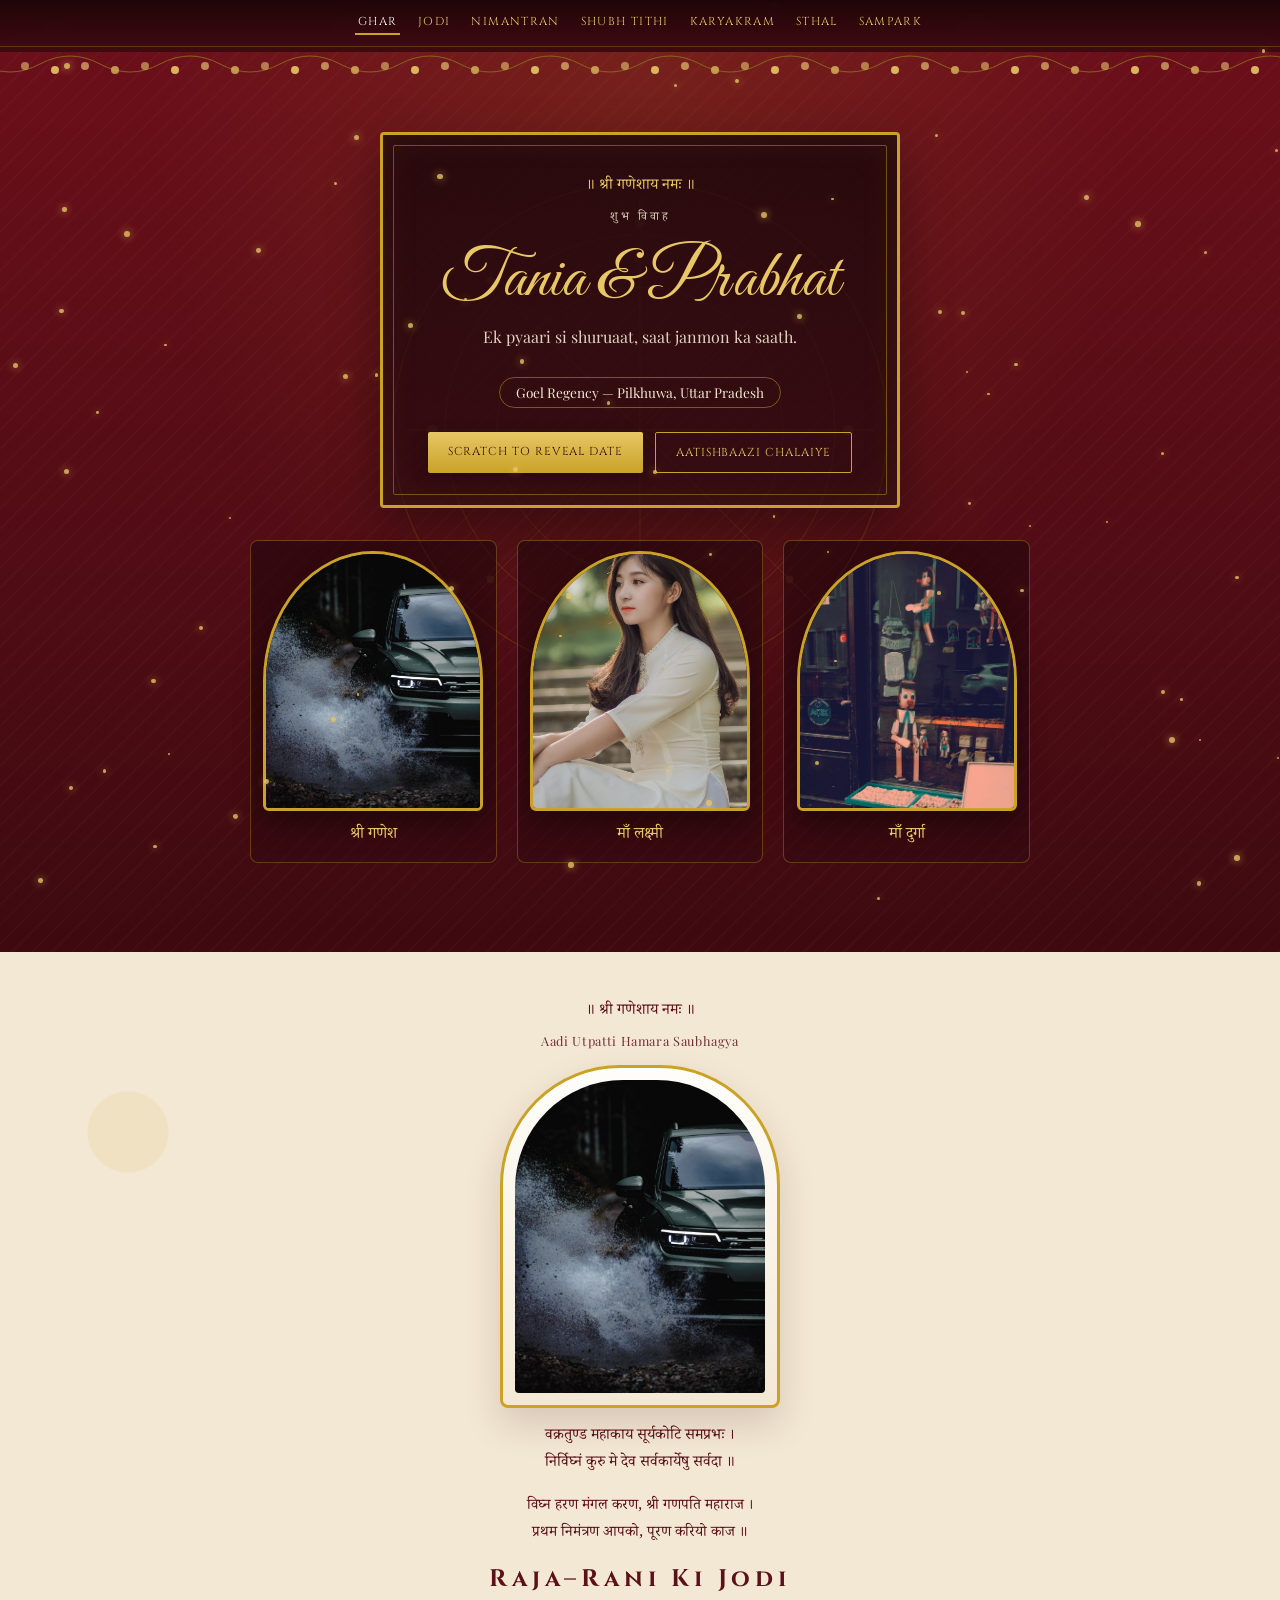
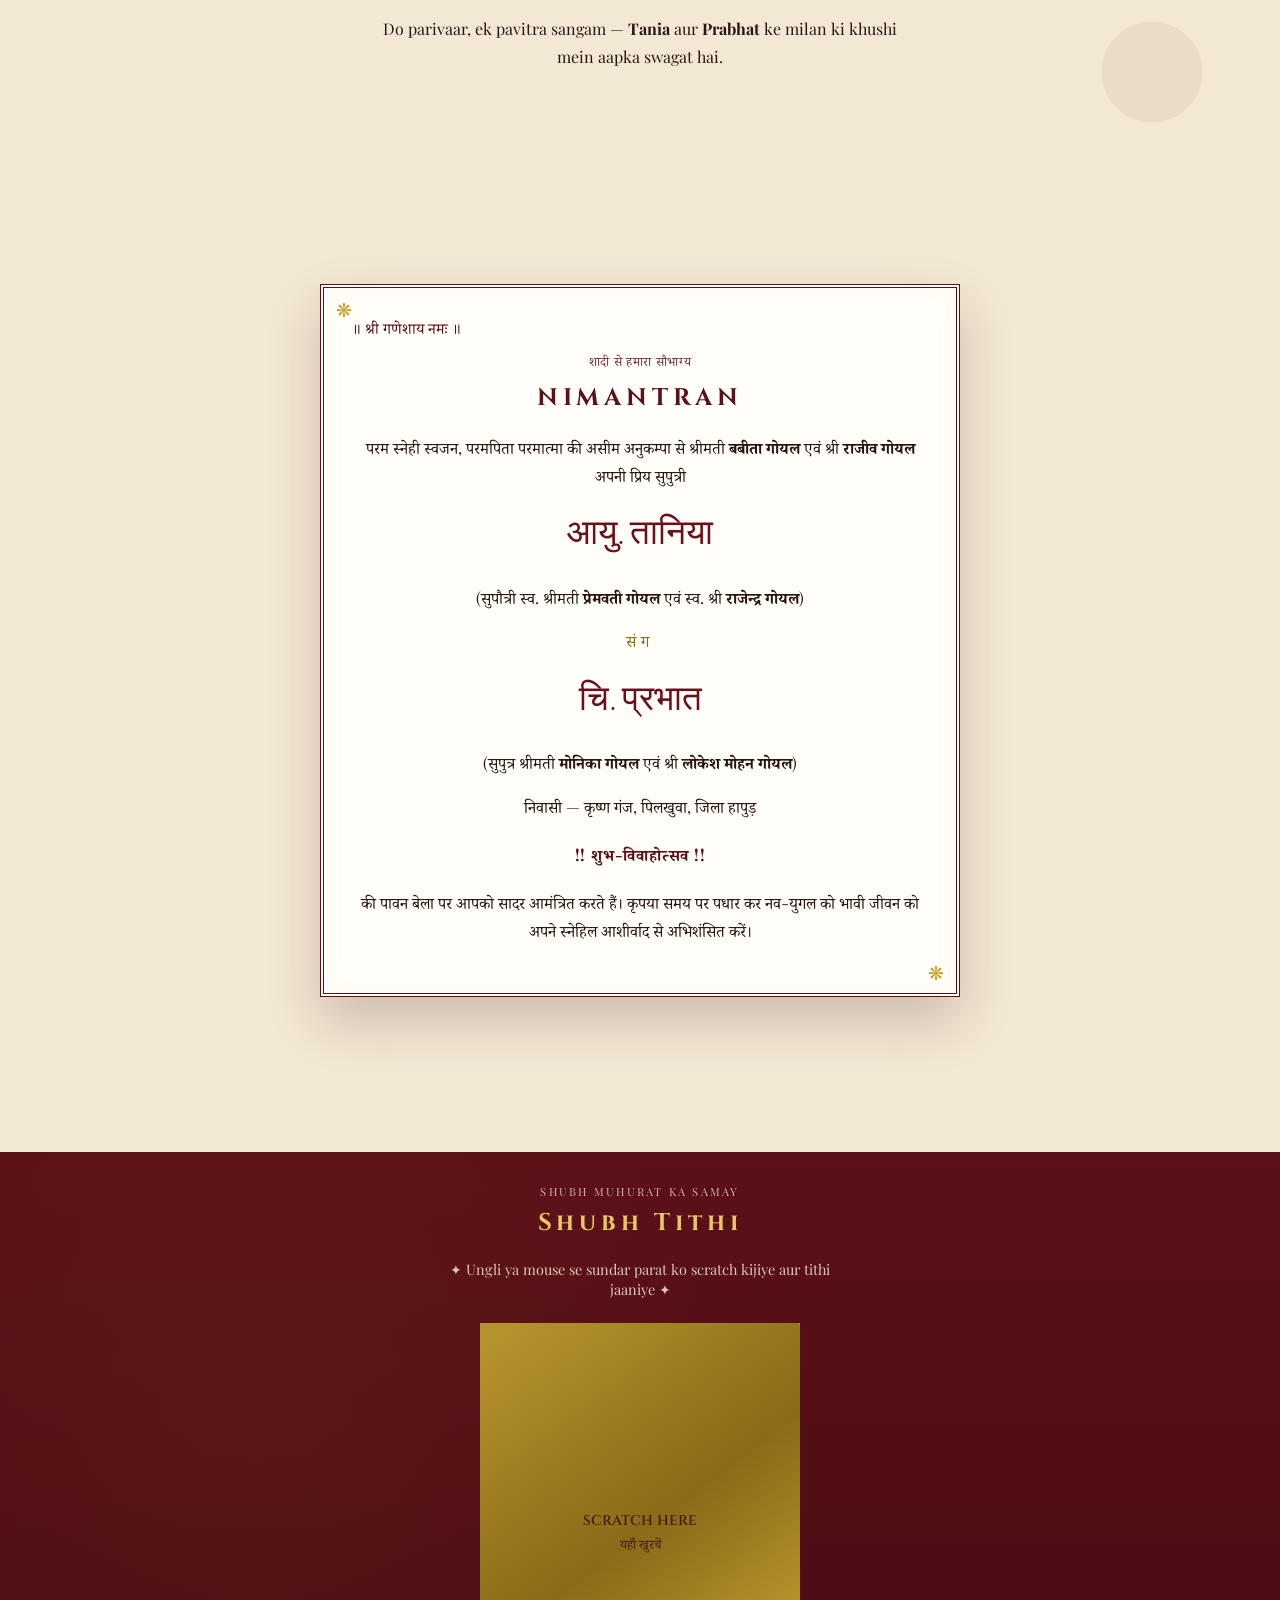
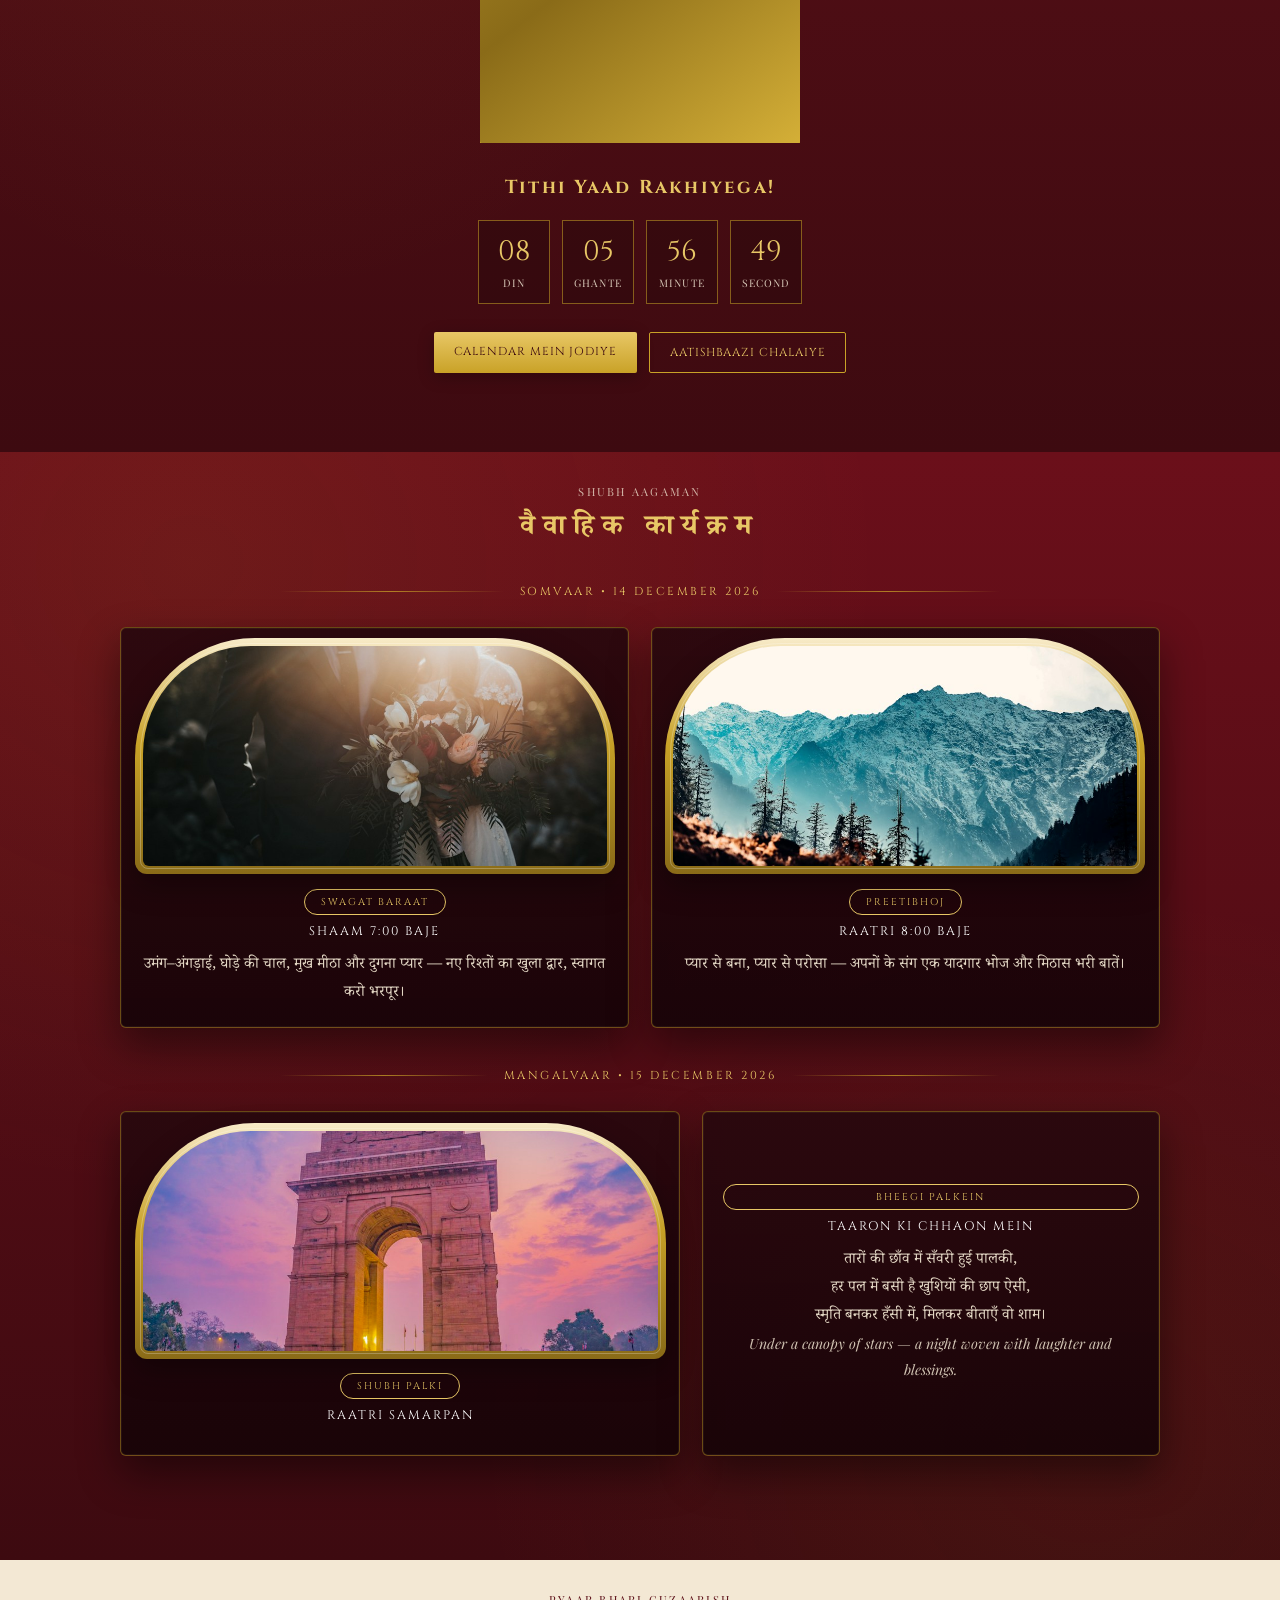
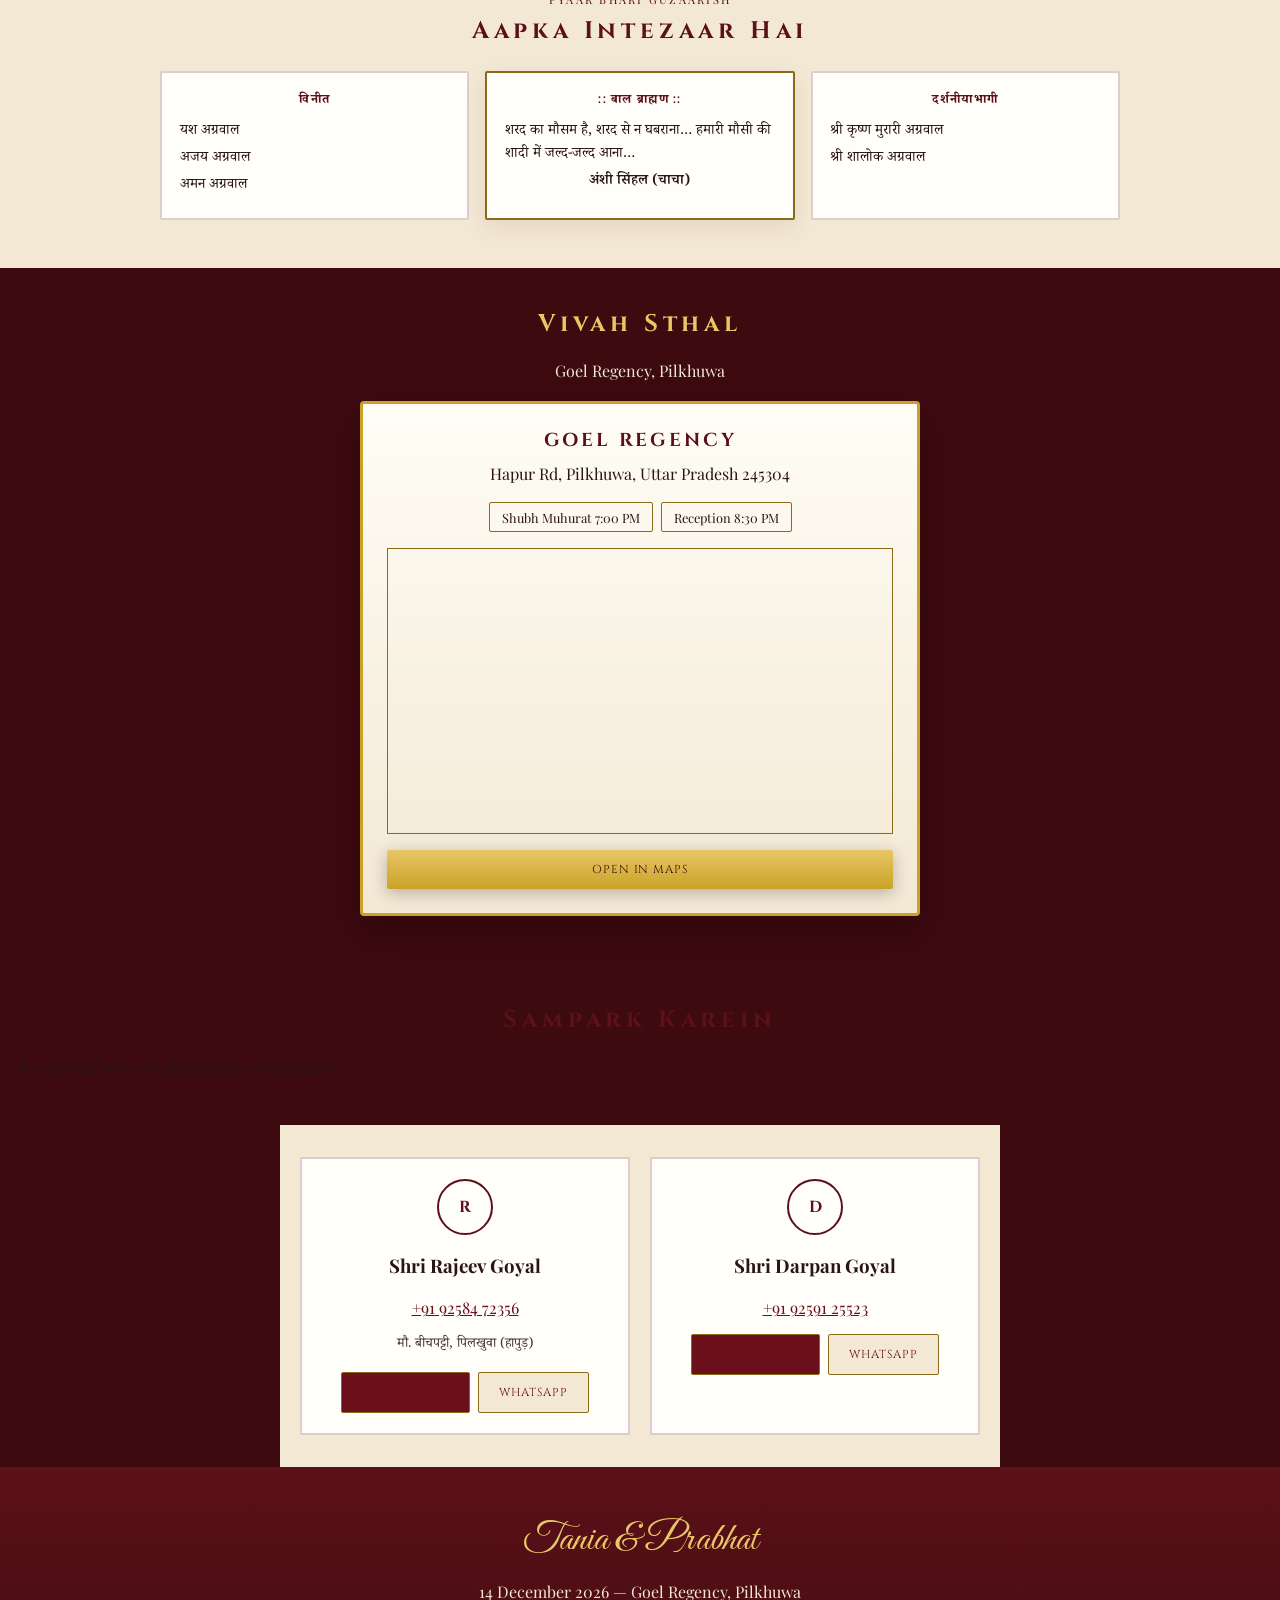
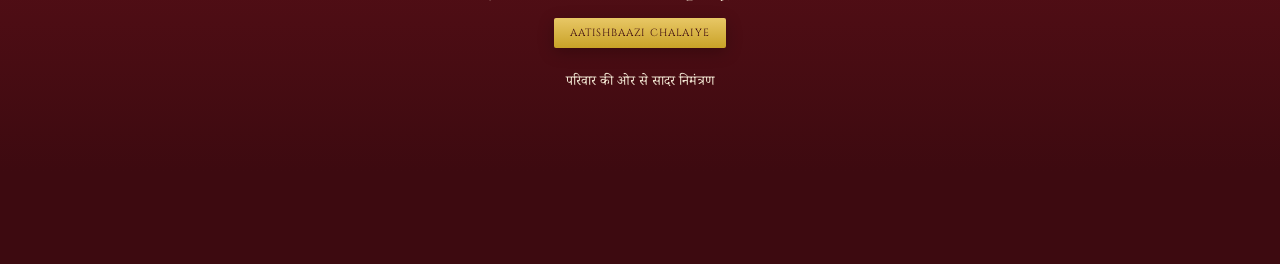
==== index.html @ 2490f237 "Premium karyakram UI, arch cards, and real deity photos Co-authored-by: darpan15025 <darpan15025@use" ====
<!DOCTYPE html>
<html lang="hi">
  <head>
    <meta charset="UTF-8" />
    <meta name="viewport" content="width=device-width, initial-scale=1.0" />
    <meta
      name="description"
      content="शुभ विवाह — Tania &amp; Prabhat | 14 December 2026 | Goel Regency, Pilkhuwa"
    />
    <title>शुभ विवाह | Tania &amp; Prabhat</title>
    <link rel="preconnect" href="https://fonts.googleapis.com" />
    <link rel="preconnect" href="https://fonts.gstatic.com" crossorigin />
    <link
      href="https://fonts.googleapis.com/css2?family=Cinzel:wght@400;600;700&family=Great+Vibes&family=Noto+Serif+Devanagari:wght@400;600;700&family=Playfair+Display:ital,wght@0,400;0,600;1,400&display=swap"
      rel="stylesheet"
    />
    <link rel="stylesheet" href="css/main.css" />
    <link rel="stylesheet" href="css/animations.css" />
    <link rel="stylesheet" href="css/premium.css" />
  </head>
  <body>
    <div id="page-transition-overlay" aria-hidden="true"></div>
    <div id="sparkle-layer" aria-hidden="true"></div>
    <canvas id="fireworks-canvas" aria-hidden="true"></canvas>

    <header class="site-header" id="site-header">
      <div class="header-progress" id="header-progress" aria-hidden="true"></div>
      <nav class="nav-bar" aria-label="मुख्य मेनू">
        <a href="#ghar" data-route="ghar">Ghar</a>
        <a href="#jodi" data-route="jodi">Jodi</a>
        <a href="#nimantran" data-route="nimantran">Nimantran</a>
        <a href="#shubh-tithi" data-route="shubh-tithi">Shubh Tithi</a>
        <a href="#karyakram" data-route="karyakram">Karyakram</a>
        <a href="#sthal" data-route="sthal">Sthal</a>
        <a href="#sampark" data-route="sampark">Sampark</a>
      </nav>
    </header>

    <main id="app">
      <!-- GHAR -->
      <section id="ghar" class="view view--hero pattern-drift" data-view="ghar">
        <div class="mandala-ring mandala-glow" aria-hidden="true"></div>
        <div class="fairy-lights" aria-hidden="true"></div>
        <div class="mandala-frame reveal is-visible">
          <p class="invocation">॥ श्री गणेशाय नमः ॥</p>
          <p class="subtitle-dev">शुभ विवाह</p>
          <h1 class="couple-script">Tania &amp; Prabhat</h1>
          <p class="tagline reveal reveal-delay-2">
            Ek pyaari si shuruaat, saat janmon ka saath.
          </p>
          <p class="venue-chip reveal reveal-delay-3">
            Goel Regency — Pilkhuwa, Uttar Pradesh
          </p>
          <div class="hero-actions reveal reveal-delay-4">
            <a class="btn btn-gold" href="#shubh-tithi">Scratch to Reveal Date</a>
            <button type="button" class="btn btn-outline-gold" id="btn-aatish-hero">
              Aatishbaazi Chalaiye
            </button>
          </div>
        </div>
        <div class="goddess-row reveal is-visible">
          <figure class="goddess-card">
            <img src="assets/gods/ganesha.jpg" alt="श्री गणेश" width="220" height="280" loading="lazy" />
            <figcaption>श्री गणेश</figcaption>
          </figure>
          <figure class="goddess-card">
            <img src="assets/gods/lakshmi.jpg" alt="माँ लक्ष्मी" width="220" height="280" loading="lazy" />
            <figcaption>माँ लक्ष्मी</figcaption>
          </figure>
          <figure class="goddess-card">
            <img src="assets/gods/durga.jpg" alt="माँ दुर्गा" width="220" height="280" loading="lazy" />
            <figcaption>माँ दुर्गा</figcaption>
          </figure>
        </div>
      </section>

      <!-- JODI -->
      <section id="jodi" class="view view--cream" data-view="jodi">
        <div class="floating-petals" aria-hidden="true"></div>
        <div class="ganesha-hero reveal">
          <p class="invocation invocation--dark">॥ श्री गणेशाय नमः ॥</p>
          <p class="nim-small nim-small--dark">Aadi Utpatti Hamara Saubhagya</p>
          <div class="ganesha-arch">
            <img src="assets/gods/ganesha.jpg" alt="श्री गणेश — विघ्नहर्ता" width="280" height="320" loading="lazy" />
          </div>
          <p class="shloka">
            वक्रतुण्ड महाकाय सूर्यकोटि समप्रभः ।<br />
            निर्विघ्नं कुरु मे देव सर्वकार्येषु सर्वदा ॥
          </p>
          <p class="ganesh-verse">
            विघ्न हरण मंगल करण, श्री गणपति महाराज ।<br />
            प्रथम निमंत्रण आपको, पूरण करियो काज ॥
          </p>
          <h2 class="section-title section-title--dark">Raja–Rani Ki Jodi</h2>
          <p class="nim-body nim-body--intro">
            Do parivaar, ek pavitra sangam — <strong>Tania</strong> aur
            <strong>Prabhat</strong> ke milan ki khushi mein aapka swagat hai.
          </p>
        </div>
      </section>

      <!-- NIMANTRAN -->
      <section id="nimantran" class="view view--cream view--nimantaran" data-view="nimantran">
        <article class="nimantaran-card reveal">
          <p class="invocation invocation--dark">॥ श्री गणेशाय नमः ॥</p>
          <p class="nim-small nim-small--dark">शादी से हमारा सौभाग्य</p>
          <h2 class="section-title section-title--dark">NIMANTRAN</h2>
          <div class="nim-body nim-body--dark">
            <p>
              परम स्नेही स्वजन, परमपिता परमात्मा की असीम अनुकम्पा से श्रीमती
              <strong>बबीता गोयल</strong> एवं श्री <strong>राजीव गोयल</strong>
              अपनी प्रिय सुपुत्री
            </p>
            <p class="name-line name-bride">आयु. <em>तानिया</em></p>
            <p class="name-parents">
              (सुपौत्री स्व. श्रीमती <strong>प्रेमवती गोयल</strong> एवं स्व.
              श्री <strong>राजेन्द्र गोयल</strong>)
            </p>
            <p class="sang">संग</p>
            <p class="name-line name-groom">चि. <em>प्रभात</em></p>
            <p class="name-parents">
              (सुपुत्र श्रीमती <strong>मोनिका गोयल</strong> एवं श्री
              <strong>लोकेश मोहन गोयल</strong>)
            </p>
            <p>निवासी — कृष्ण गंज, पिलखुवा, जिला हापुड़</p>
            <p class="shubh-vivah">!! शुभ-विवाहोत्सव !!</p>
            <p>
              की पावन बेला पर आपको सादर आमंत्रित करते हैं। कृपया समय पर पधार कर
              नव-युगल को भावी जीवन को अपने स्नेहिल आशीर्वाद से अभिशंसित करें।
            </p>
          </div>
        </article>
      </section>

      <!-- SHUBH TITHI -->
      <section id="shubh-tithi" class="view view--maroon" data-view="shubh-tithi">
        <p class="eyebrow reveal">Shubh Muhurat Ka Samay</p>
        <h2 class="section-title section-title--gold reveal">Shubh Tithi</h2>
        <p class="scratch-hint reveal">
          ✦ Ungli ya mouse se sundar parat ko scratch kijiye aur tithi jaaniye ✦
        </p>

        <div class="scratch-wrap reveal" id="scratch-wrap">
          <div class="reveal-card" id="date-reveal">
            <span class="day-name">SOMVAAR</span>
            <span class="date-num">14</span>
            <span class="date-month">DECEMBER • 2026</span>
            <span class="date-venue">Goel Regency • Shaam 7:00 baje</span>
          </div>
          <canvas
            id="scratch-canvas"
            width="320"
            height="420"
            aria-label="Scratch card — date reveal"
          ></canvas>
        </div>

        <h3 class="remember-title reveal">Tithi Yaad Rakhiyega!</h3>
        <div class="countdown reveal" id="countdown">
          <div><span id="cd-days">00</span><small>Din</small></div>
          <div><span id="cd-hours">00</span><small>Ghante</small></div>
          <div><span id="cd-mins">00</span><small>Minute</small></div>
          <div><span id="cd-secs">00</span><small>Second</small></div>
        </div>
        <div class="hero-actions reveal">
          <a
            class="btn btn-gold"
            href="https://calendar.google.com/calendar/render?action=TEMPLATE&amp;text=Shubh+Vivah+-+Tania+%26+Prabhat&amp;dates=20261214T133000Z/20261214T163000Z&amp;details=Goel+Regency%2C+Pilkhuwa&amp;location=Goel+Regency%2C+Hapur+Rd%2C+Pilkhuwa%2C+UP+245304"
            target="_blank"
            rel="noopener noreferrer"
            >Calendar Mein Jodiye</a
          >
          <button type="button" class="btn btn-outline-gold" id="btn-aatish-tithi">
            Aatishbaazi Chalaiye
          </button>
        </div>
      </section>

      <!-- KARYAKRAM -->
      <section
        id="karyakram"
        class="view view--maroon view--events view--karyakram-premium"
        data-view="karyakram"
      >
        <p class="eyebrow reveal">Shubh Aagaman</p>
        <h2 class="section-title section-title--gold reveal">वैवाहिक कार्यक्रम</h2>

        <div class="k-date-divider reveal">
          <span>SOMVAAR • 14 DECEMBER 2026</span>
        </div>
        <div class="k-premium-grid">
          <article class="k-arch-card reveal">
            <div class="k-arch-frame">
              <img src="assets/events/baraat.jpg" alt="स्वागत बारात चित्र" width="400" height="220" />
            </div>
            <span class="k-pill">SWAGAT BARAAT</span>
            <p class="k-time">SHAAM 7:00 BAJE</p>
            <p class="k-shayari">
              उमंग–अंगड़ाई, घोड़े की चाल, मुख मीठा और दुगना प्यार — नए रिश्तों का
              खुला द्वार, स्वागत करो भरपूर।
            </p>
          </article>
          <article class="k-arch-card reveal reveal-delay-2">
            <div class="k-arch-frame">
              <img src="assets/events/bhoj.jpg" alt="प्रीतिभोज — दीप ज्योति" width="400" height="220" />
            </div>
            <span class="k-pill">PREETIBHOJ</span>
            <p class="k-time">RAATRI 8:00 BAJE</p>
            <p class="k-shayari">
              प्यार से बना, प्यार से परोसा — अपनों के संग एक यादगार भोज और मिठास
              भरी बातें।
            </p>
          </article>
        </div>

        <div class="k-date-divider reveal">
          <span>MANGALVAAR • 15 DECEMBER 2026</span>
        </div>
        <div class="k-premium-grid k-premium-grid--pair">
          <article class="k-arch-card reveal">
            <div class="k-arch-frame">
              <img src="assets/events/palaki.jpg" alt="शीघ्री पालकी" width="400" height="220" />
            </div>
            <span class="k-pill">SHUBH PALKI</span>
            <p class="k-time">RAATRI SAMARPAN</p>
          </article>
          <article class="k-arch-card k-arch-card--verse reveal reveal-delay-2">
            <span class="k-pill">BHEEGI PALKEIN</span>
            <p class="k-time">TAARON KI CHHAON MEIN</p>
            <p class="k-shayari">
              तारों की छाँव में सँवरी हुई पालकी,<br />
              हर पल में बसी है खुशियों की छाप ऐसी,<br />
              स्मृति बनकर हँसी में, मिलकर बीताएँ वो शाम।
            </p>
            <p class="k-shayari k-shayari--en">
              Under a canopy of stars — a night woven with laughter and blessings.
            </p>
          </article>
        </div>
      </section>

      <!-- STHAL -->
      <section id="sthal" class="view view--split" data-view="sthal">
        <div class="split-top">
          <p class="eyebrow eyebrow--dark reveal">Pyaar bhari guzaarish</p>
          <h2 class="section-title section-title--dark reveal">Aapka Intezaar Hai</h2>
          <div class="family-triple reveal">
            <article class="family-card">
              <h3>विनीत</h3>
              <p>यश अग्रवाल</p>
              <p>अजय अग्रवाल</p>
              <p>अमन अग्रवाल</p>
            </article>
            <article class="family-card family-card--center">
              <h3>:: बाल ब्राह्मण ::</h3>
              <p>
                शरद का मौसम है, शरद से न घबराना… हमारी मौसी की शादी में जल्द-जल्द
                आना…
              </p>
              <p class="family-sign">अंशी सिंहल (चाचा)</p>
            </article>
            <article class="family-card">
              <h3>दर्शनीयाभागी</h3>
              <p>श्री कृष्ण मुरारी अग्रवाल</p>
              <p>श्री शालोक अग्रवाल</p>
            </article>
          </div>
        </div>
        <div class="split-bottom">
          <h2 class="section-title section-title--gold reveal">Vivah Sthal</h2>
          <p class="venue-sub reveal">Goel Regency, Pilkhuwa</p>
          <article class="venue-card reveal">
            <h3>GOEL REGENCY</h3>
            <p class="address">Hapur Rd, Pilkhuwa, Uttar Pradesh 245304</p>
            <div class="venue-times">
              <span>Shubh Muhurat 7:00 PM</span>
              <span>Reception 8:30 PM</span>
            </div>
            <div class="map-wrap">
              <iframe
                title="Goel Regency on Google Maps"
                loading="lazy"
                referrerpolicy="no-referrer-when-downgrade"
                src="https://maps.google.com/maps?q=Goel+Regency,+Hapur+Rd,+Pilkhuwa,+Uttar+Pradesh+245304&amp;hl=hi&amp;z=16&amp;output=embed"
              ></iframe>
            </div>
            <a
              class="btn btn-gold btn-block"
              href="https://www.google.com/maps/search/?api=1&amp;query=Goel+Regency+Hapur+Rd+Pilkhuwa+245304"
              target="_blank"
              rel="noopener noreferrer"
              >Open in Maps</a
            >
          </article>
        </div>
      </section>

      <!-- SAMPARK -->
      <section id="sampark" class="view view--contact" data-view="sampark">
        <div class="split-top split-top--compact">
          <h2 class="section-title section-title--dark reveal">Sampark Karein</h2>
          <p class="tagline tagline--dark reveal">
            Koi sawaal ho to seedha phone ya WhatsApp
          </p>
        </div>
        <div class="contact-grid">
          <article class="contact-card reveal">
            <div class="monogram">R</div>
            <h3>Shri Rajeev Goyal</h3>
            <p><a href="tel:+919258472356">+91 92584 72356</a></p>
            <p class="contact-venue">मौ. बीचपट्टी, पिलखुवा (हापुड़)</p>
            <div class="contact-actions">
              <a class="btn btn-maroon" href="tel:+919258472356">Call Karein</a>
              <a
                class="btn btn-outline-dark"
                href="https://wa.me/919258472356"
                target="_blank"
                rel="noopener noreferrer"
                >WhatsApp</a
              >
            </div>
          </article>
          <article class="contact-card reveal reveal-delay-2">
            <div class="monogram">D</div>
            <h3>Shri Darpan Goyal</h3>
            <p><a href="tel:+919259125523">+91 92591 25523</a></p>
            <div class="contact-actions">
              <a class="btn btn-maroon" href="tel:+919259125523">Call Karein</a>
              <a
                class="btn btn-outline-dark"
                href="https://wa.me/919259125523"
                target="_blank"
                rel="noopener noreferrer"
                >WhatsApp</a
              >
            </div>
          </article>
        </div>
        <footer class="site-footer">
          <p class="footer-script reveal">Tania &amp; Prabhat</p>
          <p class="reveal">14 December 2026 — Goel Regency, Pilkhuwa</p>
          <button type="button" class="btn btn-gold btn-sm reveal" id="btn-aatish-footer">
            Aatishbaazi Chalaiye
          </button>
          <p class="copyright reveal">परिवार की ओर से सादर निमंत्रण</p>
        </footer>
      </section>
    </main>

    <script src="js/effects.js" defer></script>
    <script src="js/scratch.js" defer></script>
    <script src="js/animations.js" defer></script>
    <script src="js/app.js" defer></script>
  </body>
</html>
---- css/main.css ----
:root {
  --maroon-deep: #3d0a10;
  --maroon: #5c1018;
  --maroon-rich: #6b0f1a;
  --gold: #c9a227;
  --gold-light: #e8c766;
  --gold-dark: #8a6b18;
  --cream: #f3e8d4;
  --cream-deep: #e8d9bc;
  --text-dark: #2a1510;
  --font-display: "Cinzel", "Noto Serif Devanagari", serif;
  --font-script: "Great Vibes", cursive;
  --font-body: "Playfair Display", "Noto Serif Devanagari", serif;
  --header-height: 3.25rem;
}

*,
*::before,
*::after {
  box-sizing: border-box;
}

html {
  scroll-padding-top: var(--header-height);
  height: auto;
  overflow-y: auto;
  overflow-x: hidden;
}

body {
  margin: 0;
  font-family: var(--font-body);
  color: var(--cream);
  background: var(--maroon-deep);
  min-height: 100vh;
  height: auto;
  overflow-x: hidden;
  overflow-y: visible;
  padding-top: var(--header-height);
}

@media (prefers-reduced-motion: reduce) {
  html {
    scroll-snap-type: none;
  }
}

#sparkle-layer {
  pointer-events: none;
  position: fixed;
  inset: 0;
  z-index: 30;
  overflow: hidden;
}

.sparkle {
  position: absolute;
  width: 4px;
  height: 4px;
  background: var(--gold-light);
  border-radius: 50%;
  box-shadow: 0 0 8px var(--gold-light);
  animation: twinkle var(--dur, 2s) ease-in-out infinite;
  opacity: 0.8;
}

@keyframes twinkle {
  0%,
  100% {
    opacity: 0.2;
    transform: scale(0.6);
  }
  50% {
    opacity: 1;
    transform: scale(1.2);
  }
}

#fireworks-canvas {
  position: fixed;
  inset: 0;
  pointer-events: none;
  z-index: 40;
}

.site-header {
  position: fixed;
  top: 0;
  left: 0;
  right: 0;
  z-index: 50;
  background: linear-gradient(
    180deg,
    rgba(30, 5, 8, 0.97),
    rgba(61, 10, 16, 0.88)
  );
  border-bottom: 1px solid rgba(201, 162, 39, 0.35);
  backdrop-filter: blur(10px);
  transform: translate3d(0, 0, 0);
  transition:
    transform 0.4s cubic-bezier(0.22, 1, 0.36, 1),
    box-shadow 0.35s ease,
    background 0.35s ease;
  will-change: transform;
}

.site-header.is-hidden {
  transform: translate3d(0, -100%, 0);
  pointer-events: none;
}

.site-header.is-scrolled {
  box-shadow: 0 10px 32px rgba(0, 0, 0, 0.45);
  background: linear-gradient(
    180deg,
    rgba(20, 3, 6, 0.98),
    rgba(50, 8, 14, 0.95)
  );
}

.site-header.is-scrolled .nav-bar {
  padding-top: 0.4rem;
  padding-bottom: 0.4rem;
}

.header-progress {
  position: absolute;
  left: 0;
  bottom: 0;
  height: 2px;
  width: 0%;
  background: linear-gradient(90deg, var(--gold), var(--gold-light));
  box-shadow: 0 0 8px rgba(232, 199, 102, 0.6);
  transition: width 0.08s linear;
}

.nav-bar {
  display: flex;
  flex-wrap: wrap;
  justify-content: center;
  gap: 0.35rem 1rem;
  padding: 0.65rem 1rem;
  max-width: 1100px;
  margin: 0 auto;
  transition: padding 0.35s ease;
}

.nav-bar a {
  color: var(--gold-light);
  text-decoration: none;
  font-family: var(--font-display);
  font-size: 0.72rem;
  letter-spacing: 0.12em;
  text-transform: uppercase;
  padding: 0.25rem 0.15rem;
  border-bottom: 2px solid transparent;
  transition: color 0.2s, border-color 0.2s;
}

.nav-bar a:hover,
.nav-bar a.active {
  color: #fff;
  border-bottom-color: var(--gold);
}

.view {
  display: block;
  min-height: min(100dvh, 100vh);
  padding: 2rem 1.25rem 3rem;
  position: relative;
  scroll-margin-top: var(--header-height);
  overflow: visible;
}

main#app {
  overflow: visible;
}

.view--hero {
  background:
    radial-gradient(ellipse at 50% 0%, rgba(201, 162, 39, 0.12), transparent 55%),
    repeating-linear-gradient(
      135deg,
      rgba(255, 255, 255, 0.02) 0 2px,
      transparent 2px 14px
    ),
    linear-gradient(180deg, var(--maroon-rich), var(--maroon-deep));
  text-align: center;
  overflow: hidden;
}

.mandala-ring {
  position: absolute;
  width: min(520px, 92vw);
  height: min(520px, 92vw);
  left: 50%;
  top: 42%;
  transform: translate(-50%, -50%);
  background: url("../assets/mandala.svg") center / contain no-repeat;
  opacity: 0.35;
  pointer-events: none;
  z-index: 0;
}

.mandala-frame,
.goddess-row {
  position: relative;
  z-index: 1;
}

.fairy-lights {
  position: absolute;
  top: 0;
  left: 0;
  right: 0;
  height: 56px;
  background-image: url("../assets/fairy-lights.svg");
  background-repeat: repeat-x;
  background-position: center top;
  background-size: auto 48px;
  opacity: 0.9;
}

.mandala-frame {
  max-width: 520px;
  margin: 3rem auto 2rem;
  padding: 2.5rem 1.5rem 2rem;
  border: 2px solid var(--gold);
  border-radius: 4px;
  position: relative;
  background: rgba(30, 8, 12, 0.55);
  box-shadow:
    inset 0 0 40px rgba(201, 162, 39, 0.08),
    0 20px 50px rgba(0, 0, 0, 0.35);
}

.mandala-frame::before {
  content: "";
  position: absolute;
  inset: 10px;
  border: 1px solid rgba(201, 162, 39, 0.45);
  pointer-events: none;
  border-radius: 2px;
}

.invocation {
  font-family: "Noto Serif Devanagari", serif;
  color: var(--gold-light);
  margin: 0 0 0.5rem;
  font-size: 0.95rem;
}

.subtitle-dev {
  letter-spacing: 0.25em;
  text-transform: uppercase;
  font-size: 0.75rem;
  color: rgba(243, 232, 212, 0.85);
  margin: 0 0 1rem;
}

.couple-script {
  font-family: var(--font-script);
  font-size: clamp(2.8rem, 9vw, 4.2rem);
  color: var(--gold-light);
  margin: 0 0 0.5rem;
  font-weight: 400;
  line-height: 1.1;
}

.tagline {
  color: rgba(243, 232, 212, 0.9);
  font-size: 1rem;
  margin: 0 0 1rem;
}

.venue-chip {
  display: inline-block;
  padding: 0.35rem 1rem;
  border: 1px solid rgba(201, 162, 39, 0.5);
  border-radius: 999px;
  font-size: 0.85rem;
  margin-bottom: 1.5rem;
}

.hero-actions {
  display: flex;
  flex-wrap: wrap;
  gap: 0.75rem;
  justify-content: center;
}

.btn {
  font-family: var(--font-display);
  font-size: 0.72rem;
  letter-spacing: 0.08em;
  text-transform: uppercase;
  padding: 0.75rem 1.25rem;
  border-radius: 2px;
  cursor: pointer;
  text-decoration: none;
  border: none;
  transition: transform 0.15s, box-shadow 0.15s;
}

.btn:active {
  transform: scale(0.98);
}

.btn-gold {
  background: linear-gradient(180deg, var(--gold-light), var(--gold));
  color: var(--maroon-deep);
  box-shadow: 0 4px 16px rgba(0, 0, 0, 0.25);
}

.btn-gold:hover {
  box-shadow: 0 6px 20px rgba(201, 162, 39, 0.45);
}

.btn-outline-gold {
  background: transparent;
  color: var(--gold-light);
  border: 1px solid var(--gold);
}

.btn-maroon {
  background: var(--maroon-rich);
  color: var(--cream);
  border: 1px solid var(--gold-dark);
}

.btn-outline-dark {
  background: var(--cream);
  color: var(--text-dark);
  border: 1px solid var(--gold-dark);
}

.btn-block {
  display: block;
  text-align: center;
  width: 100%;
}

.btn-sm {
  padding: 0.5rem 1rem;
  font-size: 0.65rem;
}

.goddess-row {
  display: grid;
  grid-template-columns: repeat(auto-fit, minmax(160px, 1fr));
  gap: 1.25rem;
  max-width: 780px;
  margin: 0 auto;
}

.goddess-card {
  margin: 0;
  text-align: center;
}

.goddess-card img {
  width: 100%;
  max-width: 220px;
  height: auto;
  border: 3px solid var(--gold);
  border-radius: 50% 50% 8px 8px;
  object-fit: cover;
  aspect-ratio: 4/5;
  box-shadow: 0 12px 28px rgba(0, 0, 0, 0.4);
}

.goddess-card figcaption {
  margin-top: 0.5rem;
  font-family: "Noto Serif Devanagari", serif;
  color: var(--gold-light);
}

.view--cream {
  background: var(--cream);
  color: var(--text-dark);
}

.view--nimantaran {
  padding-top: 1rem;
}

.invocation--dark {
  color: var(--maroon);
}

.nim-small--dark {
  color: var(--maroon);
  opacity: 0.85;
}

.nim-body--dark {
  color: var(--text-dark);
}

.nim-body--intro {
  max-width: 520px;
  margin: 0 auto 1rem;
  text-align: center;
  line-height: 1.7;
}

.ganesha-hero {
  max-width: 640px;
  margin: 0 auto;
  text-align: center;
  padding: 1rem 0 2rem;
}

.ganesha-arch {
  max-width: 280px;
  margin: 1rem auto;
  padding: 12px;
  border: 3px solid var(--gold);
  border-radius: 120px 120px 8px 8px;
  background: linear-gradient(180deg, #fffefb, var(--cream));
  box-shadow: 0 16px 36px rgba(61, 10, 16, 0.15);
}

.ganesha-arch img {
  width: 100%;
  height: auto;
  border-radius: 108px 108px 4px 4px;
  display: block;
}

.shloka {
  font-family: "Noto Serif Devanagari", serif;
  font-size: 0.95rem;
  line-height: 1.8;
  color: var(--maroon);
  margin: 1rem auto;
}

.contact-venue {
  font-size: 0.85rem;
  opacity: 0.85;
  margin: 0.25rem 0 0.5rem;
  font-family: "Noto Serif Devanagari", serif;
}

.ganesh-verse {
  font-family: "Noto Serif Devanagari", serif;
  font-size: 0.92rem;
  line-height: 1.8;
  color: var(--maroon);
  margin: 0.5rem auto 1rem;
  max-width: 420px;
}

.family-triple {
  display: grid;
  grid-template-columns: repeat(auto-fit, minmax(200px, 1fr));
  gap: 1rem;
  max-width: 960px;
  margin: 1.5rem auto 0;
  text-align: left;
}

.family-card {
  background: #fffef9;
  border: 2px solid rgba(92, 16, 24, 0.2);
  padding: 1rem 1.1rem;
  border-radius: 2px;
  font-family: "Noto Serif Devanagari", serif;
  font-size: 0.9rem;
  line-height: 1.65;
}

.family-card h3 {
  font-family: var(--font-display);
  font-size: 0.8rem;
  letter-spacing: 0.1em;
  text-align: center;
  margin: 0 0 0.65rem;
  color: var(--maroon);
}

.family-card--center {
  border-color: var(--gold-dark);
  box-shadow: 0 8px 24px rgba(61, 10, 16, 0.08);
}

.family-sign {
  margin-top: 0.5rem;
  font-weight: 600;
  text-align: center;
}

.family-card p {
  margin: 0.2rem 0;
}

.floating-petals {
  position: absolute;
  inset: 0;
  pointer-events: none;
  background-image: radial-gradient(circle at 10% 20%, rgba(201, 162, 39, 0.15) 0 40px, transparent 41px),
    radial-gradient(circle at 90% 80%, rgba(107, 15, 26, 0.08) 0 50px, transparent 51px);
  opacity: 0.7;
}

.nimantaran-card {
  max-width: 640px;
  margin: 1rem auto;
  padding: 2rem 1.75rem;
  background: #fffef9;
  border: 3px double var(--maroon);
  box-shadow: 0 16px 40px rgba(61, 10, 16, 0.12);
  position: relative;
}

.nimantaran-card::before,
.nimantaran-card::after {
  content: "❋";
  position: absolute;
  color: var(--gold);
  font-size: 1.2rem;
}

.nimantaran-card::before {
  top: 8px;
  left: 12px;
}

.nimantaran-card::after {
  bottom: 8px;
  right: 12px;
}

.nim-small {
  text-align: center;
  font-size: 0.8rem;
  letter-spacing: 0.05em;
  margin: 0.5rem 0 0;
}

.section-title {
  text-align: center;
  font-family: var(--font-display);
  letter-spacing: 0.2em;
  margin: 0.5rem 0 1.25rem;
}

.section-title--gold {
  color: var(--gold-light);
}

.section-title--dark {
  color: var(--maroon);
}

.nim-body {
  line-height: 1.75;
  font-size: 1rem;
  text-align: center;
}

.name-line {
  font-family: var(--font-script);
  font-size: 2.2rem;
  margin: 1rem 0 0.25rem;
  color: var(--maroon-rich);
}

.name-line em {
  font-style: normal;
}

.sang {
  font-family: var(--font-display);
  letter-spacing: 0.3em;
  margin: 0.75rem 0;
  color: var(--gold-dark);
}

.shubh-vivah {
  font-weight: 700;
  color: var(--maroon);
  margin: 1.25rem 0;
  letter-spacing: 0.05em;
}

.view--maroon {
  background:
    radial-gradient(circle at 20% 30%, rgba(201, 162, 39, 0.06), transparent 40%),
    linear-gradient(180deg, var(--maroon), var(--maroon-deep));
  text-align: center;
}

.eyebrow {
  letter-spacing: 0.2em;
  text-transform: uppercase;
  font-size: 0.7rem;
  color: rgba(243, 232, 212, 0.75);
  margin: 0;
}

.scratch-hint {
  font-size: 0.9rem;
  color: rgba(243, 232, 212, 0.85);
  margin: 0.75rem auto 1.5rem;
  max-width: 420px;
}

.scratch-wrap {
  position: relative;
  width: min(320px, 90vw);
  height: 420px;
  margin: 0 auto 2rem;
}

.reveal-card {
  position: absolute;
  inset: 0;
  background: linear-gradient(180deg, #fff9f0, var(--cream));
  border: 3px solid var(--gold);
  display: flex;
  flex-direction: column;
  align-items: center;
  justify-content: center;
  color: var(--maroon);
  padding: 1rem;
}

.reveal-card .day-name {
  font-family: var(--font-display);
  letter-spacing: 0.25em;
  font-size: 0.85rem;
}

.reveal-card .date-num {
  font-size: 5.5rem;
  font-weight: 700;
  line-height: 1;
  color: var(--maroon-rich);
  font-family: var(--font-display);
}

.reveal-card .date-month {
  font-family: var(--font-display);
  letter-spacing: 0.15em;
  margin: 0.5rem 0;
}

.reveal-card .date-venue {
  font-size: 0.85rem;
  margin-top: 0.5rem;
}

#scratch-canvas {
  position: absolute;
  inset: 0;
  width: 100%;
  height: 100%;
  touch-action: pan-y;
  cursor: crosshair;
  border-radius: 2px;
}

.remember-title {
  font-family: var(--font-display);
  color: var(--gold-light);
  letter-spacing: 0.12em;
}

.countdown {
  display: flex;
  flex-wrap: wrap;
  justify-content: center;
  gap: 0.75rem;
  margin: 1.25rem auto 1.75rem;
}

.countdown > div {
  min-width: 72px;
  padding: 0.75rem 0.5rem;
  border: 1px solid rgba(201, 162, 39, 0.55);
  background: rgba(0, 0, 0, 0.2);
}

.countdown span {
  display: block;
  font-size: 1.75rem;
  font-family: var(--font-display);
  color: var(--gold-light);
}

.countdown small {
  text-transform: uppercase;
  font-size: 0.65rem;
  letter-spacing: 0.1em;
  opacity: 0.85;
}

.view--events {
  padding-bottom: 4rem;
}

.event-date {
  font-family: var(--font-display);
  letter-spacing: 0.12em;
  color: var(--gold);
  margin: 2rem 0 1rem;
  font-size: 0.95rem;
}

.miniature-grid {
  display: grid;
  grid-template-columns: repeat(auto-fit, minmax(260px, 1fr));
  gap: 1.5rem;
  max-width: 900px;
  margin: 0 auto;
}

.miniature-card {
  background: rgba(255, 250, 240, 0.06);
  border: 1px solid rgba(201, 162, 39, 0.45);
  border-radius: 4px;
  padding: 1rem 1rem 1.25rem;
  text-align: center;
}

.miniature-card--wide {
  max-width: 520px;
  margin: 0 auto;
}

.miniature-art {
  height: 180px;
  border-radius: 4px;
  margin-bottom: 0.75rem;
  border: 1px solid rgba(201, 162, 39, 0.35);
  background-size: cover;
  background-position: center;
}

.miniature-art--baraat {
  background-image: linear-gradient(rgba(30, 8, 12, 0.3), rgba(30, 8, 12, 0.3)),
    url("https://images.unsplash.com/photo-1519741497674-611481863552?w=700&q=80");
}

.miniature-art--bhoj {
  background-image: linear-gradient(rgba(30, 8, 12, 0.35), rgba(30, 8, 12, 0.35)),
    url("https://images.unsplash.com/photo-1605649487212-47bdab064df7?w=700&q=80");
}

.miniature-art--palaki {
  background-image: linear-gradient(rgba(30, 8, 12, 0.35), rgba(30, 8, 12, 0.35)),
    url("https://images.unsplash.com/photo-1587474260584-136574528ed5?w=800&q=80");
}

.pill {
  display: inline-block;
  padding: 0.2rem 0.75rem;
  border: 1px solid var(--gold);
  border-radius: 999px;
  font-size: 0.65rem;
  letter-spacing: 0.12em;
  text-transform: uppercase;
  color: var(--gold-light);
}

.miniature-card h4 {
  font-family: var(--font-display);
  margin: 0.5rem 0 0.25rem;
  color: var(--gold-light);
}

.miniature-card .time {
  font-weight: 600;
  margin: 0 0 0.5rem;
}

.miniature-card .shayari {
  font-size: 0.88rem;
  font-style: italic;
  opacity: 0.9;
  line-height: 1.5;
}

.view--split .split-top {
  background: var(--cream);
  color: var(--text-dark);
  padding: 2rem 1.25rem 3rem;
  margin: -2rem -1.25rem 0;
  text-align: center;
}

.view--split .split-bottom {
  padding-top: 2rem;
  text-align: center;
}

.eyebrow--dark {
  color: var(--maroon);
}

.venue-sub {
  opacity: 0.9;
  margin-bottom: 1.25rem;
}

.venue-card {
  max-width: 560px;
  margin: 0 auto;
  padding: 1.5rem;
  background: linear-gradient(180deg, #fff9f0, var(--cream));
  color: var(--text-dark);
  border: 2px solid var(--gold);
  border-radius: 4px;
  box-shadow: 0 16px 40px rgba(0, 0, 0, 0.25);
}

.venue-card h3 {
  font-family: var(--font-display);
  letter-spacing: 0.15em;
  margin: 0 0 0.5rem;
  color: var(--maroon);
}

.address {
  margin: 0 0 1rem;
  line-height: 1.6;
}

.venue-times {
  display: flex;
  flex-wrap: wrap;
  gap: 0.5rem;
  justify-content: center;
  margin-bottom: 1rem;
}

.venue-times span {
  padding: 0.35rem 0.75rem;
  border: 1px solid var(--gold-dark);
  font-size: 0.8rem;
  border-radius: 2px;
}

.map-wrap {
  position: relative;
  padding-bottom: 56%;
  height: 0;
  overflow: hidden;
  border: 1px solid var(--gold-dark);
  margin-bottom: 1rem;
}

.map-wrap iframe {
  position: absolute;
  inset: 0;
  width: 100%;
  height: 100%;
  border: 0;
}

.view--contact {
  padding: 0;
}

.split-top--compact {
  margin: 0;
  padding: 2rem 1.25rem;
}

.tagline--dark {
  color: var(--text-dark);
  opacity: 0.85;
}

.contact-grid {
  display: grid;
  grid-template-columns: repeat(auto-fit, minmax(260px, 1fr));
  gap: 1.25rem;
  max-width: 720px;
  margin: 0 auto;
  padding: 2rem 1.25rem;
  background: var(--cream);
  color: var(--text-dark);
}

.contact-card {
  text-align: center;
  padding: 1.25rem;
  border: 2px solid rgba(92, 16, 24, 0.2);
  background: #fffef9;
}

.monogram {
  width: 56px;
  height: 56px;
  margin: 0 auto 0.75rem;
  border-radius: 50%;
  border: 2px solid var(--maroon);
  display: grid;
  place-items: center;
  font-family: var(--font-display);
  font-weight: 700;
  color: var(--maroon);
}

.contact-card a {
  color: var(--maroon-rich);
}

.contact-actions {
  display: flex;
  flex-wrap: wrap;
  gap: 0.5rem;
  justify-content: center;
  margin-top: 1rem;
}

.site-footer {
  text-align: center;
  padding: 3rem 1.25rem 4rem;
  background: linear-gradient(180deg, var(--maroon), var(--maroon-deep));
}

.footer-script {
  font-family: var(--font-script);
  font-size: 2.5rem;
  color: var(--gold-light);
  margin: 0 0 0.25rem;
}

.copyright {
  margin-top: 1.5rem;
  font-size: 0.85rem;
  opacity: 0.8;
  font-family: "Noto Serif Devanagari", serif;
}

@media (max-width: 480px) {
  .nav-bar a {
    font-size: 0.62rem;
  }

  .mandala-frame {
    margin-top: 2rem;
  }
}
---- css/animations.css ----
/* Visible by default so the page is never blank without JS (e.g. CDN hosts) */
.reveal {
  opacity: 1;
  transform: none;
  filter: none;
}

#app {
  position: relative;
  z-index: 2;
}

/* Entrance & motion — respects reduced motion */
@media (prefers-reduced-motion: no-preference) {
  html.js-ready .reveal:not(.is-visible) {
    opacity: 1;
    transform: translateY(18px);
    filter: none;
    transition: transform 0.65s cubic-bezier(0.22, 1, 0.36, 1);
  }

  html.js-ready .reveal.is-visible {
    opacity: 1;
    transform: translateY(0);
    filter: none;
  }

  .reveal-delay-1 {
    transition-delay: 0.12s;
  }
  .reveal-delay-2 {
    transition-delay: 0.24s;
  }
  .reveal-delay-3 {
    transition-delay: 0.36s;
  }
  .reveal-delay-4 {
    transition-delay: 0.48s;
  }

  .mandala-glow {
    animation: mandalaSpin 48s linear infinite;
  }

  @keyframes mandalaSpin {
    from {
      transform: translate(-50%, -50%) rotate(0deg);
    }
    to {
      transform: translate(-50%, -50%) rotate(360deg);
    }
  }

  .couple-script {
    animation: nameShimmer 4s ease-in-out infinite;
  }

  @keyframes nameShimmer {
    0%,
    100% {
      text-shadow: 0 0 12px rgba(232, 199, 102, 0.35);
    }
    50% {
      text-shadow:
        0 0 28px rgba(232, 199, 102, 0.75),
        0 0 42px rgba(201, 162, 39, 0.4);
    }
  }

  .mandala-frame {
    animation: framePulse 5s ease-in-out infinite;
  }

  @keyframes framePulse {
    0%,
    100% {
      box-shadow:
        inset 0 0 40px rgba(201, 162, 39, 0.08),
        0 20px 50px rgba(0, 0, 0, 0.35);
    }
    50% {
      box-shadow:
        inset 0 0 55px rgba(201, 162, 39, 0.18),
        0 24px 60px rgba(201, 162, 39, 0.15);
    }
  }

  .goddess-card {
    animation: gentleFloat 5s ease-in-out infinite;
  }

  .goddess-card:nth-child(2) {
    animation-delay: 0.8s;
  }

  .goddess-card:nth-child(3) {
    animation-delay: 1.6s;
  }

  @keyframes gentleFloat {
    0%,
    100% {
      transform: translateY(0);
    }
    50% {
      transform: translateY(-10px);
    }
  }

  .miniature-card {
    transition: transform 0.4s ease, box-shadow 0.4s ease;
  }

  .miniature-card:hover {
    transform: translateY(-6px) scale(1.02);
    box-shadow: 0 20px 40px rgba(0, 0, 0, 0.35);
  }

  .miniature-art {
    animation: kenBurns 14s ease-in-out infinite alternate;
  }

  @keyframes kenBurns {
    from {
      background-size: 105% auto;
    }
    to {
      background-size: 115% auto;
    }
  }

  .miniature-art--bhoj::after {
    content: "";
    position: absolute;
    inset: auto 20% 15%;
    height: 12px;
    border-radius: 50%;
    background: radial-gradient(ellipse, rgba(255, 200, 80, 0.9), transparent 70%);
    animation: diyaFlicker 2.2s ease-in-out infinite;
    pointer-events: none;
  }

  .miniature-art {
    position: relative;
    overflow: hidden;
  }

  @keyframes diyaFlicker {
    0%,
    100% {
      opacity: 0.7;
      transform: scale(1);
    }
    50% {
      opacity: 1;
      transform: scale(1.15);
    }
  }

  .countdown > div {
    animation: tickPop 1s ease infinite;
  }

  .countdown > div:nth-child(2) {
    animation-delay: 0.15s;
  }
  .countdown > div:nth-child(3) {
    animation-delay: 0.3s;
  }
  .countdown > div:nth-child(4) {
    animation-delay: 0.45s;
  }

  @keyframes tickPop {
    0%,
    92%,
    100% {
      transform: scale(1);
    }
    96% {
      transform: scale(1.06);
    }
  }

  .scratch-wrap:not(.scratching) {
    animation: scratchWiggle 4s ease-in-out infinite;
  }

  @keyframes scratchWiggle {
    0%,
    88%,
    100% {
      transform: rotate(0deg);
    }
    92% {
      transform: rotate(-1.2deg);
    }
    96% {
      transform: rotate(1.2deg);
    }
  }

  .scratch-wrap.scratching {
    animation: none;
  }

  .nimantaran-card {
    animation: cardBreath 6s ease-in-out infinite;
  }

  @keyframes cardBreath {
    0%,
    100% {
      transform: scale(1);
    }
    50% {
      transform: scale(1.008);
    }
  }

  .venue-card {
    animation: venueGlow 7s ease-in-out infinite;
  }

  @keyframes venueGlow {
    0%,
    100% {
      border-color: var(--gold);
    }
    50% {
      border-color: var(--gold-light);
    }
  }

  .btn-gold {
    animation: btnGlow 3s ease-in-out infinite;
  }

  @keyframes btnGlow {
    0%,
    100% {
      box-shadow: 0 4px 16px rgba(0, 0, 0, 0.25);
    }
    50% {
      box-shadow: 0 8px 24px rgba(201, 162, 39, 0.55);
    }
  }

  .fairy-lights {
    animation: lightsSway 6s ease-in-out infinite;
  }

  @keyframes lightsSway {
    0%,
    100% {
      transform: translateX(0);
    }
    50% {
      transform: translateX(6px);
    }
  }

  .pattern-drift {
    animation: patternDrift 60s linear infinite;
  }

  @keyframes patternDrift {
    from {
      background-position: 0 0, 0 0;
    }
    to {
      background-position: 120px 80px, -80px 40px;
    }
  }

  .ganesha-arch img {
    animation: archGlow 4s ease-in-out infinite;
  }

  @keyframes archGlow {
    0%,
    100% {
      filter: drop-shadow(0 0 8px rgba(201, 162, 39, 0.3));
    }
    50% {
      filter: drop-shadow(0 0 20px rgba(201, 162, 39, 0.7));
    }
  }
}

.petal {
  position: fixed;
  width: 12px;
  height: 12px;
  border-radius: 50% 0 50% 0;
  background: linear-gradient(135deg, #e8a0a8, #c45c6a);
  opacity: 0.75;
  pointer-events: none;
  z-index: 25;
  animation: petalFall linear forwards;
}

.petal--gold {
  background: linear-gradient(135deg, var(--gold-light), var(--gold-dark));
  width: 8px;
  height: 8px;
}

@keyframes petalFall {
  0% {
    transform: translateY(-10vh) rotate(0deg);
    opacity: 0;
  }
  10% {
    opacity: 0.85;
  }
  100% {
    transform: translateY(110vh) rotate(720deg);
    opacity: 0;
  }
}

.sparkle {
  animation:
    twinkle var(--dur, 2s) ease-in-out infinite,
    sparkleDrift var(--drift-dur, 8s) ease-in-out infinite alternate;
}

@keyframes sparkleDrift {
  from {
    transform: translate(0, 0);
  }
  to {
    transform: translate(12px, -8px);
  }
}

#page-transition-overlay {
  position: fixed;
  inset: 0;
  background: radial-gradient(circle at center, rgba(201, 162, 39, 0.25), transparent 70%);
  opacity: 0;
  pointer-events: none;
  z-index: 45;
  transition: opacity 0.35s ease;
}

#page-transition-overlay.active {
  opacity: 1;
}

@media (prefers-reduced-motion: reduce) {
  .reveal {
    opacity: 1;
    transform: none;
    filter: none;
    transition: none;
  }

  .mandala-glow,
  .couple-script,
  .mandala-frame,
  .goddess-card,
  .miniature-art,
  .countdown > div,
  .scratch-wrap,
  .nimantaran-card,
  .venue-card,
  .btn-gold,
  .fairy-lights,
  .pattern-drift,
  .petal {
    animation: none !important;
  }
}
---- css/premium.css ----
/* Premium karyakram + global polish */

.view--karyakram-premium {
  background:
    radial-gradient(ellipse at 15% 10%, rgba(201, 162, 39, 0.08), transparent 45%),
    radial-gradient(ellipse at 85% 90%, rgba(201, 162, 39, 0.06), transparent 40%),
    linear-gradient(180deg, var(--maroon-rich) 0%, var(--maroon-deep) 100%);
}

.view--karyakram-premium .section-title--gold {
  font-size: clamp(1.35rem, 4vw, 1.75rem);
  letter-spacing: 0.28em;
  margin-bottom: 2rem;
}

.k-date-divider {
  display: flex;
  align-items: center;
  justify-content: center;
  gap: 1rem;
  max-width: 720px;
  margin: 0 auto 1.75rem;
}

.k-date-divider::before,
.k-date-divider::after {
  content: "";
  flex: 1;
  height: 1px;
  background: linear-gradient(90deg, transparent, rgba(201, 162, 39, 0.75), transparent);
}

.k-date-divider span {
  font-family: var(--font-display);
  font-size: 0.72rem;
  letter-spacing: 0.22em;
  color: var(--gold-light);
  white-space: nowrap;
}

.k-premium-grid {
  display: grid;
  grid-template-columns: repeat(auto-fit, minmax(280px, 1fr));
  gap: 1.35rem;
  max-width: 1040px;
  margin: 0 auto 2.5rem;
}

.k-premium-grid--pair {
  grid-template-columns: repeat(auto-fit, minmax(280px, 1fr));
}

.k-arch-card {
  background: linear-gradient(180deg, rgba(40, 8, 14, 0.92), rgba(24, 4, 8, 0.95));
  border: 1px solid rgba(201, 162, 39, 0.45);
  border-radius: 6px;
  padding: 0.65rem 0.85rem 1.2rem;
  text-align: center;
  box-shadow:
    0 18px 42px rgba(0, 0, 0, 0.45),
    inset 0 0 0 1px rgba(255, 230, 180, 0.05);
}

.k-arch-frame {
  position: relative;
  margin: 0 auto 0.85rem;
  max-width: 100%;
  padding: 8px;
  border-radius: 120px 120px 12px 12px;
  background: linear-gradient(180deg, #f8ebc8, #c9a227 45%, #8a6b18);
  box-shadow: 0 12px 28px rgba(0, 0, 0, 0.35);
}

.k-arch-frame::before {
  content: "";
  position: absolute;
  inset: 5px;
  border: 1px solid rgba(255, 255, 255, 0.25);
  border-radius: 112px 112px 8px 8px;
  pointer-events: none;
}

.k-arch-frame img {
  display: block;
  width: 100%;
  height: 220px;
  object-fit: cover;
  border-radius: 108px 108px 6px 6px;
}

.k-arch-card--verse {
  display: flex;
  flex-direction: column;
  justify-content: center;
  min-height: 320px;
  padding: 1.5rem 1.25rem;
}

.k-pill {
  display: inline-block;
  padding: 0.3rem 1rem;
  border: 1px solid var(--gold-light);
  border-radius: 999px;
  font-family: var(--font-display);
  font-size: 0.62rem;
  letter-spacing: 0.2em;
  color: var(--gold-light);
  margin-bottom: 0.5rem;
}

.k-time {
  font-family: var(--font-display);
  font-size: 0.78rem;
  letter-spacing: 0.16em;
  color: #fff;
  margin: 0 0 0.75rem;
}

.k-shayari {
  font-family: "Noto Serif Devanagari", serif;
  font-size: 0.95rem;
  line-height: 1.85;
  color: rgba(243, 232, 212, 0.92);
  margin: 0;
  text-align: center;
}

.k-shayari--en {
  font-family: var(--font-body);
  font-style: italic;
  font-size: 0.88rem;
  opacity: 0.9;
}

.goddess-card img,
.ganesha-arch img {
  object-fit: cover;
}

.goddess-card {
  background: linear-gradient(180deg, rgba(20, 4, 8, 0.5), rgba(40, 8, 14, 0.35));
  border-radius: 8px;
  padding: 0.65rem 0.65rem 0.85rem;
  border: 1px solid rgba(201, 162, 39, 0.35);
}

.goddess-card img {
  border-radius: 50% 50% 6px 6px;
  width: 100%;
  max-width: 220px;
  height: 260px;
}

.mandala-frame {
  border-width: 3px;
  background: linear-gradient(180deg, rgba(25, 6, 10, 0.82), rgba(35, 8, 14, 0.65));
}

.nimantaran-card {
  border-width: 4px;
  border-style: double;
  box-shadow:
    0 24px 50px rgba(61, 10, 16, 0.2),
    inset 0 0 30px rgba(201, 162, 39, 0.04);
}

.venue-card {
  border-width: 3px;
  background: linear-gradient(180deg, #fffdf6, var(--cream));
}

@media (min-width: 900px) {
  .k-premium-grid--pair {
    grid-template-columns: 1.1fr 0.9fr;
    align-items: stretch;
  }
}
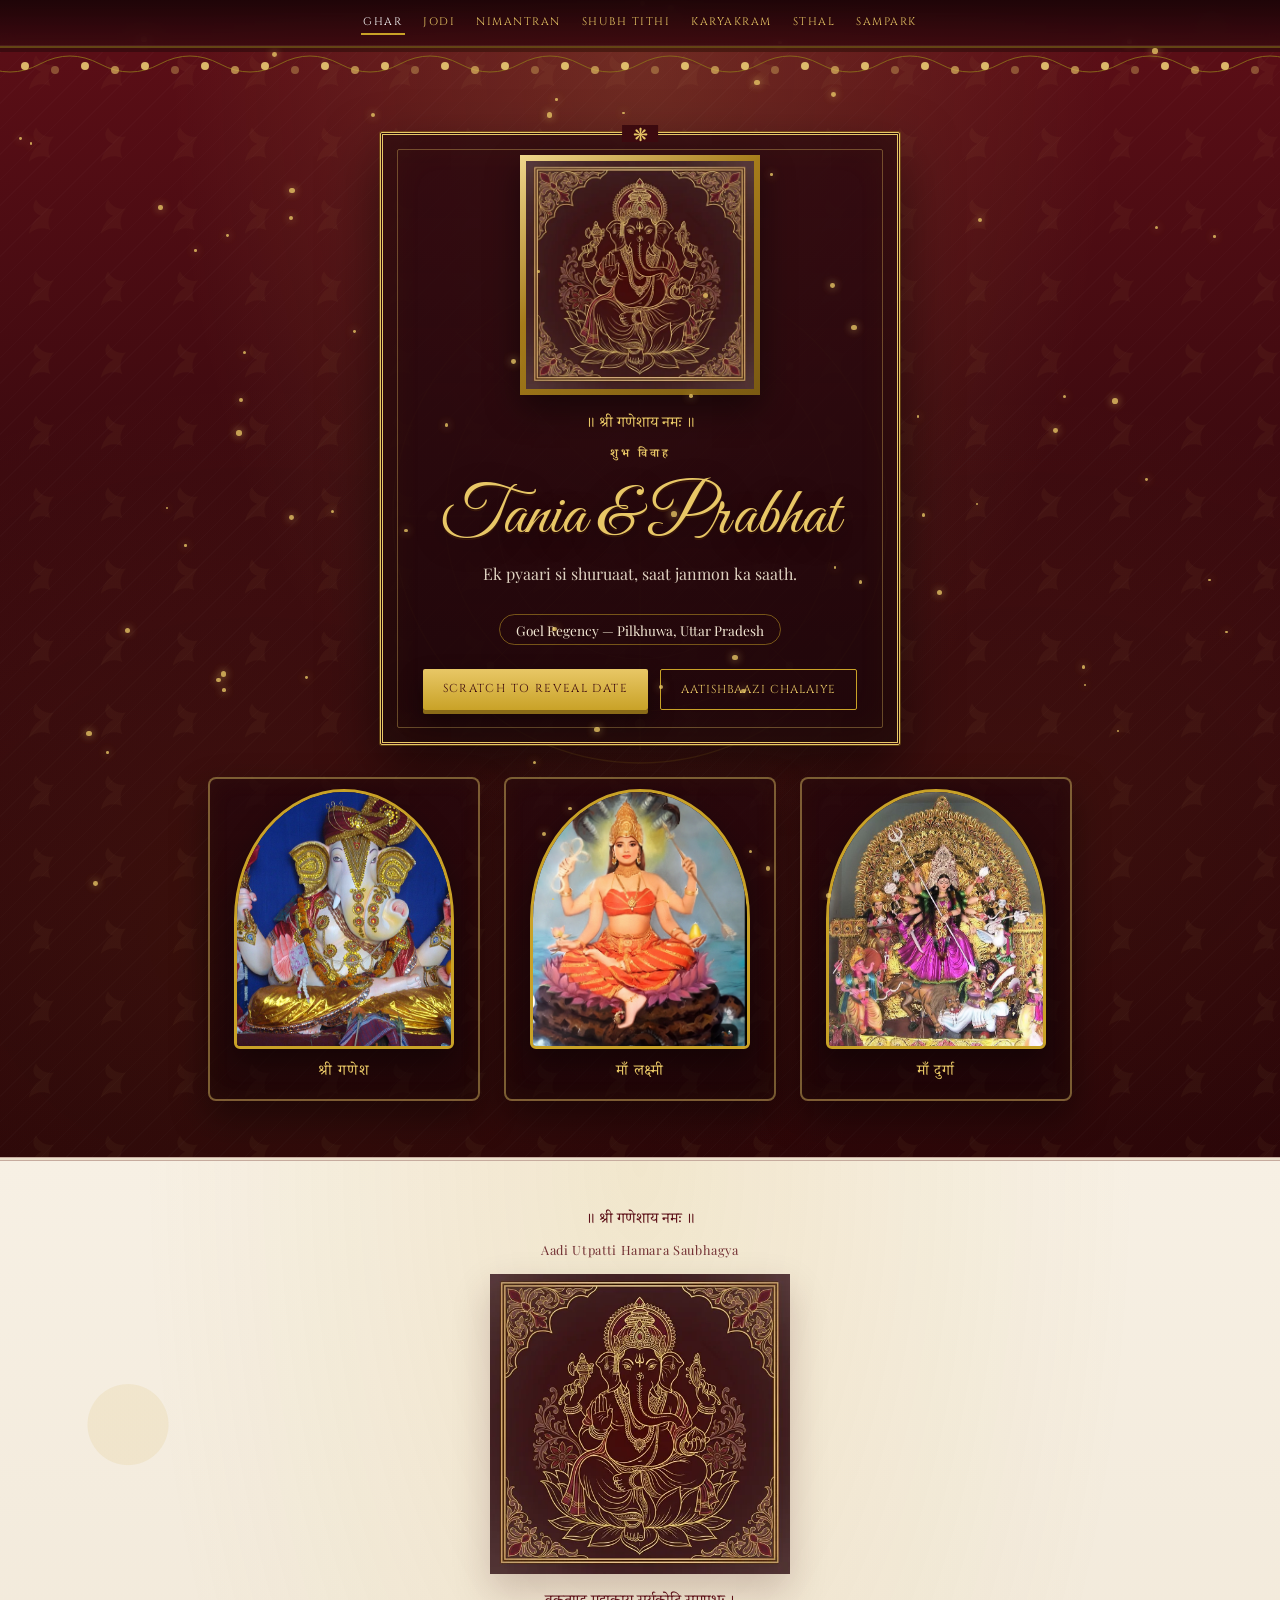
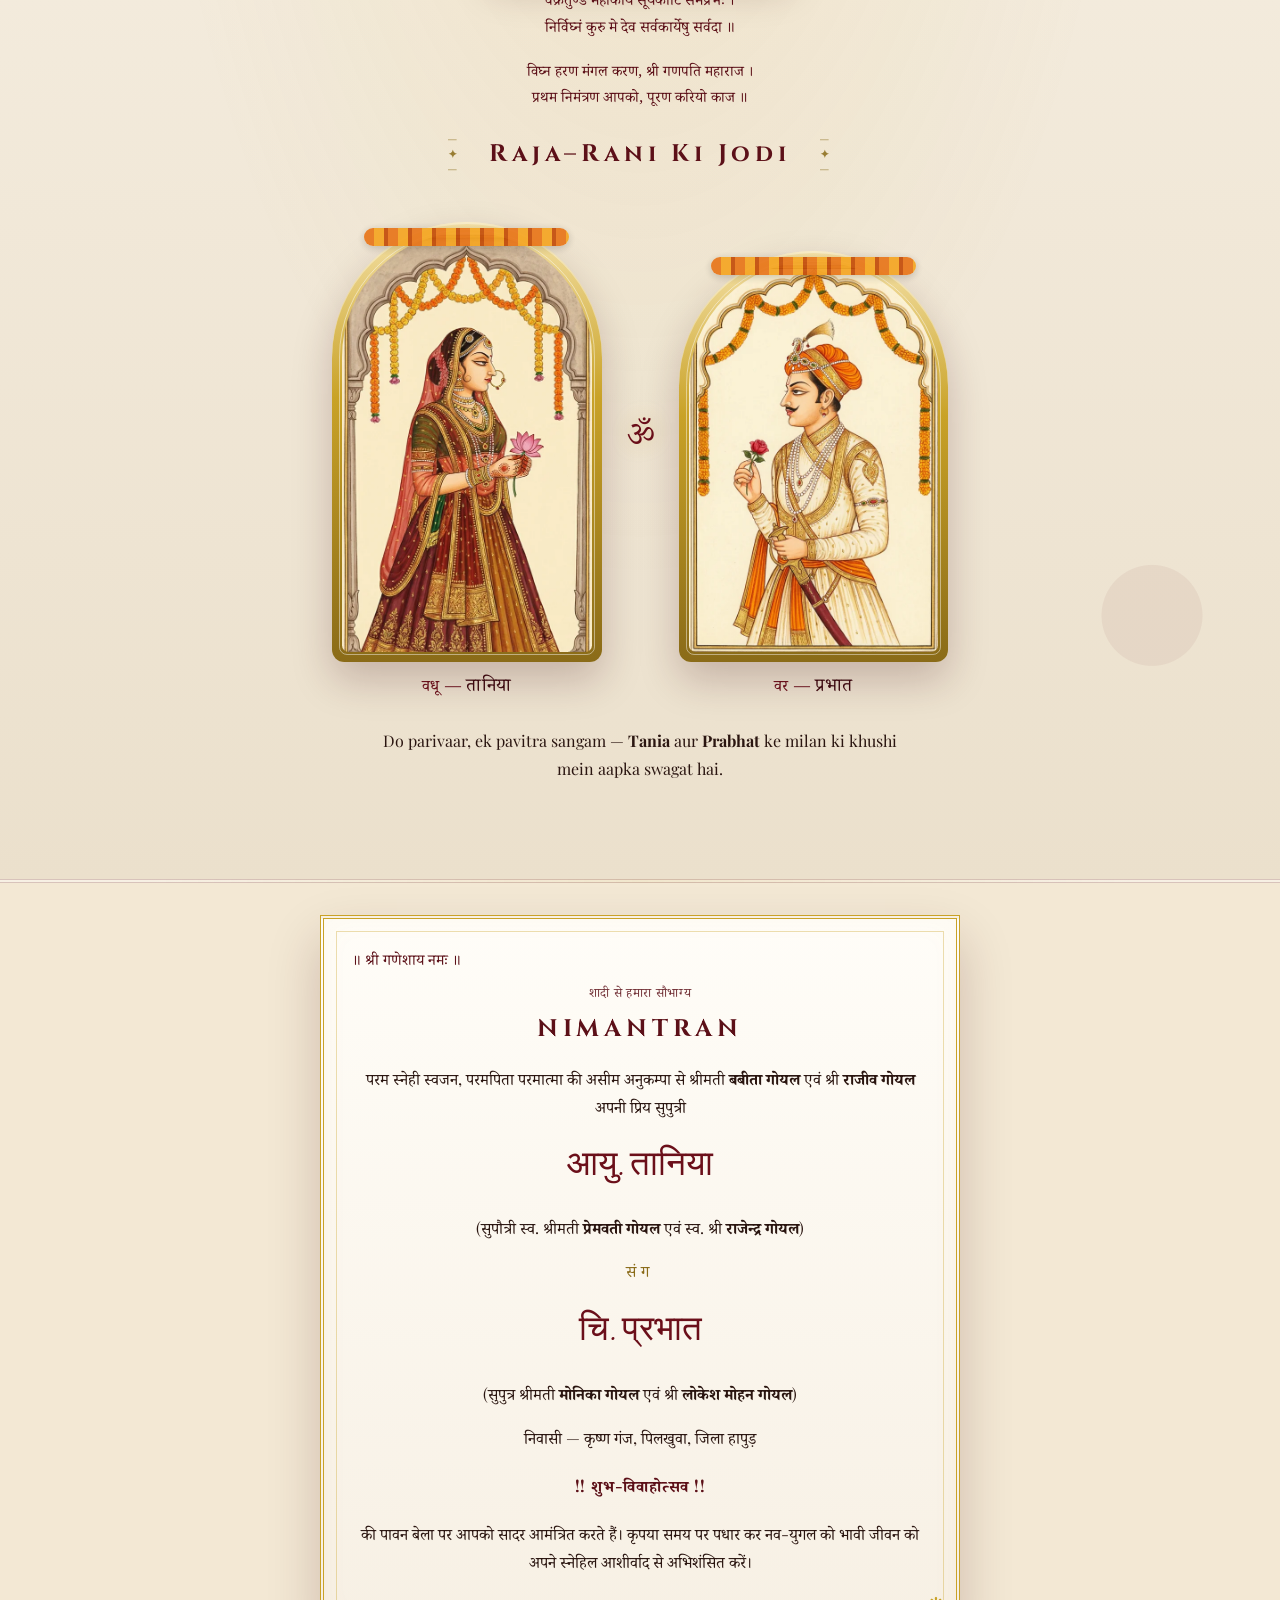
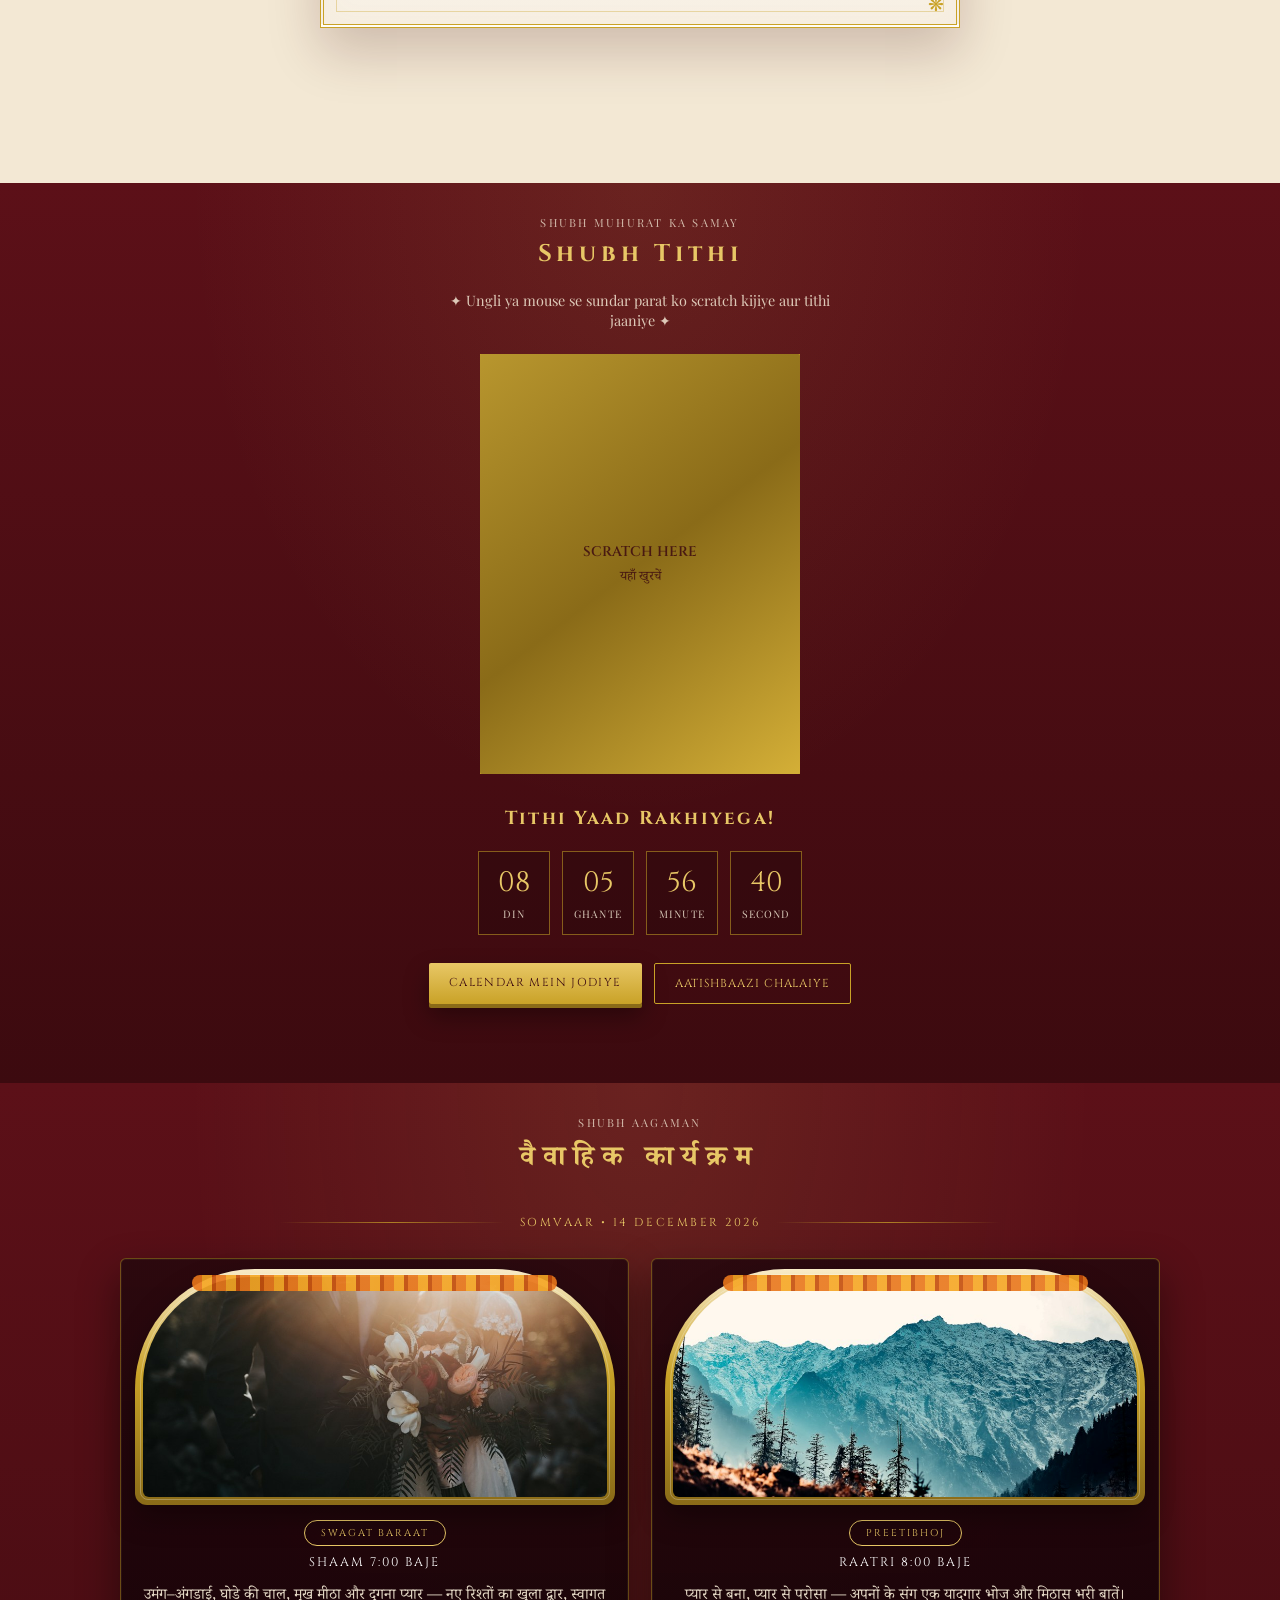
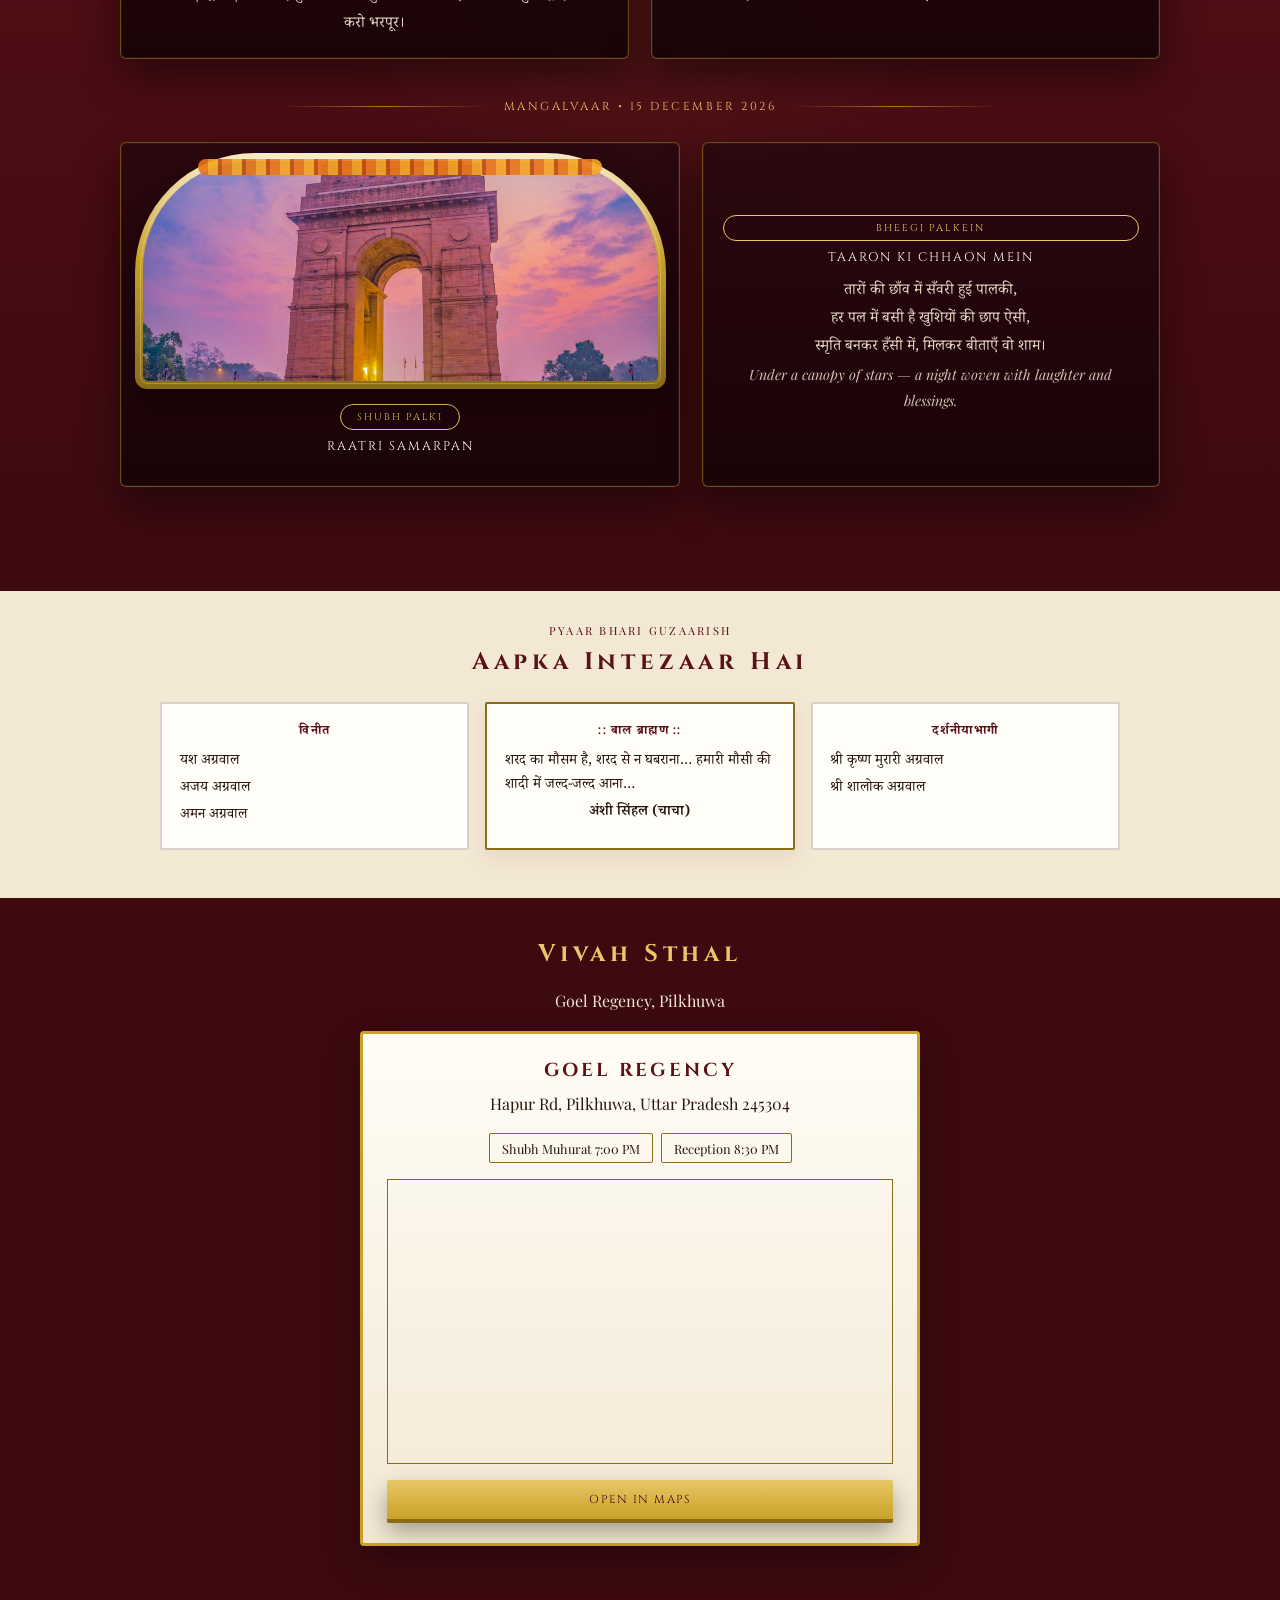
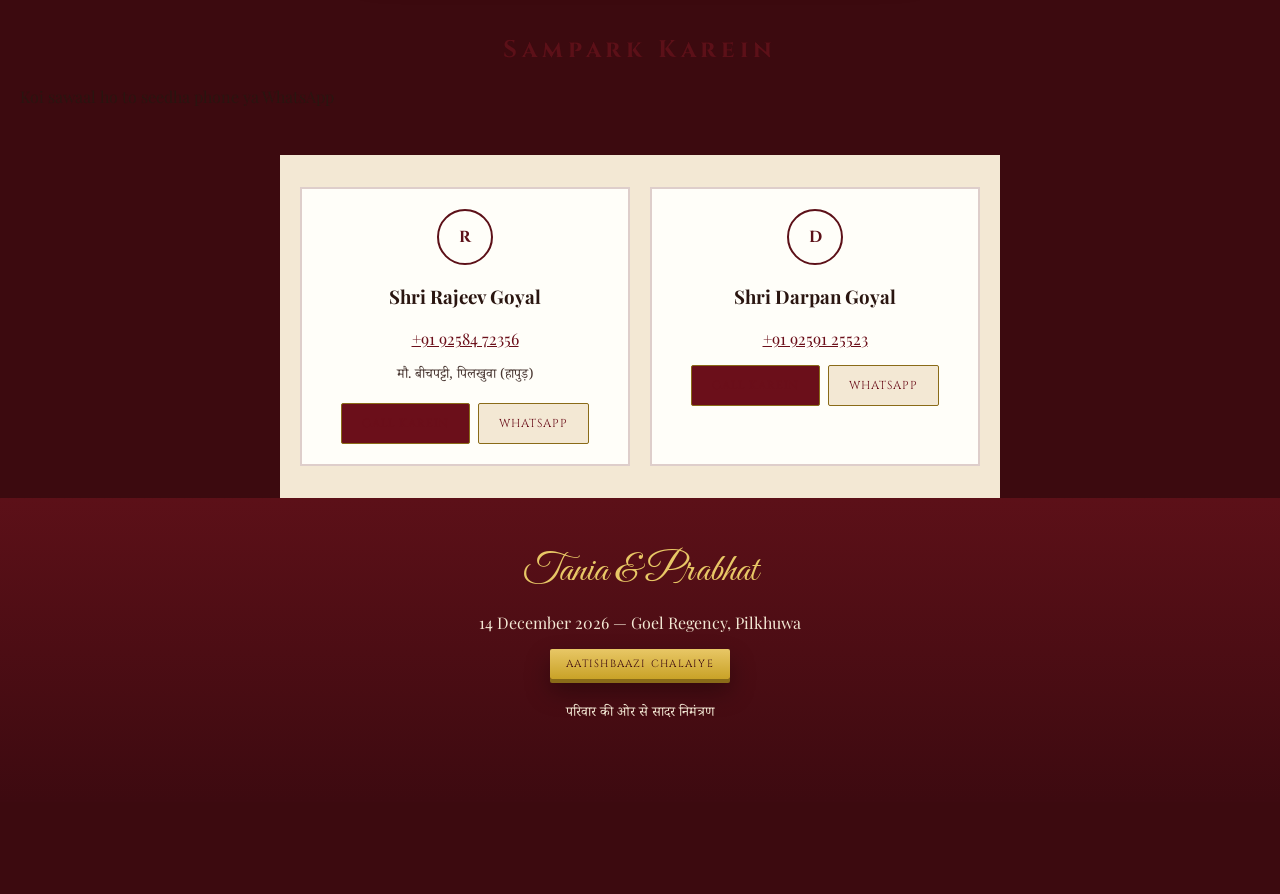
==== commit 39c6ae27: "Premium royal miniature wedding theme with custom artwork Add ornate Ganesha and Raja–Rani portrait " ====
--- a/index.html
+++ b/index.html
@@ -17,6 +17,7 @@
     <link rel="stylesheet" href="css/main.css" />
     <link rel="stylesheet" href="css/animations.css" />
     <link rel="stylesheet" href="css/premium.css" />
+    <link rel="stylesheet" href="css/royal.css" />
   </head>
   <body>
     <div id="page-transition-overlay" aria-hidden="true"></div>
@@ -41,7 +42,17 @@
       <section id="ghar" class="view view--hero pattern-drift" data-view="ghar">
         <div class="mandala-ring mandala-glow" aria-hidden="true"></div>
         <div class="fairy-lights" aria-hidden="true"></div>
-        <div class="mandala-frame reveal is-visible">
+        <div class="mandala-frame mandala-frame--royal reveal is-visible">
+          <div class="royal-medallion" aria-hidden="false">
+            <img
+              src="assets/royal/ganesha-ornate.png"
+              alt="श्री गणेश"
+              width="240"
+              height="240"
+              loading="eager"
+              decoding="async"
+            />
+          </div>
           <p class="invocation">॥ श्री गणेशाय नमः ॥</p>
           <p class="subtitle-dev">शुभ विवाह</p>
           <h1 class="couple-script">Tania &amp; Prabhat</h1>
@@ -58,7 +69,7 @@
             </button>
           </div>
         </div>
-        <div class="goddess-row reveal is-visible">
+        <div class="goddess-row goddess-row--royal reveal is-visible">
           <figure class="goddess-card">
             <img src="assets/gods/ganesha.jpg" alt="श्री गणेश" width="220" height="280" loading="lazy" />
             <figcaption>श्री गणेश</figcaption>
@@ -75,13 +86,19 @@
       </section>
 
       <!-- JODI -->
-      <section id="jodi" class="view view--cream" data-view="jodi">
+      <section id="jodi" class="view view--cream view--cream--royal" data-view="jodi">
         <div class="floating-petals" aria-hidden="true"></div>
         <div class="ganesha-hero reveal">
           <p class="invocation invocation--dark">॥ श्री गणेशाय नमः ॥</p>
           <p class="nim-small nim-small--dark">Aadi Utpatti Hamara Saubhagya</p>
-          <div class="ganesha-arch">
-            <img src="assets/gods/ganesha.jpg" alt="श्री गणेश — विघ्नहर्ता" width="280" height="320" loading="lazy" />
+          <div class="ganesha-arch royal-ganesha-arch">
+            <img
+              src="assets/royal/ganesha-ornate.png"
+              alt="श्री गणेश — विघ्नहर्ता"
+              width="280"
+              height="280"
+              loading="lazy"
+            />
           </div>
           <p class="shloka">
             वक्रतुण्ड महाकाय सूर्यकोटि समप्रभः ।<br />
@@ -91,7 +108,36 @@
             विघ्न हरण मंगल करण, श्री गणपति महाराज ।<br />
             प्रथम निमंत्रण आपको, पूरण करियो काज ॥
           </p>
-          <h2 class="section-title section-title--dark">Raja–Rani Ki Jodi</h2>
+          <h2 class="section-title section-title--dark section-title--royal">
+            Raja–Rani Ki Jodi
+          </h2>
+          <div class="royal-couple-row reveal">
+            <figure class="royal-portrait royal-portrait--bride">
+              <div class="royal-arch-frame">
+                <img
+                  src="assets/royal/bride-miniature.png"
+                  alt="वधू — तानिया"
+                  width="320"
+                  height="420"
+                  loading="lazy"
+                />
+              </div>
+              <figcaption>वधू — <em>तानिया</em></figcaption>
+            </figure>
+            <div class="royal-couple-ornament" aria-hidden="true">ॐ</div>
+            <figure class="royal-portrait royal-portrait--groom">
+              <div class="royal-arch-frame">
+                <img
+                  src="assets/royal/groom-miniature.png"
+                  alt="वर — प्रभात"
+                  width="320"
+                  height="420"
+                  loading="lazy"
+                />
+              </div>
+              <figcaption>वर — <em>प्रभात</em></figcaption>
+            </figure>
+          </div>
           <p class="nim-body nim-body--intro">
             Do parivaar, ek pavitra sangam — <strong>Tania</strong> aur
             <strong>Prabhat</strong> ke milan ki khushi mein aapka swagat hai.
@@ -101,7 +147,7 @@
 
       <!-- NIMANTRAN -->
       <section id="nimantran" class="view view--cream view--nimantaran" data-view="nimantran">
-        <article class="nimantaran-card reveal">
+        <article class="nimantaran-card nimantaran-card--royal reveal">
           <p class="invocation invocation--dark">॥ श्री गणेशाय नमः ॥</p>
           <p class="nim-small nim-small--dark">शादी से हमारा सौभाग्य</p>
           <h2 class="section-title section-title--dark">NIMANTRAN</h2>
--- a/css/royal.css
+++ b/css/royal.css
@@ -0,0 +1,346 @@
+/* Premium royal miniature aesthetic (maroon, zari gold, ivory, marigold) */
+
+:root {
+  --royal-maroon: #3c0a0f;
+  --royal-ivory: #f7f0e4;
+  --royal-ivory-deep: #ebe0cc;
+  --marigold: #e8761a;
+  --marigold-light: #f5a623;
+}
+
+body {
+  background:
+    radial-gradient(ellipse at 50% -20%, rgba(201, 162, 39, 0.14), transparent 50%),
+  var(--royal-maroon);
+}
+
+.site-header {
+  border-bottom: 2px solid rgba(201, 162, 39, 0.4);
+  box-shadow: inset 0 -1px 0 rgba(255, 230, 180, 0.08);
+}
+
+.site-header.is-scrolled {
+  border-bottom-color: rgba(232, 199, 102, 0.55);
+}
+
+.nav-bar a {
+  letter-spacing: 0.14em;
+  text-transform: uppercase;
+  font-size: 0.68rem;
+}
+
+.view--hero {
+  background:
+    radial-gradient(ellipse at 50% 0%, rgba(232, 199, 102, 0.16), transparent 52%),
+    radial-gradient(ellipse at 20% 80%, rgba(201, 162, 39, 0.06), transparent 45%),
+    radial-gradient(ellipse at 80% 70%, rgba(201, 162, 39, 0.05), transparent 40%),
+    repeating-linear-gradient(
+      135deg,
+      rgba(255, 255, 255, 0.015) 0 1px,
+      transparent 1px 18px
+    ),
+    linear-gradient(180deg, #5a0e16 0%, var(--royal-maroon) 38%, #2a0508 100%);
+}
+
+.view--hero.pattern-drift::after {
+  content: "";
+  position: absolute;
+  inset: 0;
+  pointer-events: none;
+  opacity: 0.04;
+  background-image: url("data:image/svg+xml,%3Csvg xmlns='http://www.w3.org/2000/svg' width='80' height='80' viewBox='0 0 80 80'%3E%3Cpath fill='%23e8c766' d='M40 4c4 8 12 12 20 10-6 6-8 16-4 24-8-4-18-2-24 4 2-8 6-16 14-20-8-2-12-10-6-18z'/%3E%3C/svg%3E");
+  background-size: 72px 72px;
+}
+
+.mandala-frame--royal {
+  border: 3px double var(--gold-light);
+  border-radius: 2px;
+  background:
+    linear-gradient(180deg, rgba(48, 10, 16, 0.92), rgba(28, 5, 9, 0.88));
+  box-shadow:
+    0 0 0 1px rgba(138, 107, 24, 0.5),
+    0 24px 56px rgba(0, 0, 0, 0.5),
+    inset 0 0 48px rgba(201, 162, 39, 0.06);
+  padding-top: 1.25rem;
+}
+
+.mandala-frame--royal::before {
+  inset: 14px;
+  border: 1px solid rgba(232, 199, 102, 0.35);
+}
+
+.mandala-frame--royal::after {
+  content: "❋";
+  position: absolute;
+  top: -0.65rem;
+  left: 50%;
+  transform: translateX(-50%);
+  font-size: 1.1rem;
+  color: var(--gold-light);
+  background: var(--royal-maroon);
+  padding: 0 0.65rem;
+  line-height: 1;
+}
+
+.royal-medallion {
+  max-width: min(240px, 58vw);
+  margin: 0 auto 1.15rem;
+  padding: 6px;
+  background: linear-gradient(145deg, #f0d78c, #a67c1a 42%, #7a5a12);
+  box-shadow: 0 14px 32px rgba(0, 0, 0, 0.45);
+}
+
+.royal-medallion img {
+  display: block;
+  width: 100%;
+  height: auto;
+  vertical-align: middle;
+}
+
+.couple-script {
+  text-shadow:
+    0 2px 0 rgba(90, 50, 10, 0.35),
+    0 8px 28px rgba(0, 0, 0, 0.45);
+}
+
+.subtitle-dev {
+  color: var(--gold-light);
+  font-family: var(--font-display);
+  font-weight: 600;
+}
+
+.btn-gold {
+  box-shadow:
+    0 4px 0 var(--gold-dark),
+    0 12px 24px rgba(0, 0, 0, 0.35);
+  letter-spacing: 0.12em;
+}
+
+.goddess-row--royal {
+  max-width: 880px;
+  gap: 1.5rem;
+  padding: 0 0.5rem 0.5rem;
+}
+
+.goddess-row--royal .goddess-card {
+  background: linear-gradient(180deg, rgba(36, 6, 12, 0.75), rgba(20, 3, 7, 0.55));
+  border: 2px solid rgba(232, 199, 102, 0.45);
+  box-shadow:
+    0 16px 36px rgba(0, 0, 0, 0.4),
+    inset 0 0 24px rgba(201, 162, 39, 0.05);
+}
+
+.goddess-row--royal .goddess-card figcaption {
+  font-size: 0.95rem;
+  letter-spacing: 0.06em;
+}
+
+.view--cream--royal {
+  background:
+    radial-gradient(ellipse at 50% 0%, rgba(201, 162, 39, 0.12), transparent 55%),
+    linear-gradient(180deg, var(--royal-ivory) 0%, var(--royal-ivory-deep) 100%);
+  border-top: 4px double rgba(92, 16, 24, 0.25);
+  border-bottom: 4px double rgba(92, 16, 24, 0.2);
+}
+
+.ganesha-arch.royal-ganesha-arch {
+  max-width: min(300px, 78vw);
+  padding: 0;
+  border: none;
+  background: transparent;
+  box-shadow: none;
+  border-radius: 0;
+}
+
+.ganesha-arch.royal-ganesha-arch img {
+  border-radius: 0;
+  box-shadow: 0 16px 36px rgba(61, 10, 16, 0.2);
+}
+
+.k-arch-frame::after {
+  content: "";
+  position: absolute;
+  top: 6px;
+  left: 12%;
+  right: 12%;
+  height: 16px;
+  border-radius: 999px;
+  background: repeating-linear-gradient(
+    90deg,
+    var(--marigold) 0 10px,
+    var(--marigold-light) 10px 20px,
+    #c44d0a 20px 24px
+  );
+  opacity: 0.9;
+  z-index: 2;
+  pointer-events: none;
+}
+
+.k-arch-frame {
+  position: relative;
+  overflow: visible;
+}
+
+.royal-arch-frame {
+  position: relative;
+  margin: 0 auto;
+  padding: 10px;
+  max-width: 100%;
+  border-radius: 200px 200px 18px 18px;
+  background: linear-gradient(180deg, #f5e2a8, #c9a227 40%, #8a6b18 100%);
+  box-shadow:
+    0 18px 40px rgba(61, 10, 16, 0.22),
+    inset 0 2px 0 rgba(255, 255, 255, 0.35);
+}
+
+.royal-arch-frame::before {
+  content: "";
+  position: absolute;
+  inset: 7px;
+  border: 1px solid rgba(255, 255, 255, 0.45);
+  border-radius: 190px 190px 12px 12px;
+  pointer-events: none;
+  z-index: 1;
+}
+
+.royal-arch-frame::after {
+  content: "";
+  position: absolute;
+  top: 6px;
+  left: 12%;
+  right: 12%;
+  height: 18px;
+  border-radius: 999px;
+  background: repeating-linear-gradient(
+    90deg,
+    var(--marigold) 0 10px,
+    var(--marigold-light) 10px 20px,
+    #c44d0a 20px 24px
+  );
+  opacity: 0.92;
+  box-shadow: 0 2px 8px rgba(0, 0, 0, 0.2);
+  z-index: 2;
+}
+
+.royal-arch-frame img {
+  display: block;
+  width: 100%;
+  height: auto;
+  min-height: 280px;
+  max-height: 420px;
+  object-fit: cover;
+  object-position: center top;
+  border-radius: 188px 188px 10px 10px;
+}
+
+.royal-couple-row {
+  display: grid;
+  grid-template-columns: 1fr auto 1fr;
+  align-items: end;
+  gap: clamp(0.5rem, 3vw, 1.5rem);
+  max-width: 820px;
+  margin: 2rem auto 1.5rem;
+  padding: 0 0.75rem;
+}
+
+.royal-couple-ornament {
+  align-self: center;
+  font-family: var(--font-display);
+  font-size: clamp(1.5rem, 4vw, 2rem);
+  color: var(--maroon-rich);
+  text-shadow: 0 0 20px rgba(201, 162, 39, 0.4);
+  padding-bottom: 3rem;
+}
+
+.royal-portrait {
+  margin: 0;
+  text-align: center;
+}
+
+.royal-portrait .royal-arch-frame img {
+  min-height: 260px;
+}
+
+.royal-portrait figcaption {
+  margin-top: 0.75rem;
+  font-family: "Noto Serif Devanagari", serif;
+  font-size: 1rem;
+  color: var(--maroon-rich);
+  letter-spacing: 0.04em;
+}
+
+.royal-portrait figcaption em {
+  font-style: normal;
+  font-size: 1.15rem;
+  color: var(--maroon-deep);
+}
+
+.section-title--royal {
+  position: relative;
+  display: inline-block;
+  padding: 0 1.5rem;
+}
+
+.section-title--royal::before,
+.section-title--royal::after {
+  content: "— ✦ —";
+  position: absolute;
+  top: 50%;
+  transform: translateY(-50%);
+  font-size: 0.45em;
+  letter-spacing: 0.2em;
+  color: var(--gold-dark);
+  opacity: 0.85;
+}
+
+.section-title--royal::before {
+  right: 100%;
+  margin-right: 0.35rem;
+}
+
+.section-title--royal::after {
+  left: 100%;
+  margin-left: 0.35rem;
+}
+
+.nimantaran-card--royal {
+  background: linear-gradient(180deg, #fffdf8, var(--royal-ivory));
+  border: 4px double var(--gold);
+  position: relative;
+}
+
+.nimantaran-card--royal::before {
+  content: "";
+  position: absolute;
+  inset: 12px;
+  border: 1px solid rgba(201, 162, 39, 0.35);
+  pointer-events: none;
+}
+
+.view--maroon {
+  background:
+    radial-gradient(ellipse at 50% 0%, rgba(232, 199, 102, 0.1), transparent 50%),
+    linear-gradient(180deg, var(--maroon) 0%, var(--royal-maroon) 100%);
+}
+
+@media (max-width: 640px) {
+  .royal-couple-row {
+    grid-template-columns: 1fr;
+    gap: 1.25rem;
+    margin-top: 1.5rem;
+  }
+
+  .royal-couple-ornament {
+    order: -1;
+    padding-bottom: 0;
+  }
+
+  .section-title--royal::before,
+  .section-title--royal::after {
+    display: none;
+  }
+
+  .section-title--royal {
+    padding: 0;
+  }
+}
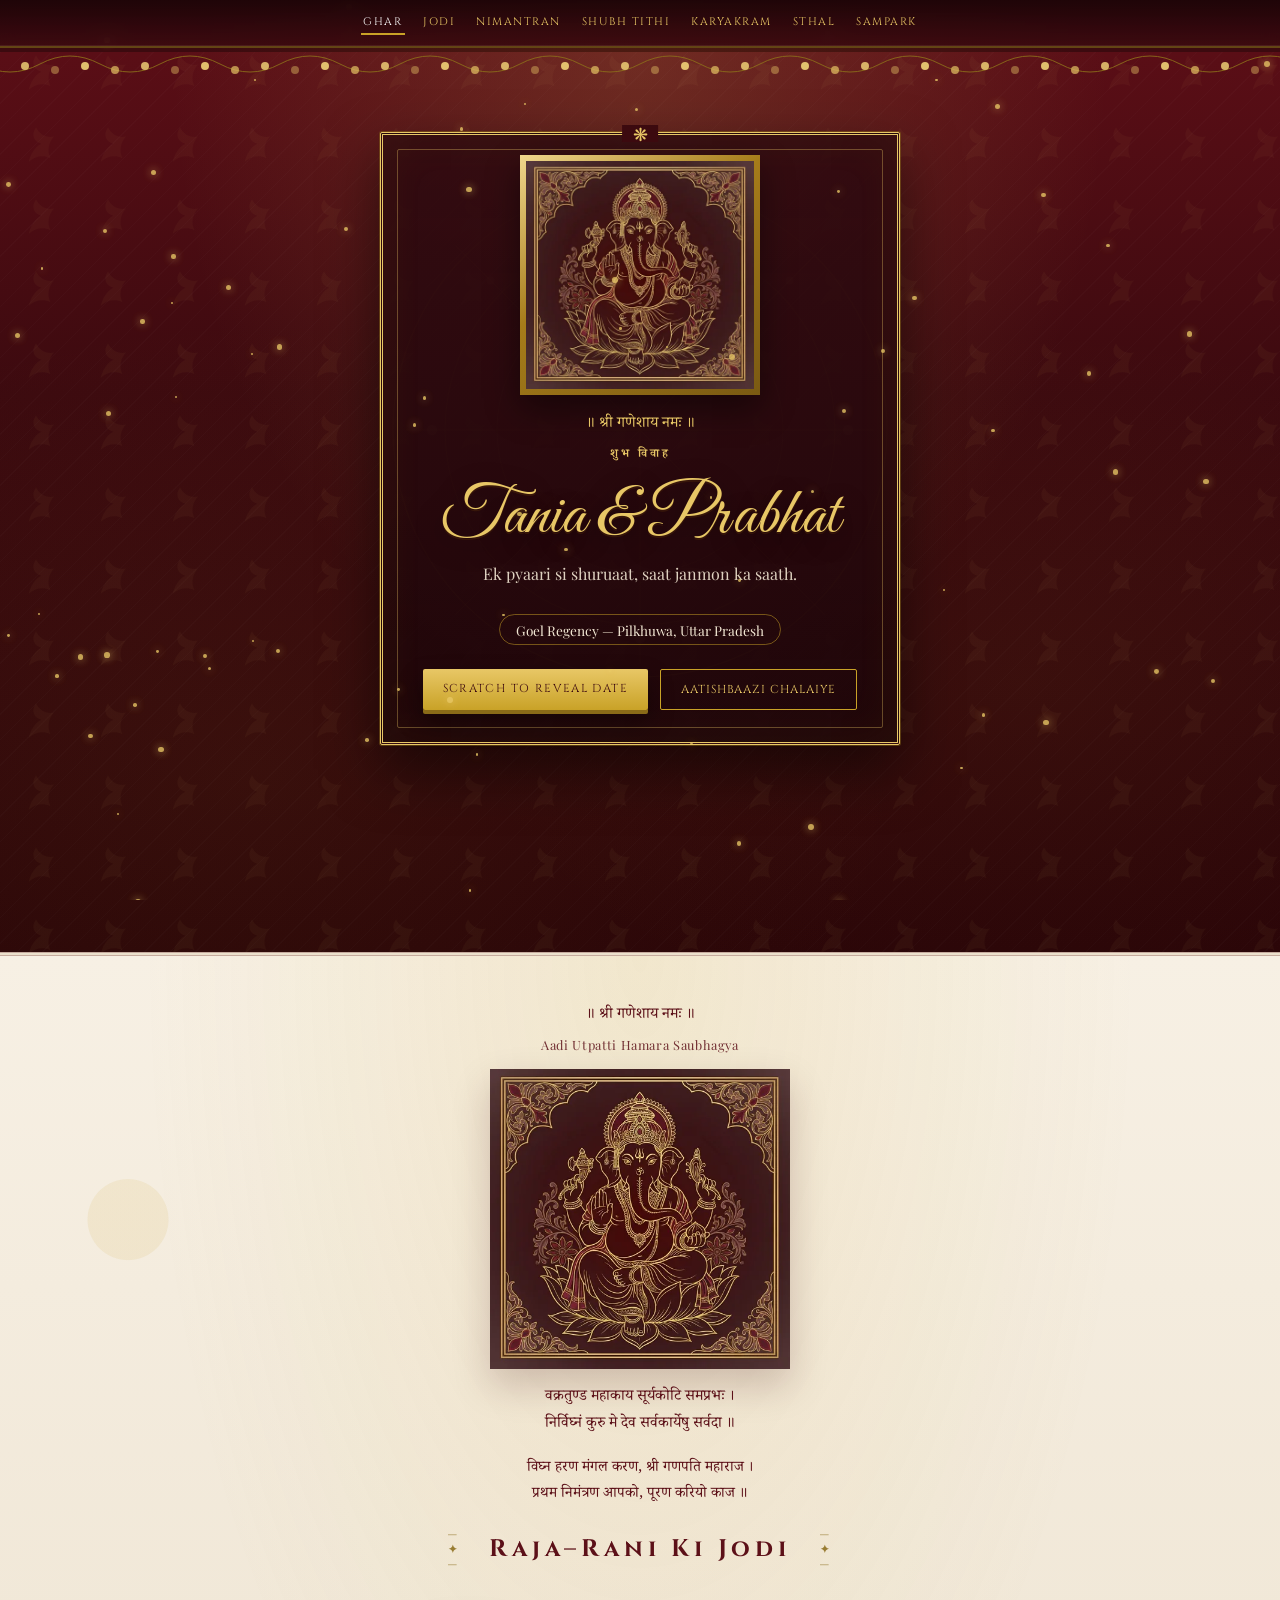
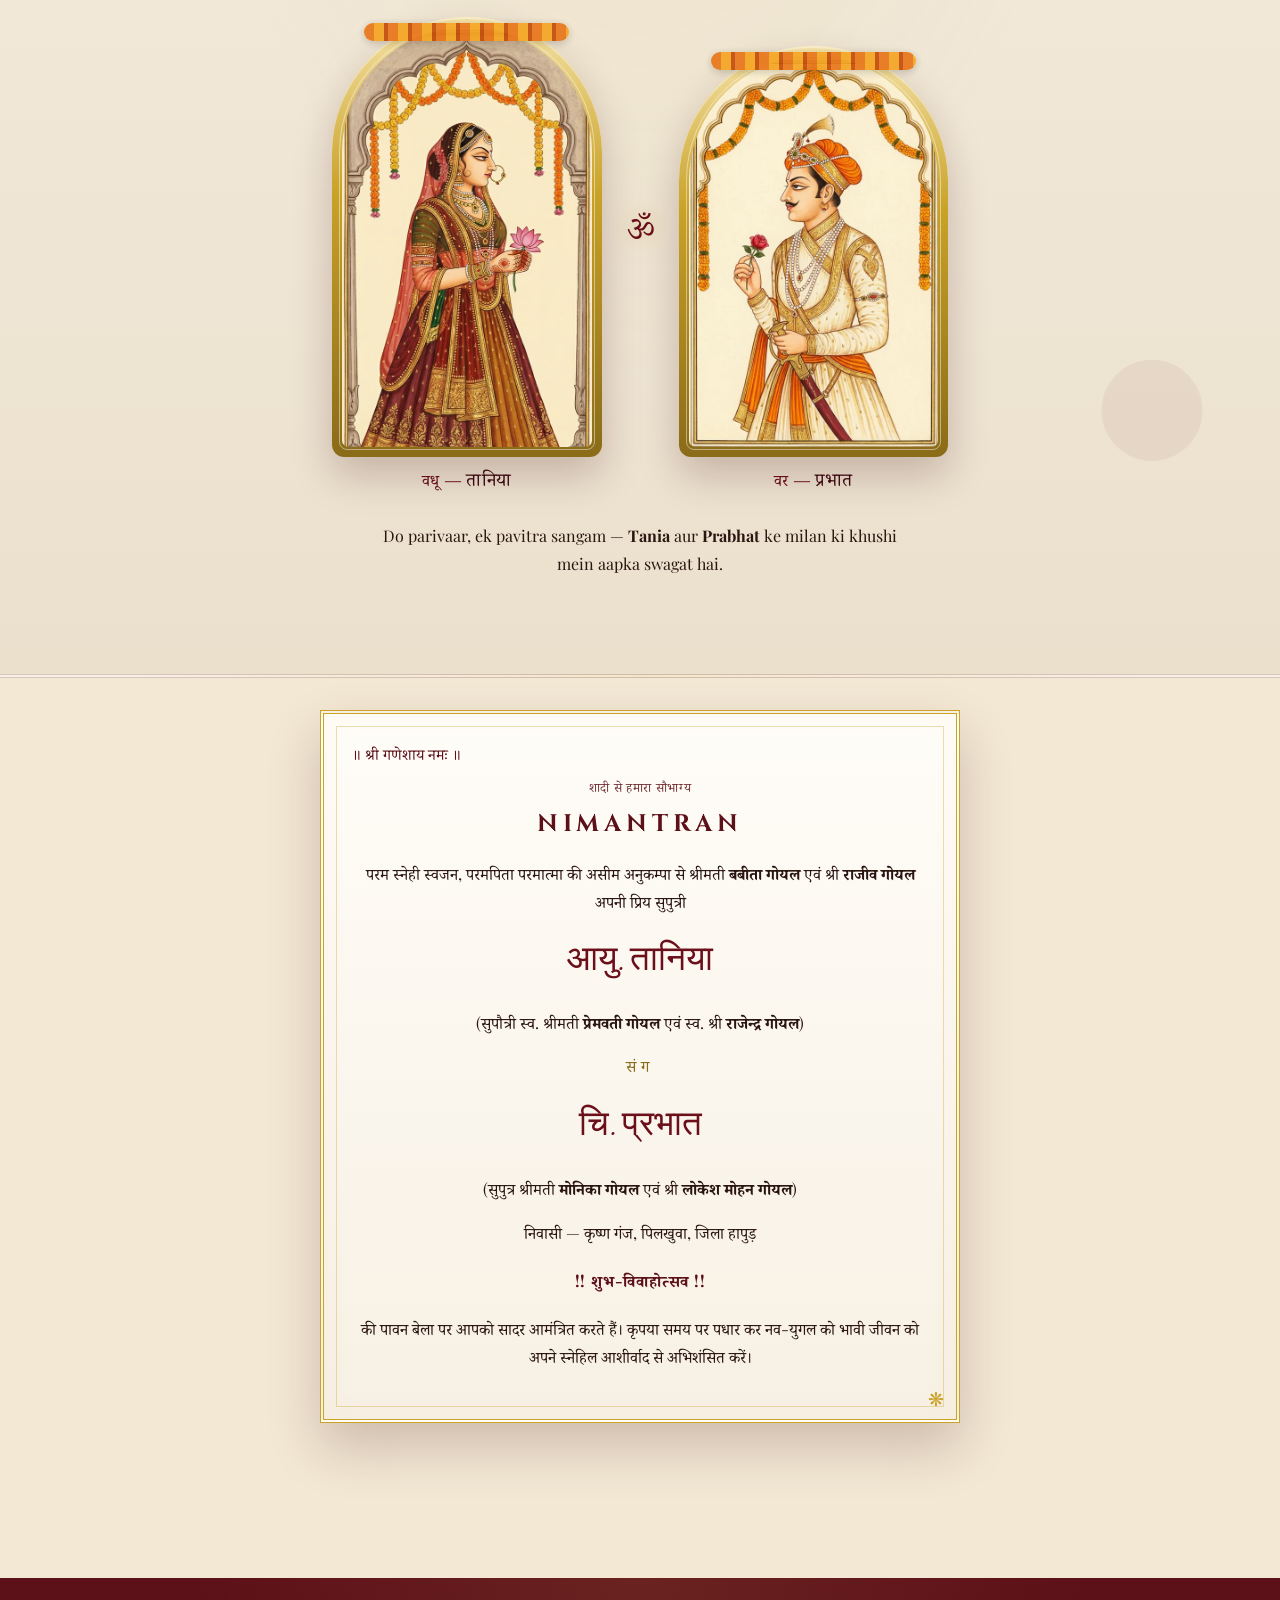
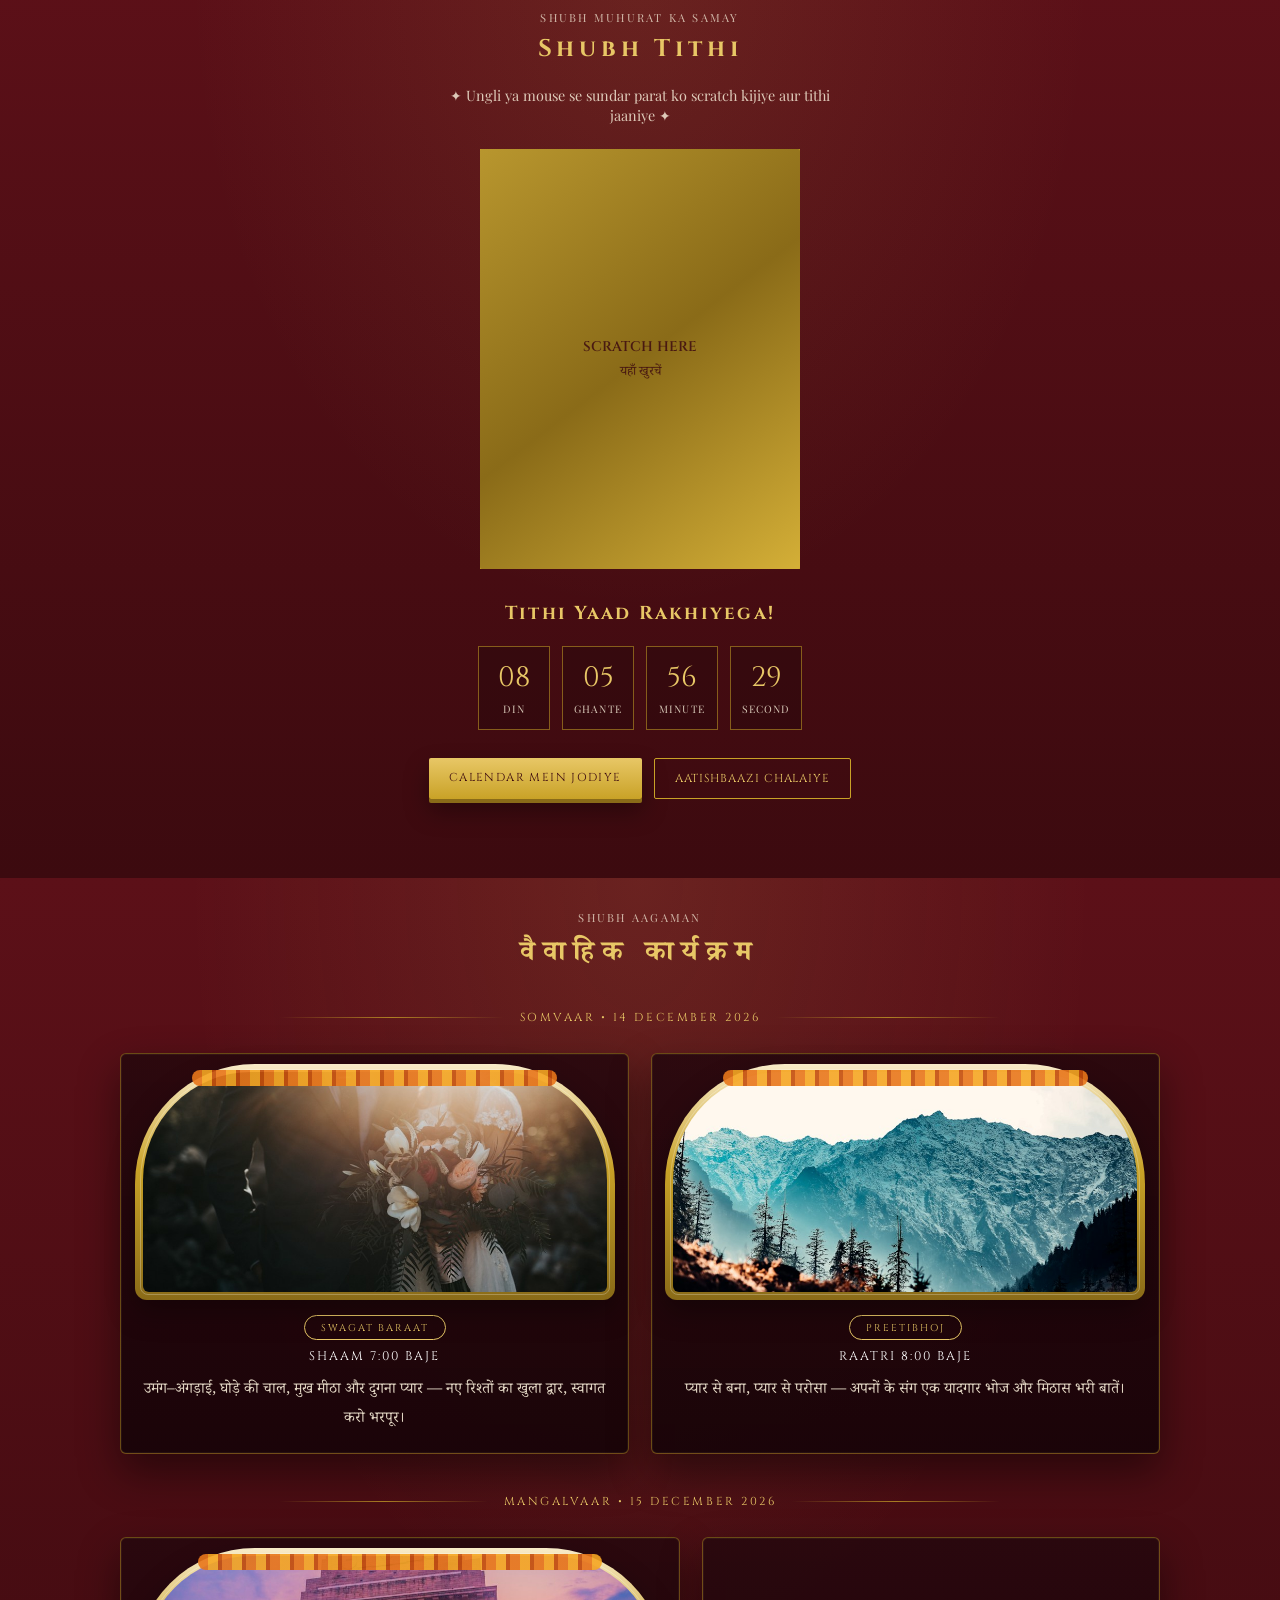
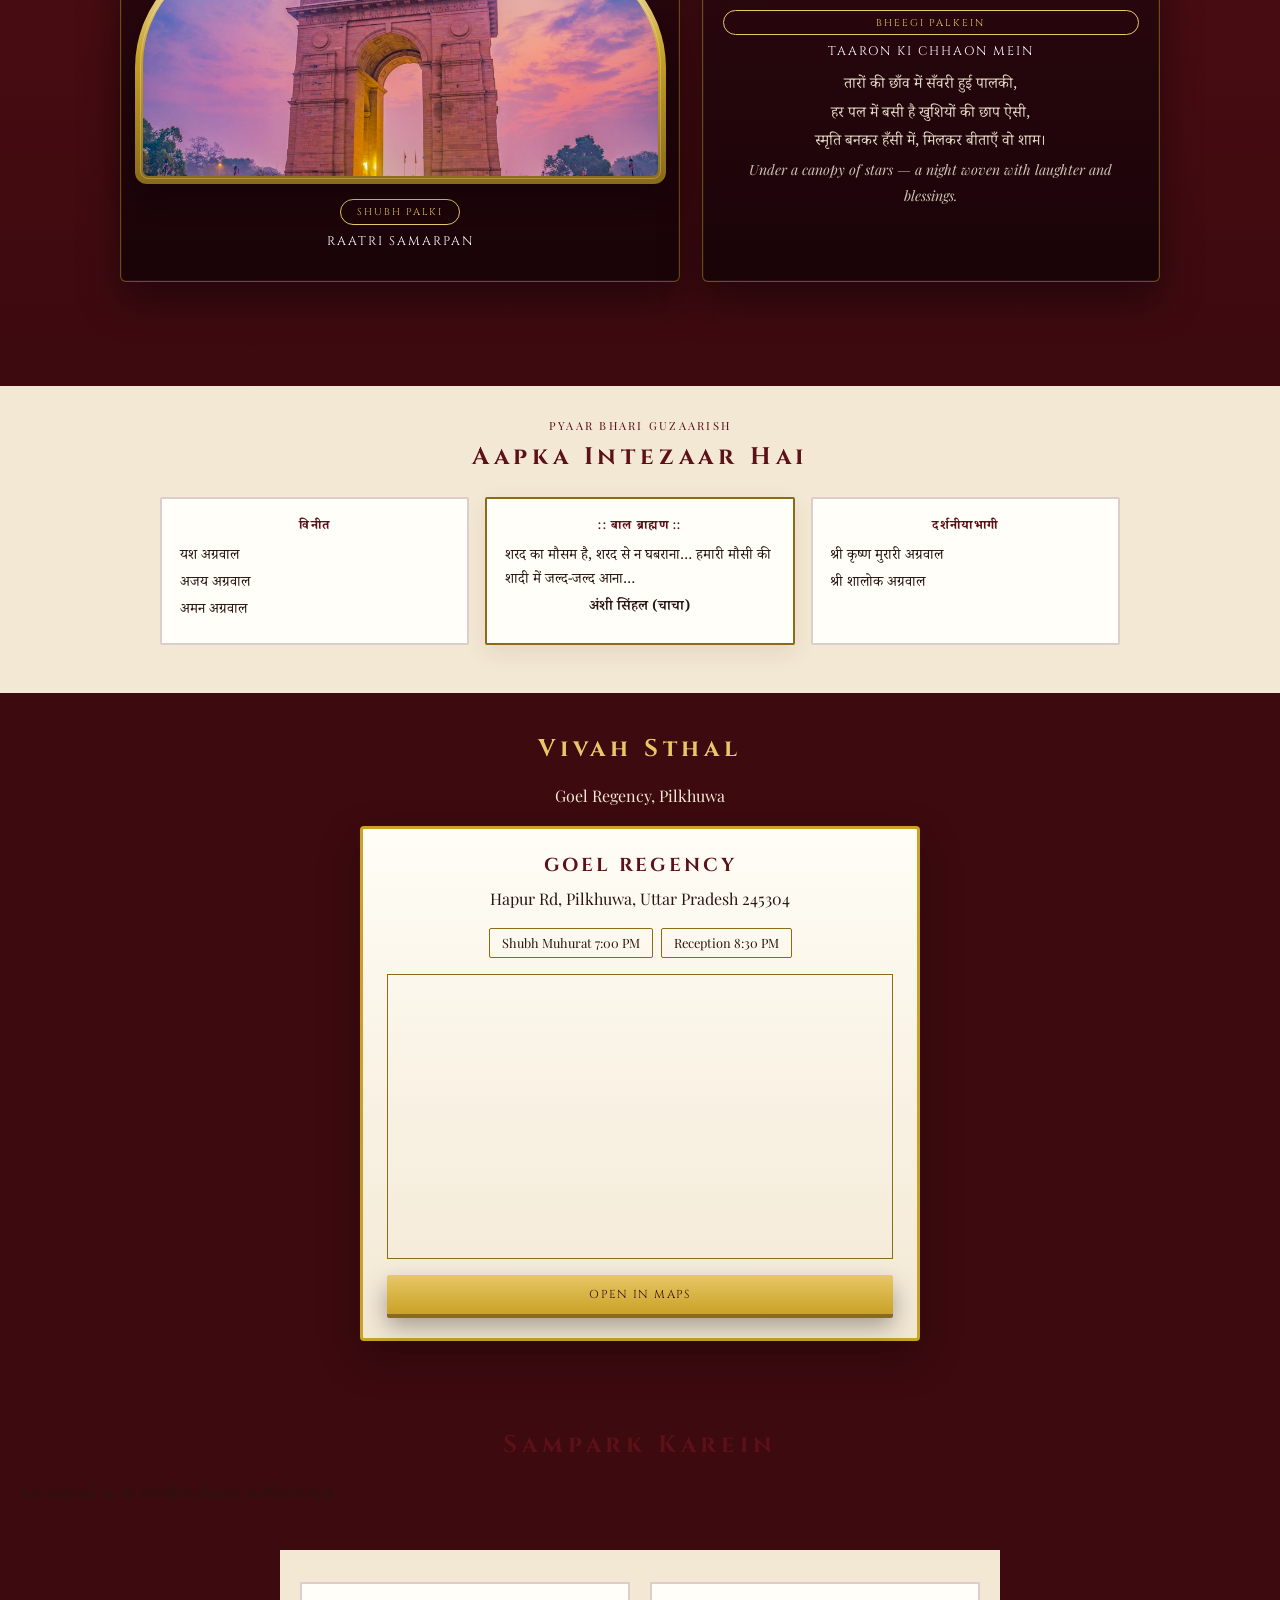
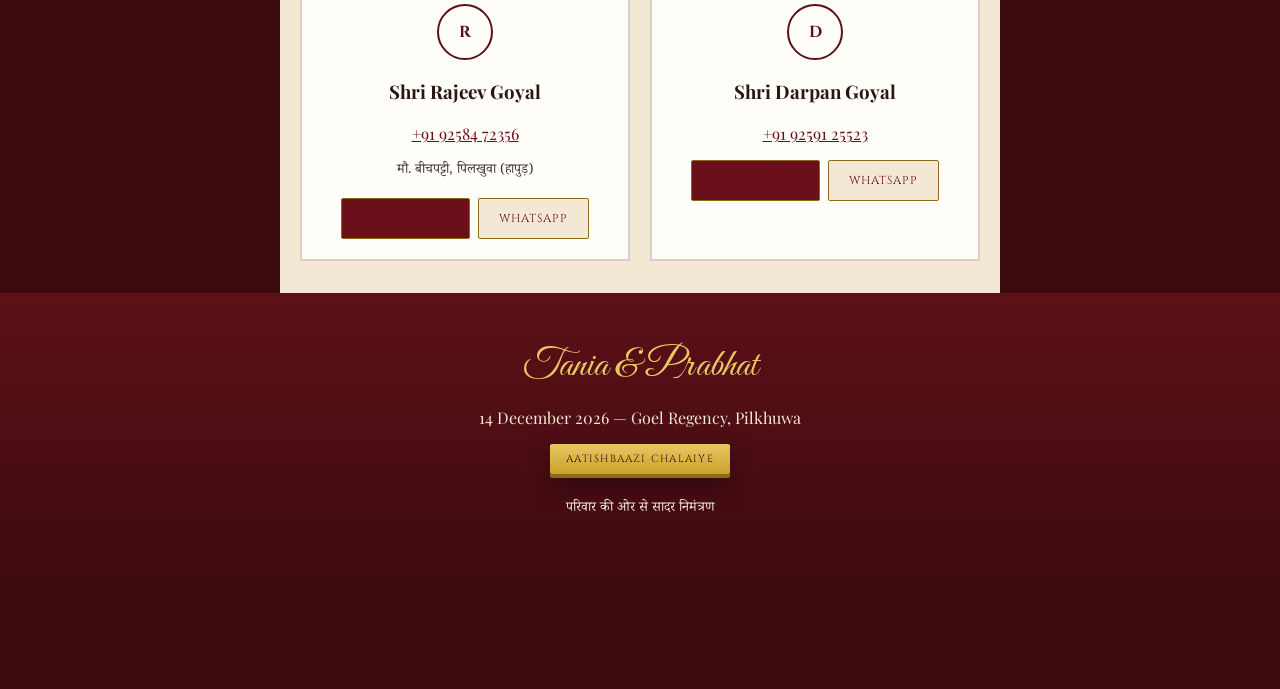
==== commit cbcc1e85: "Remove hero goddess trio section from Ghar Co-authored-by: darpan15025 <darpan15025@users.noreply.gi" ====
--- a/index.html
+++ b/index.html
@@ -68,20 +68,6 @@
               Aatishbaazi Chalaiye
             </button>
           </div>
-        </div>
-        <div class="goddess-row goddess-row--royal reveal is-visible">
-          <figure class="goddess-card">
-            <img src="assets/gods/ganesha.jpg" alt="श्री गणेश" width="220" height="280" loading="lazy" />
-            <figcaption>श्री गणेश</figcaption>
-          </figure>
-          <figure class="goddess-card">
-            <img src="assets/gods/lakshmi.jpg" alt="माँ लक्ष्मी" width="220" height="280" loading="lazy" />
-            <figcaption>माँ लक्ष्मी</figcaption>
-          </figure>
-          <figure class="goddess-card">
-            <img src="assets/gods/durga.jpg" alt="माँ दुर्गा" width="220" height="280" loading="lazy" />
-            <figcaption>माँ दुर्गा</figcaption>
-          </figure>
         </div>
       </section>
 
--- a/css/royal.css
+++ b/css/royal.css
@@ -114,25 +114,6 @@
     0 4px 0 var(--gold-dark),
     0 12px 24px rgba(0, 0, 0, 0.35);
   letter-spacing: 0.12em;
-}
-
-.goddess-row--royal {
-  max-width: 880px;
-  gap: 1.5rem;
-  padding: 0 0.5rem 0.5rem;
-}
-
-.goddess-row--royal .goddess-card {
-  background: linear-gradient(180deg, rgba(36, 6, 12, 0.75), rgba(20, 3, 7, 0.55));
-  border: 2px solid rgba(232, 199, 102, 0.45);
-  box-shadow:
-    0 16px 36px rgba(0, 0, 0, 0.4),
-    inset 0 0 24px rgba(201, 162, 39, 0.05);
-}
-
-.goddess-row--royal .goddess-card figcaption {
-  font-size: 0.95rem;
-  letter-spacing: 0.06em;
 }
 
 .view--cream--royal {
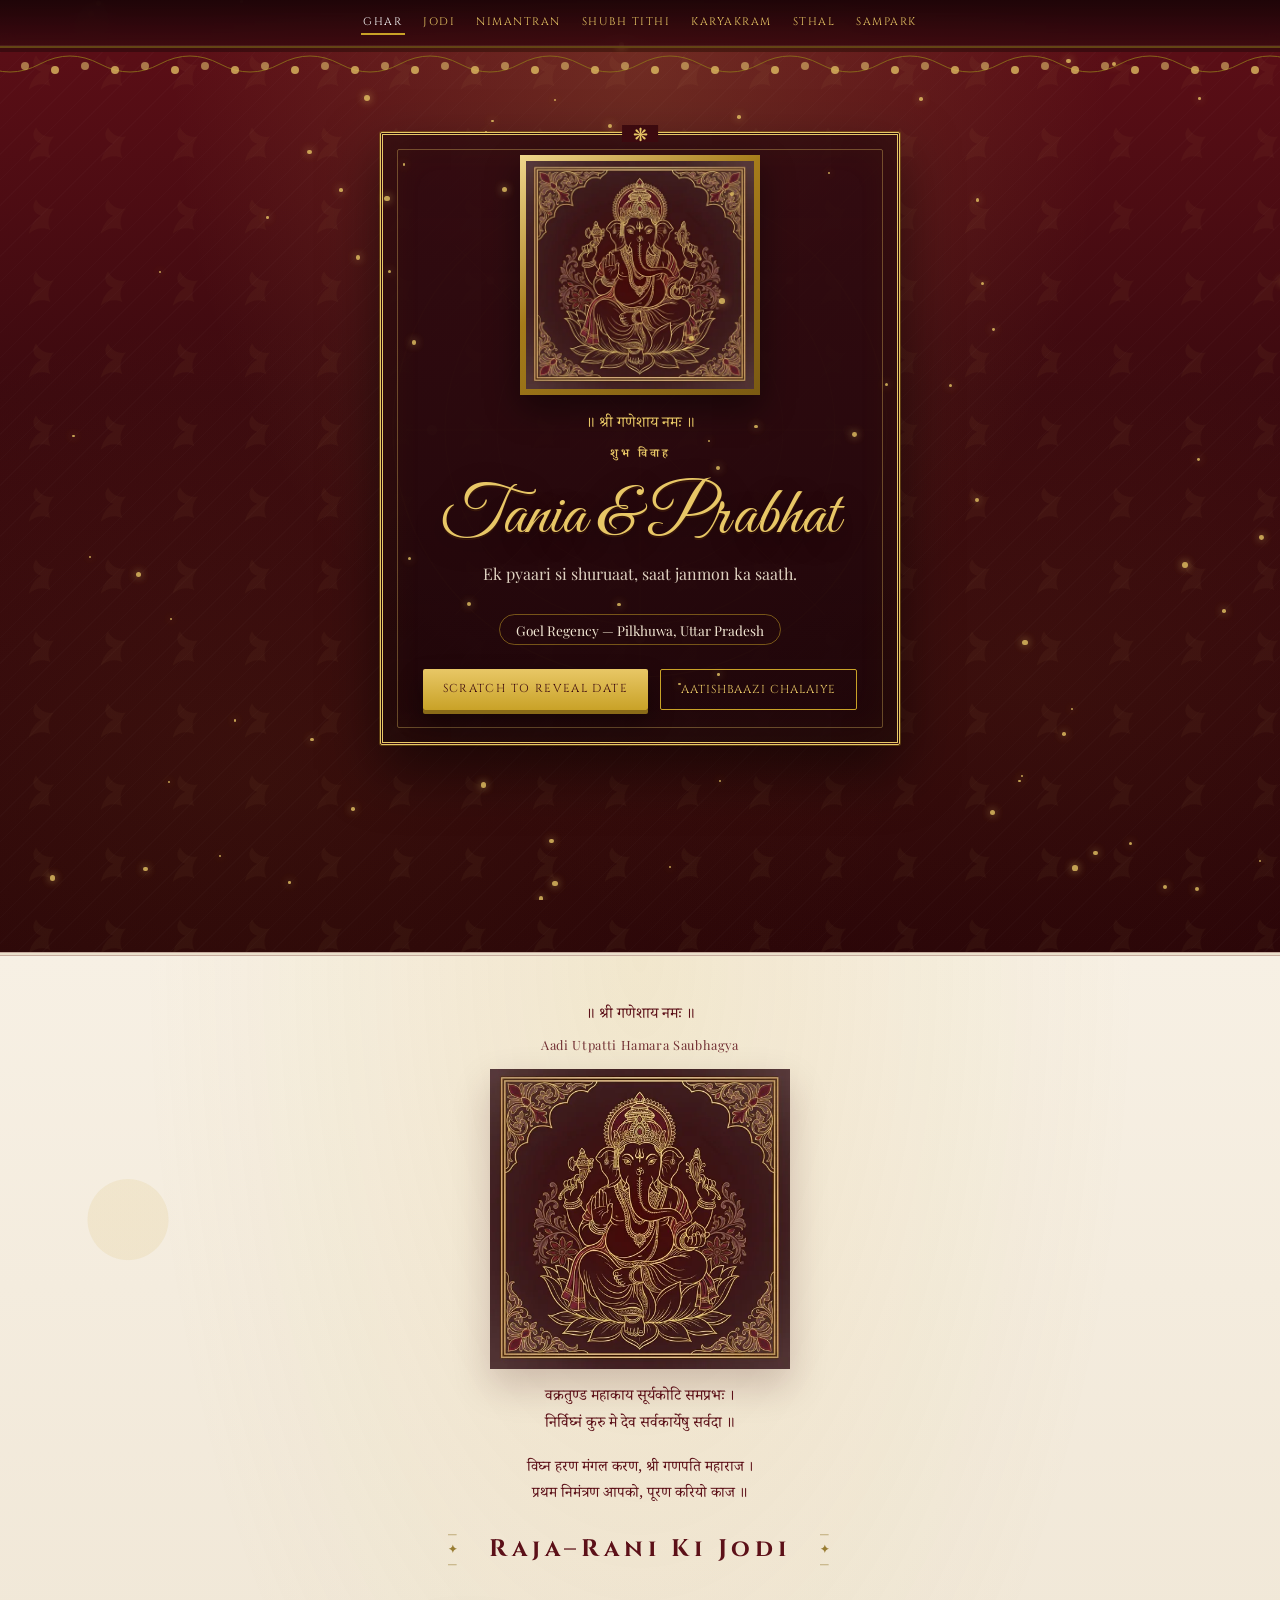
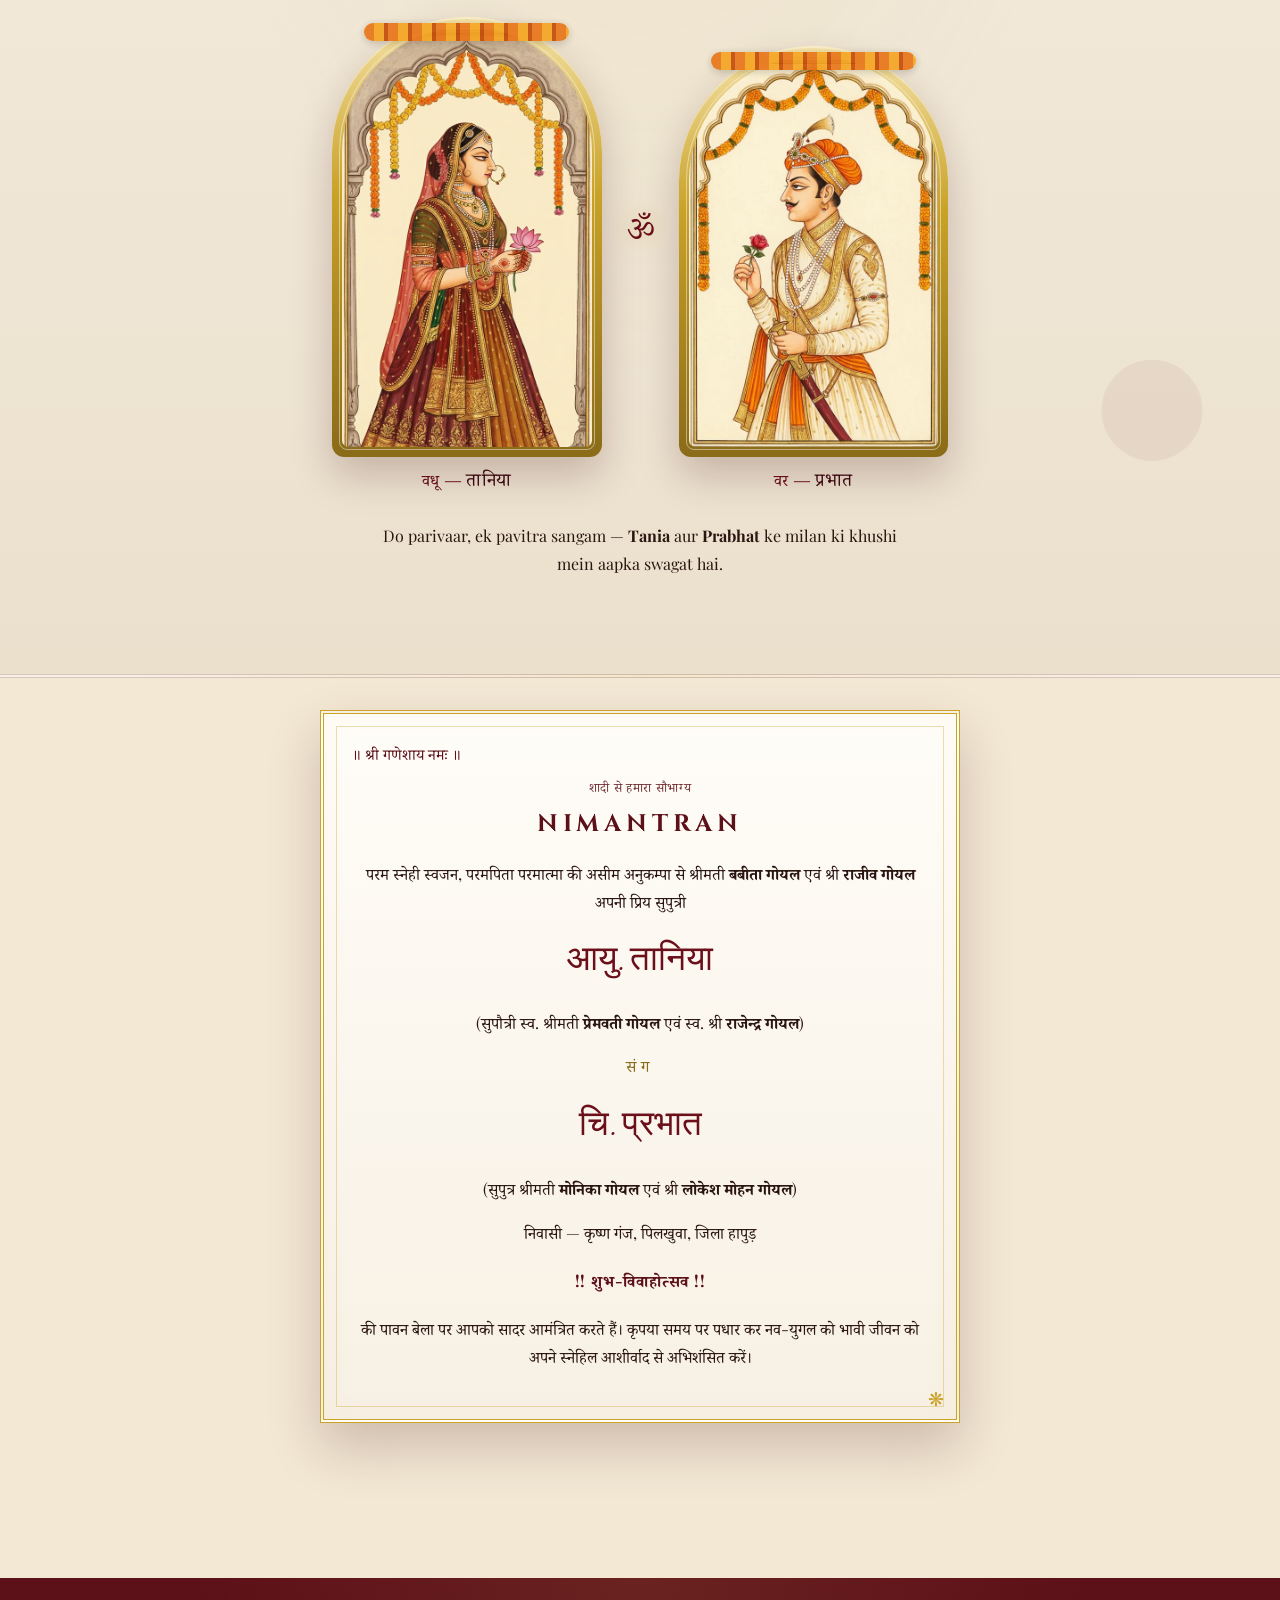
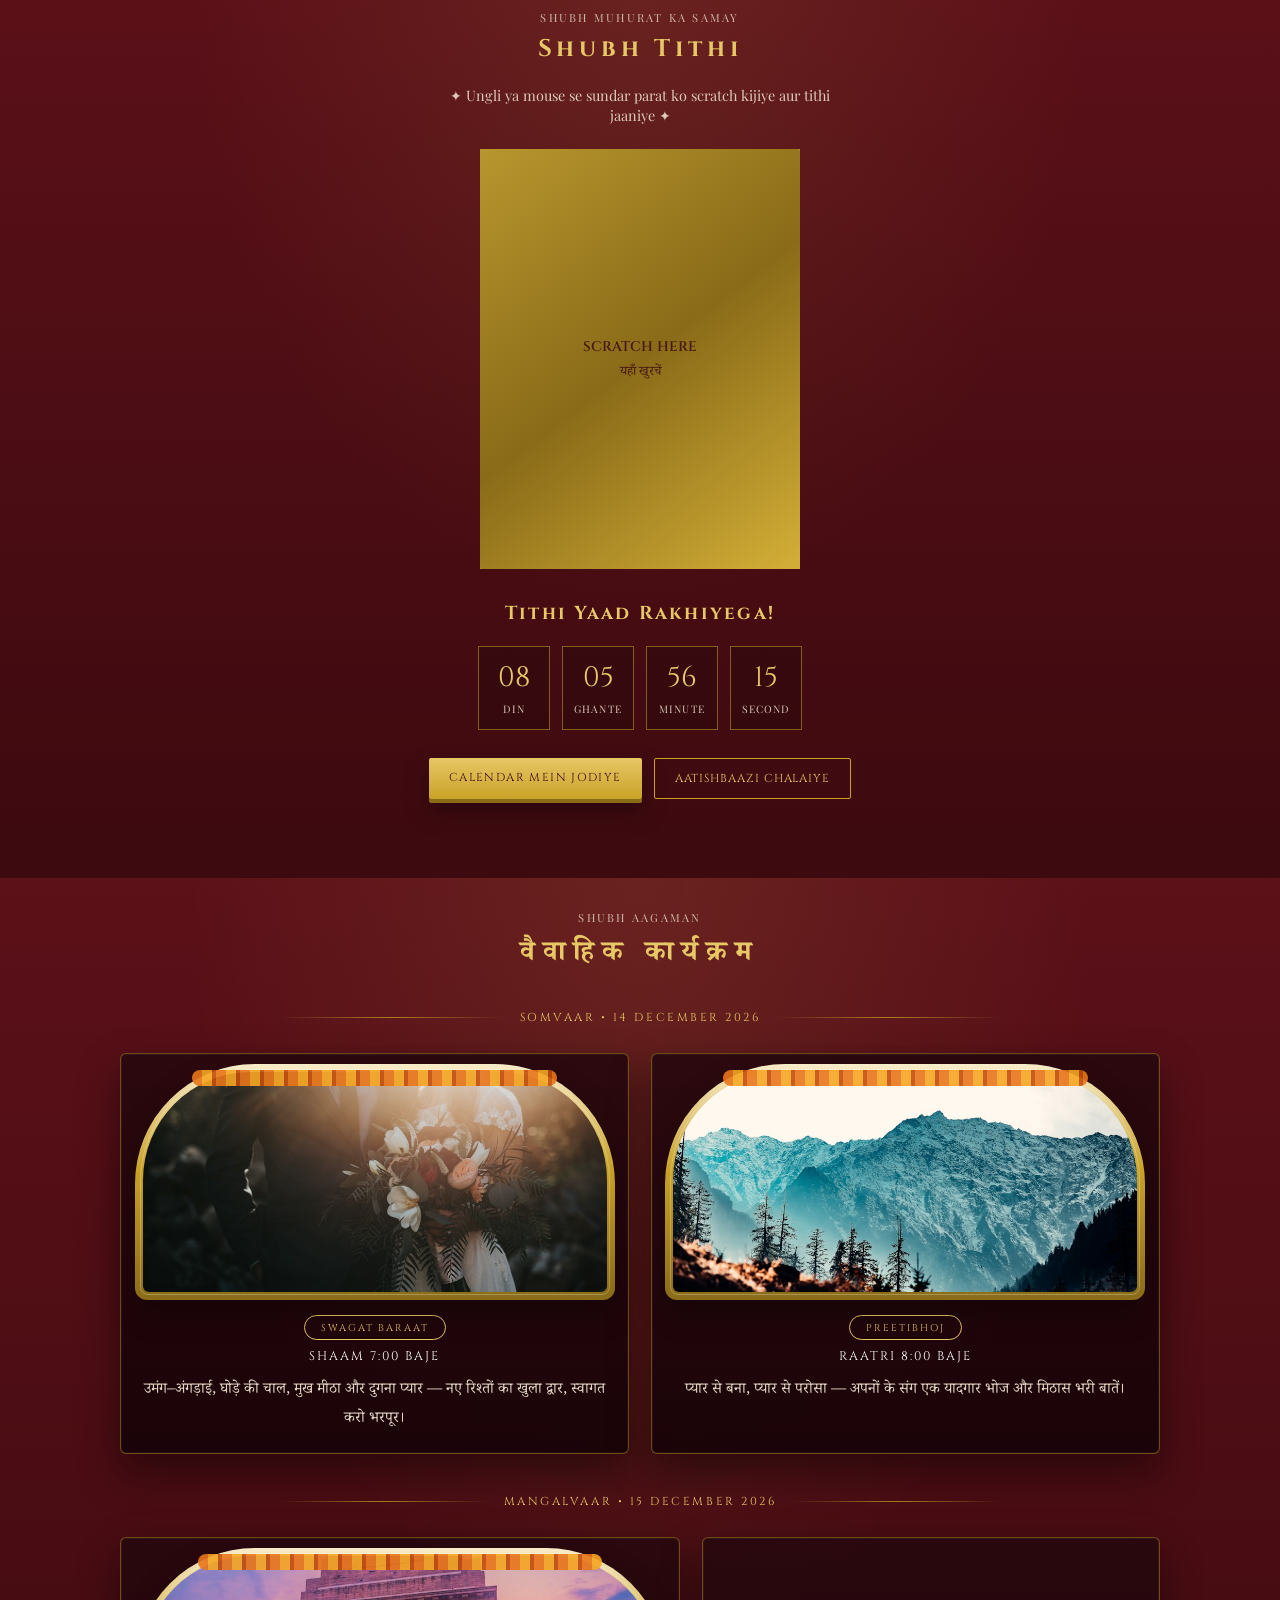
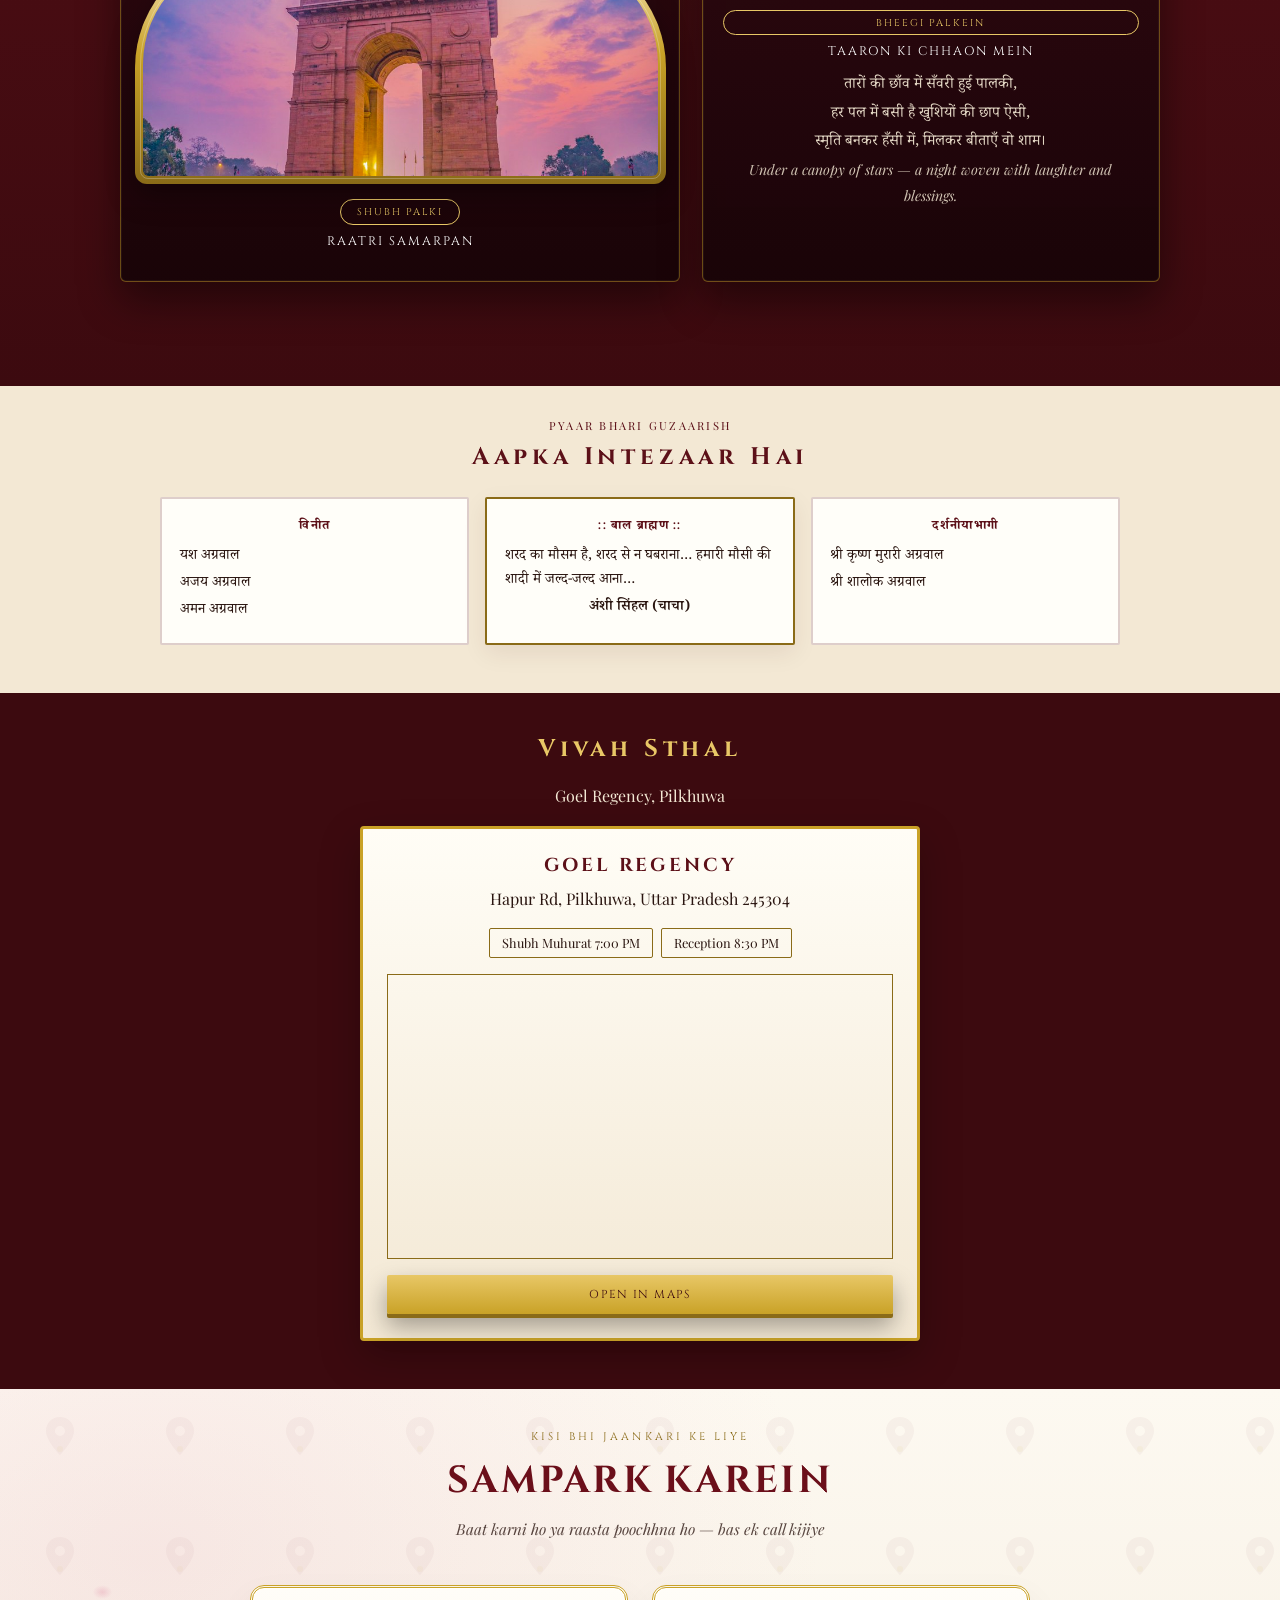
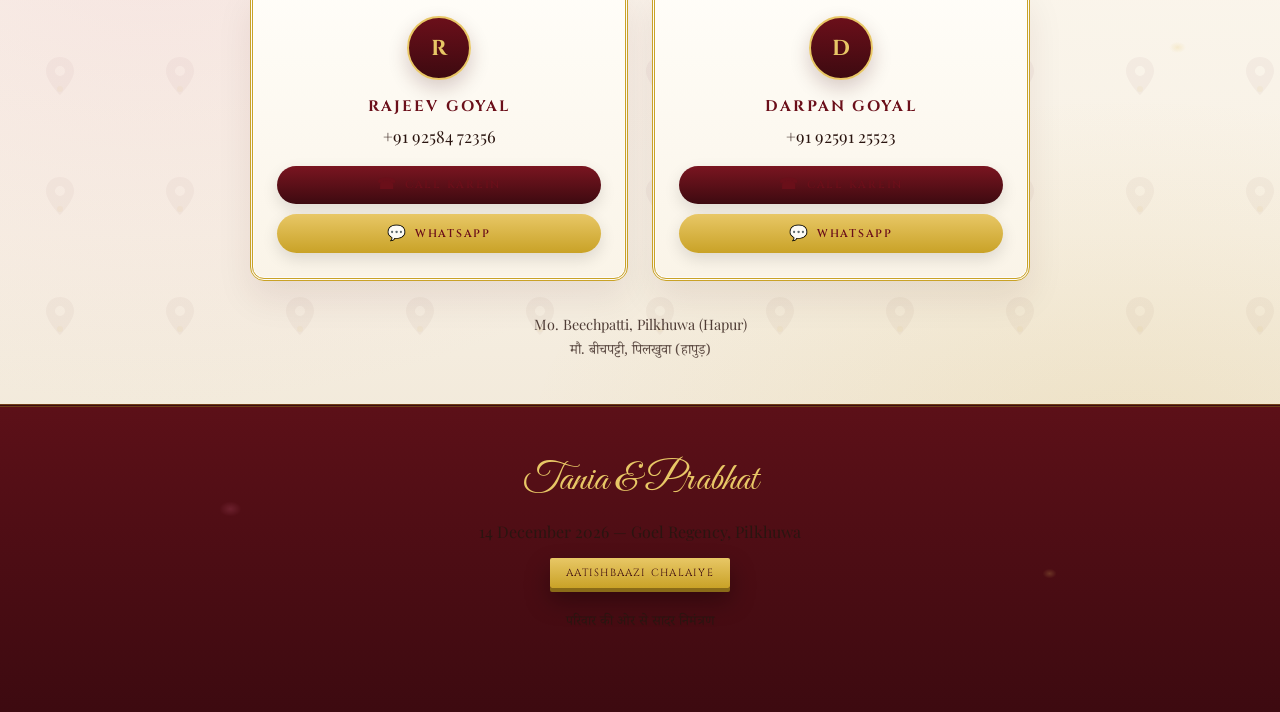
==== commit 84f08e7f: "Style Sampark section like premium royal contact cards Co-authored-by: darpan15025 <darpan15025@user" ====
--- a/index.html
+++ b/index.html
@@ -328,46 +328,65 @@
       </section>
 
       <!-- SAMPARK -->
-      <section id="sampark" class="view view--contact" data-view="sampark">
-        <div class="split-top split-top--compact">
-          <h2 class="section-title section-title--dark reveal">Sampark Karein</h2>
-          <p class="tagline tagline--dark reveal">
-            Koi sawaal ho to seedha phone ya WhatsApp
-          </p>
-        </div>
-        <div class="contact-grid">
-          <article class="contact-card reveal">
-            <div class="monogram">R</div>
-            <h3>Shri Rajeev Goyal</h3>
-            <p><a href="tel:+919258472356">+91 92584 72356</a></p>
-            <p class="contact-venue">मौ. बीचपट्टी, पिलखुवा (हापुड़)</p>
-            <div class="contact-actions">
-              <a class="btn btn-maroon" href="tel:+919258472356">Call Karein</a>
+      <section id="sampark" class="view view--contact view--sampark-premium" data-view="sampark">
+        <div class="sampark-petals" aria-hidden="true"></div>
+        <header class="sampark-header reveal">
+          <p class="sampark-eyebrow">Kisi Bhi Jaankari Ke Liye</p>
+          <h2 class="sampark-title">Sampark Karein</h2>
+          <p class="sampark-tagline">
+            Baat karni ho ya raasta poochhna ho — bas ek call kijiye
+          </p>
+        </header>
+        <div class="contact-grid contact-grid--premium">
+          <article class="contact-card contact-card--premium reveal">
+            <div class="monogram monogram--premium" aria-hidden="true">R</div>
+            <h3 class="contact-name">Rajeev Goyal</h3>
+            <p class="contact-phone">
+              <a href="tel:+919258472356">+91 92584 72356</a>
+            </p>
+            <div class="contact-actions contact-actions--stacked">
+              <a class="btn btn-contact btn-contact--call" href="tel:+919258472356">
+                <span class="btn-contact-icon" aria-hidden="true">☎</span>
+                Call Karein
+              </a>
               <a
-                class="btn btn-outline-dark"
+                class="btn btn-contact btn-contact--wa"
                 href="https://wa.me/919258472356"
                 target="_blank"
                 rel="noopener noreferrer"
-                >WhatsApp</a
               >
-            </div>
-          </article>
-          <article class="contact-card reveal reveal-delay-2">
-            <div class="monogram">D</div>
-            <h3>Shri Darpan Goyal</h3>
-            <p><a href="tel:+919259125523">+91 92591 25523</a></p>
-            <div class="contact-actions">
-              <a class="btn btn-maroon" href="tel:+919259125523">Call Karein</a>
+                <span class="btn-contact-icon" aria-hidden="true">💬</span>
+                WhatsApp
+              </a>
+            </div>
+          </article>
+          <article class="contact-card contact-card--premium reveal reveal-delay-2">
+            <div class="monogram monogram--premium" aria-hidden="true">D</div>
+            <h3 class="contact-name">Darpan Goyal</h3>
+            <p class="contact-phone">
+              <a href="tel:+919259125523">+91 92591 25523</a>
+            </p>
+            <div class="contact-actions contact-actions--stacked">
+              <a class="btn btn-contact btn-contact--call" href="tel:+919259125523">
+                <span class="btn-contact-icon" aria-hidden="true">☎</span>
+                Call Karein
+              </a>
               <a
-                class="btn btn-outline-dark"
+                class="btn btn-contact btn-contact--wa"
                 href="https://wa.me/919259125523"
                 target="_blank"
                 rel="noopener noreferrer"
-                >WhatsApp</a
               >
-            </div>
-          </article>
-        </div>
+                <span class="btn-contact-icon" aria-hidden="true">💬</span>
+                WhatsApp
+              </a>
+            </div>
+          </article>
+        </div>
+        <p class="sampark-venue reveal">
+          Mo. Beechpatti, Pilkhuwa (Hapur)<br />
+          <span class="sampark-venue-hi">मौ. बीचपट्टी, पिलखुवा (हापुड़)</span>
+        </p>
         <footer class="site-footer">
           <p class="footer-script reveal">Tania &amp; Prabhat</p>
           <p class="reveal">14 December 2026 — Goel Regency, Pilkhuwa</p>
--- a/css/royal.css
+++ b/css/royal.css
@@ -304,6 +304,201 @@
     linear-gradient(180deg, var(--maroon) 0%, var(--royal-maroon) 100%);
 }
 
+/* Sampark — premium contact panel (matches royal invitation cards) */
+
+.view--sampark-premium {
+  background:
+    radial-gradient(ellipse at 12% 18%, rgba(232, 176, 192, 0.22), transparent 42%),
+    radial-gradient(ellipse at 88% 72%, rgba(201, 162, 39, 0.12), transparent 38%),
+    url("data:image/svg+xml,%3Csvg xmlns='http://www.w3.org/2000/svg' width='120' height='120' viewBox='0 0 120 120'%3E%3Ccircle fill='%23c9a227' fill-opacity='0.06' cx='60' cy='60' r='3'/%3E%3Cpath fill='%236b0f1a' fill-opacity='0.04' d='M60 28c-8 0-14 6-14 14 0 10 14 24 14 24s14-14 14-24c0-8-6-14-14-14zm0 19a5 5 0 1 1 0-10 5 5 0 0 1 0 10z'/%3E%3C/svg%3E"),
+    linear-gradient(180deg, #fdf9f1 0%, var(--royal-ivory) 48%, var(--royal-ivory-deep) 100%);
+  color: var(--text-dark);
+  text-align: center;
+  overflow: hidden;
+  padding-bottom: 0;
+}
+
+.view--sampark-premium .site-footer {
+  margin-top: 0;
+  border-top: 3px double rgba(201, 162, 39, 0.35);
+}
+
+.sampark-petals {
+  position: absolute;
+  inset: 0;
+  pointer-events: none;
+  opacity: 0.55;
+  background-image:
+    radial-gradient(ellipse 14px 10px at 8% 22%, rgba(219, 112, 147, 0.45), transparent 70%),
+    radial-gradient(ellipse 12px 8px at 92% 28%, rgba(232, 199, 102, 0.4), transparent 70%),
+    radial-gradient(ellipse 16px 11px at 18% 78%, rgba(219, 112, 147, 0.35), transparent 70%),
+    radial-gradient(ellipse 10px 7px at 82% 85%, rgba(232, 199, 102, 0.38), transparent 70%);
+}
+
+.sampark-header {
+  position: relative;
+  z-index: 1;
+  padding: 2.5rem 1.25rem 1.25rem;
+  max-width: 640px;
+  margin: 0 auto;
+}
+
+.sampark-eyebrow {
+  margin: 0 0 0.65rem;
+  font-family: var(--font-display);
+  font-size: 0.68rem;
+  letter-spacing: 0.28em;
+  text-transform: uppercase;
+  color: var(--gold-dark);
+}
+
+.sampark-title {
+  margin: 0 0 0.75rem;
+  font-family: var(--font-display);
+  font-size: clamp(1.75rem, 5vw, 2.35rem);
+  font-weight: 700;
+  letter-spacing: 0.06em;
+  color: var(--maroon-rich);
+  text-transform: uppercase;
+}
+
+.sampark-tagline {
+  margin: 0;
+  font-family: var(--font-body);
+  font-size: 0.95rem;
+  font-style: italic;
+  color: rgba(42, 21, 16, 0.78);
+  line-height: 1.55;
+}
+
+.contact-grid--premium {
+  position: relative;
+  z-index: 1;
+  grid-template-columns: repeat(auto-fit, minmax(280px, 1fr));
+  gap: 1.5rem;
+  max-width: 820px;
+  margin: 0 auto;
+  padding: 1.5rem 1.25rem 2rem;
+  background: transparent;
+}
+
+.contact-card--premium {
+  padding: 1.75rem 1.5rem 1.6rem;
+  border: 3px double var(--gold);
+  border-radius: 14px;
+  background: linear-gradient(180deg, #fffdf8, #faf4e8);
+  box-shadow:
+    0 18px 36px rgba(61, 10, 16, 0.08),
+    inset 0 0 0 1px rgba(255, 255, 255, 0.65);
+}
+
+.monogram--premium {
+  width: 64px;
+  height: 64px;
+  margin-bottom: 1rem;
+  border: 2px solid var(--gold-light);
+  background: linear-gradient(180deg, var(--maroon-rich), var(--maroon-deep));
+  color: var(--gold-light);
+  font-size: 1.35rem;
+  box-shadow: 0 8px 20px rgba(61, 10, 16, 0.2);
+}
+
+.contact-name {
+  margin: 0 0 0.5rem;
+  font-family: var(--font-display);
+  font-size: 0.95rem;
+  font-weight: 700;
+  letter-spacing: 0.14em;
+  text-transform: uppercase;
+  color: var(--maroon-rich);
+}
+
+.contact-phone {
+  margin: 0 0 1.15rem;
+  font-family: var(--font-body);
+  font-size: 1.05rem;
+}
+
+.contact-phone a {
+  color: var(--text-dark);
+  text-decoration: none;
+}
+
+.contact-phone a:hover {
+  color: var(--maroon);
+}
+
+.contact-actions--stacked {
+  flex-direction: column;
+  align-items: stretch;
+  gap: 0.65rem;
+  margin-top: 0;
+}
+
+.btn-contact {
+  width: 100%;
+  display: inline-flex;
+  align-items: center;
+  justify-content: center;
+  gap: 0.45rem;
+  padding: 0.72rem 1rem;
+  border-radius: 999px;
+  font-family: var(--font-display);
+  font-size: 0.68rem;
+  font-weight: 600;
+  letter-spacing: 0.16em;
+  text-transform: uppercase;
+  text-decoration: none;
+  border: none;
+  box-shadow: 0 6px 16px rgba(0, 0, 0, 0.12);
+  transition: transform 0.15s ease, box-shadow 0.15s ease;
+}
+
+.btn-contact:active {
+  transform: scale(0.98);
+}
+
+.btn-contact--call {
+  background: linear-gradient(180deg, #7a1520, var(--maroon-deep));
+  color: var(--cream);
+}
+
+.btn-contact--call:hover {
+  box-shadow: 0 8px 20px rgba(61, 10, 16, 0.35);
+}
+
+.btn-contact--wa {
+  background: linear-gradient(180deg, var(--gold-light), var(--gold));
+  color: var(--maroon-deep);
+}
+
+.btn-contact--wa:hover {
+  box-shadow: 0 8px 22px rgba(201, 162, 39, 0.45);
+}
+
+.btn-contact-icon {
+  font-size: 0.95rem;
+  line-height: 1;
+  opacity: 0.95;
+}
+
+.sampark-venue {
+  position: relative;
+  z-index: 1;
+  margin: 0;
+  padding: 0 1.25rem 2.5rem;
+  font-family: var(--font-body);
+  font-size: 0.9rem;
+  color: rgba(42, 21, 16, 0.82);
+  line-height: 1.65;
+}
+
+.sampark-venue-hi {
+  font-family: "Noto Serif Devanagari", serif;
+  font-size: 0.88rem;
+  opacity: 0.9;
+}
+
 @media (max-width: 640px) {
   .royal-couple-row {
     grid-template-columns: 1fr;
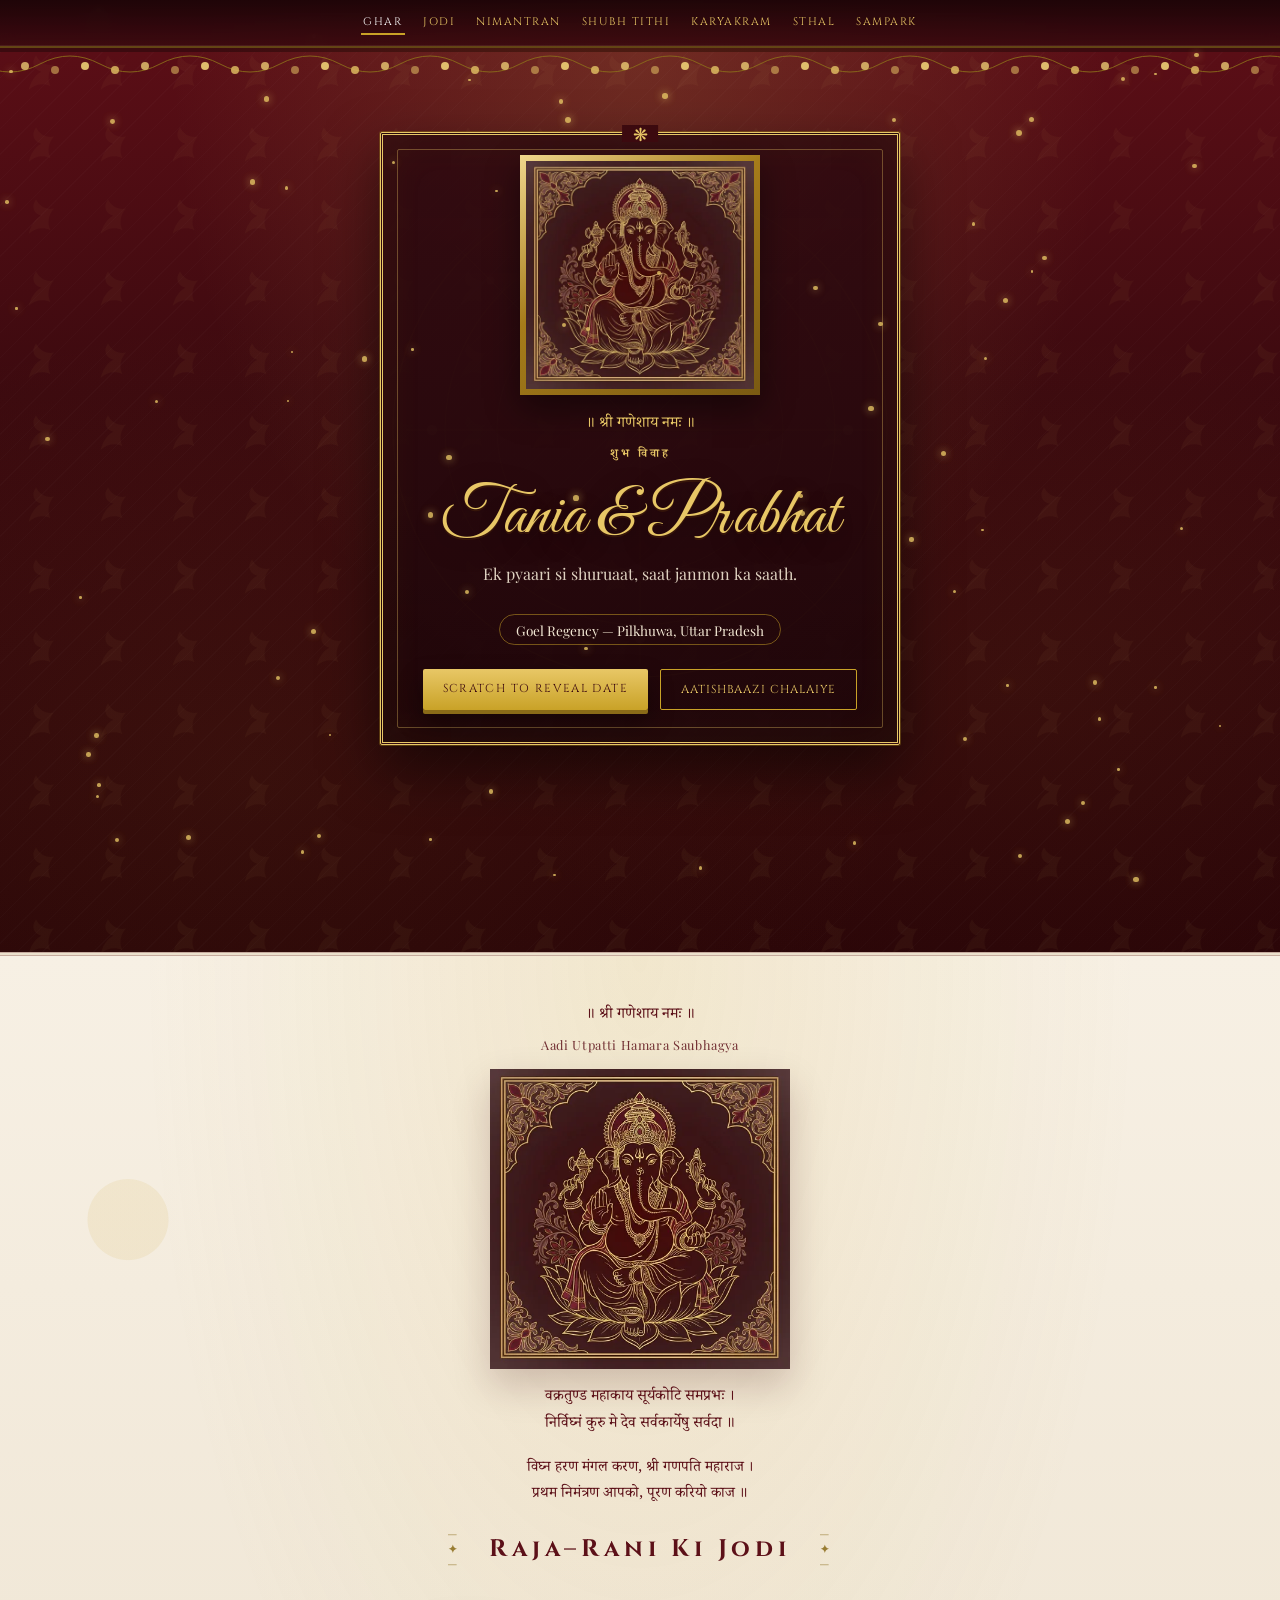
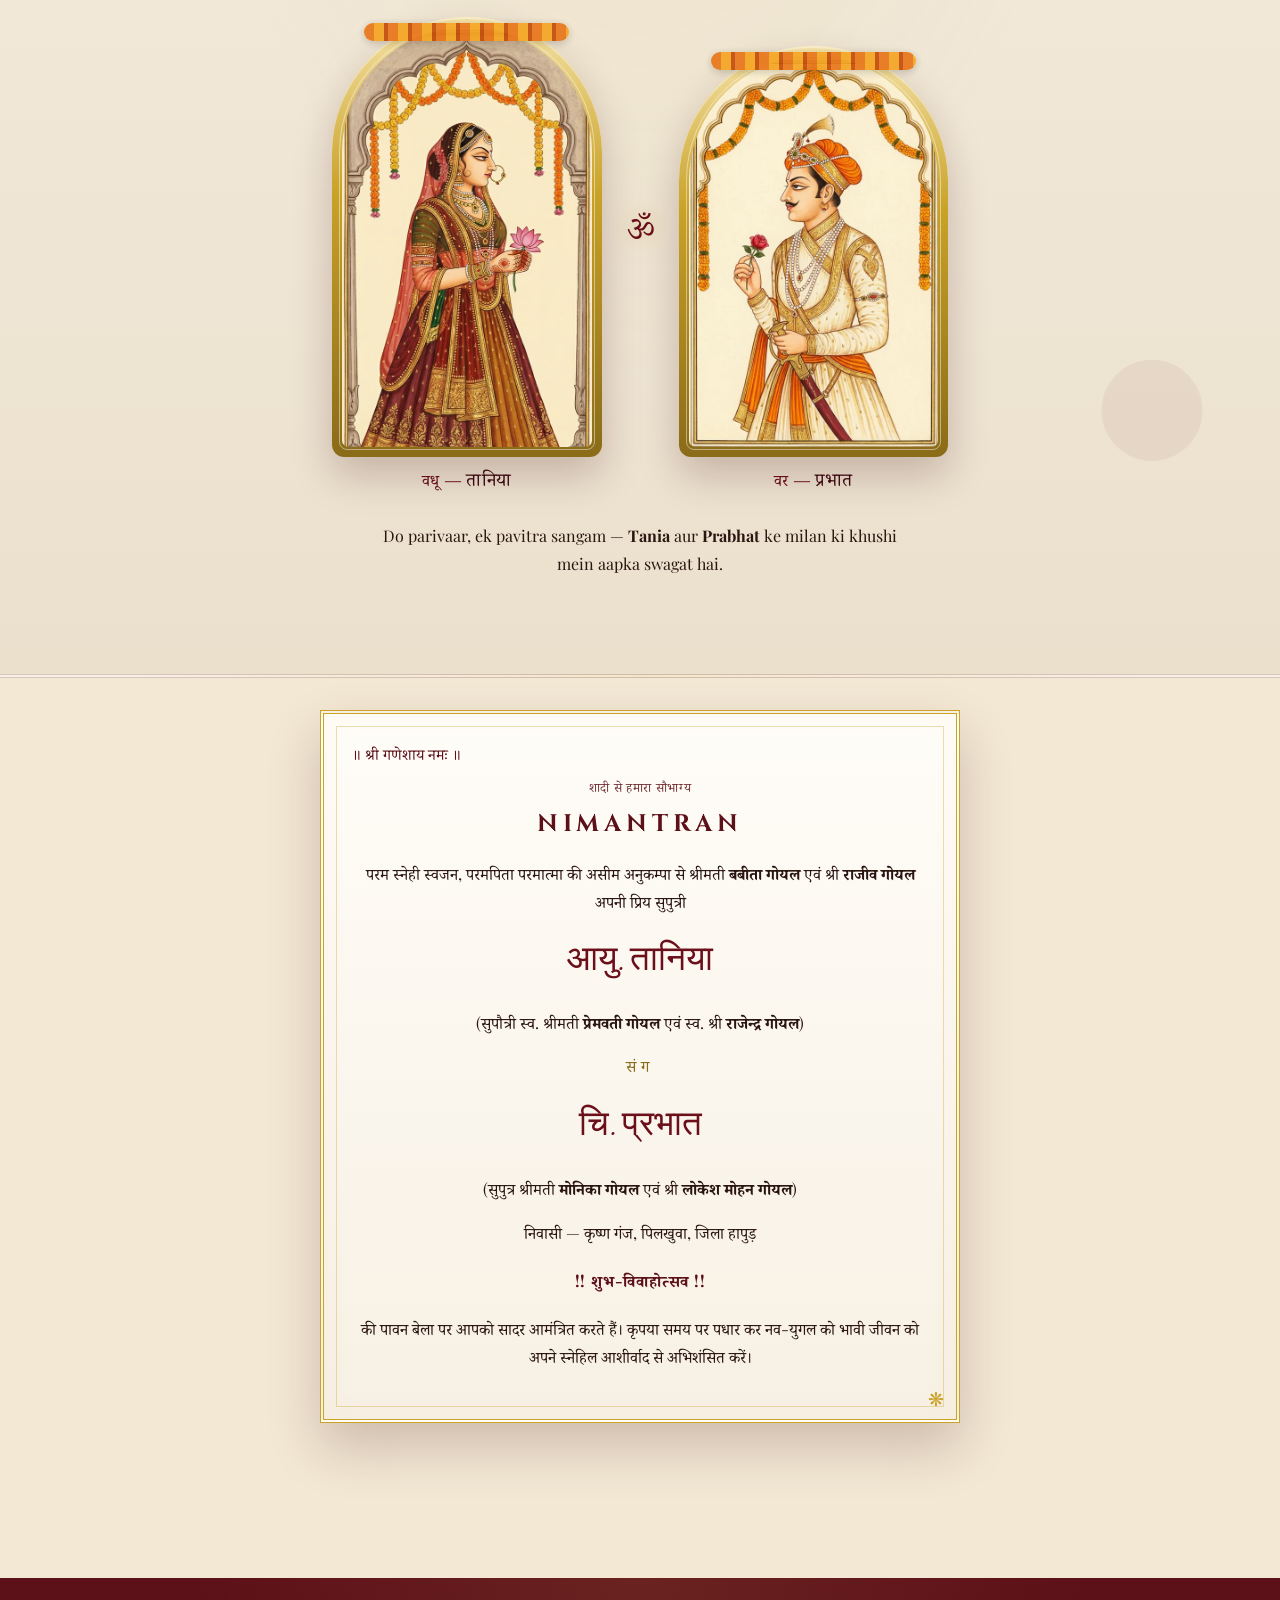
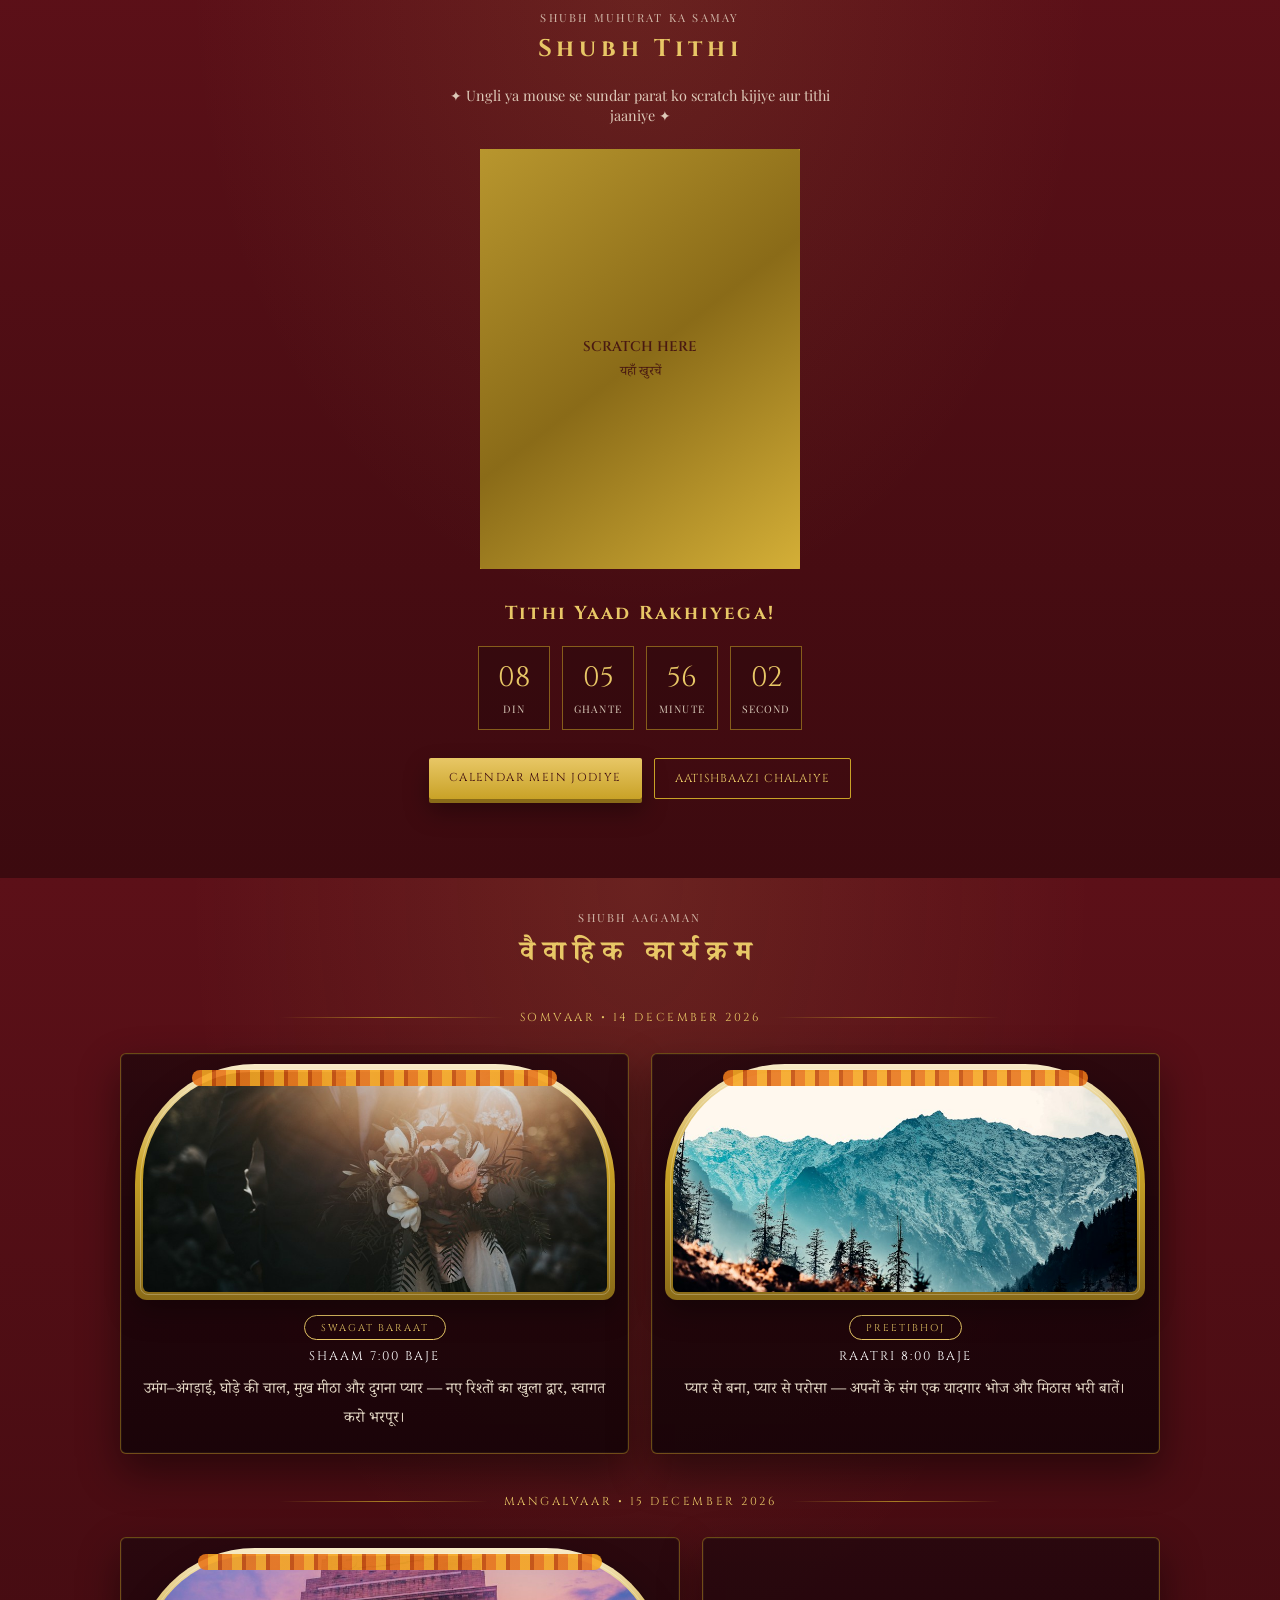
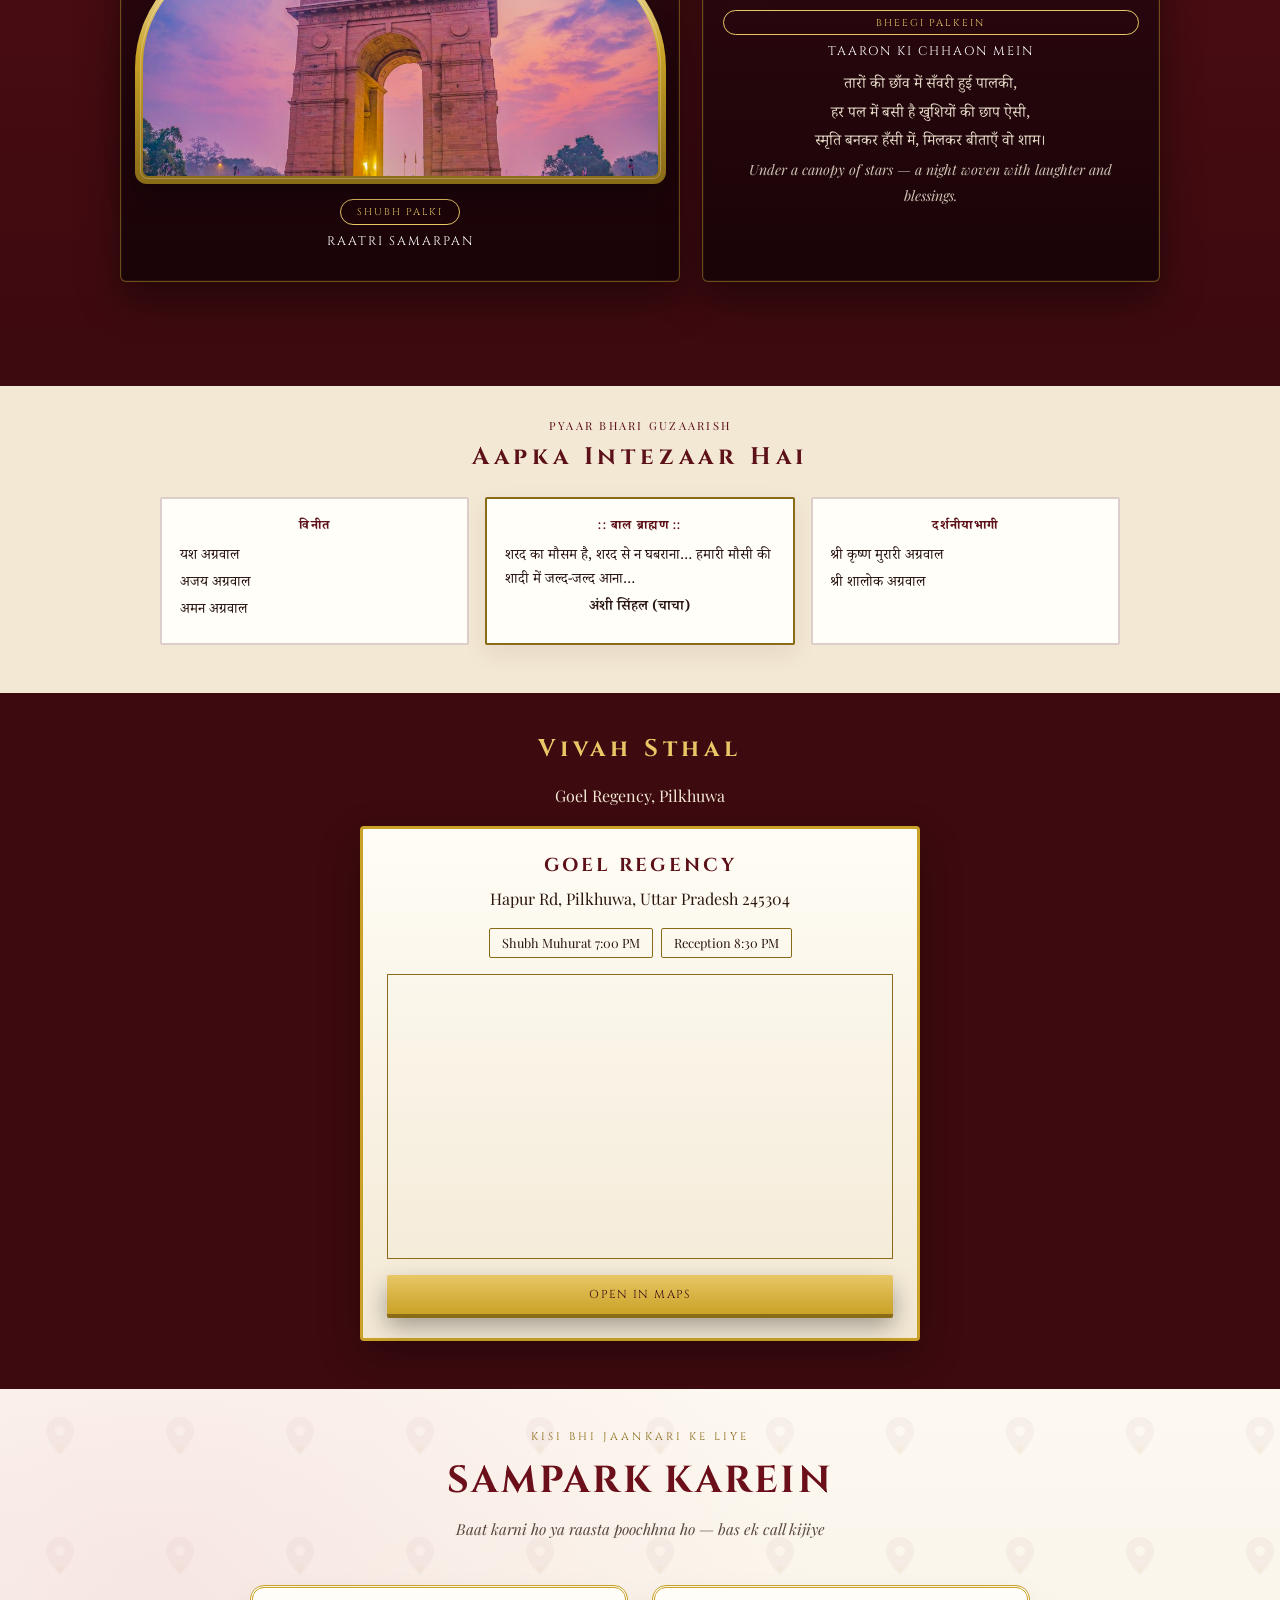
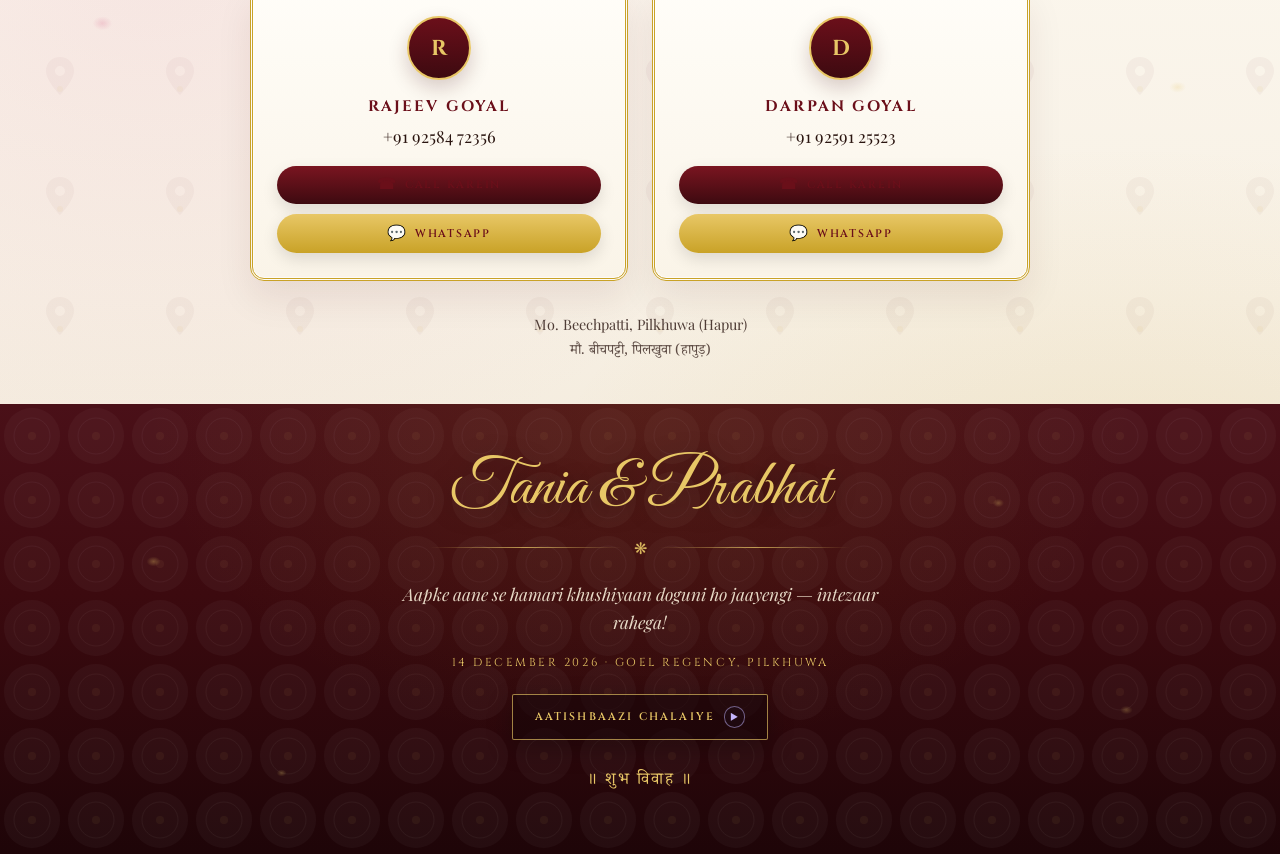
==== commit 4f2d58a2: "Royal closing footer with reference copy and gold-on-maroon styling Co-authored-by: darpan15025 <dar" ====
--- a/index.html
+++ b/index.html
@@ -387,13 +387,25 @@
           Mo. Beechpatti, Pilkhuwa (Hapur)<br />
           <span class="sampark-venue-hi">मौ. बीचपट्टी, पिलखुवा (हापुड़)</span>
         </p>
-        <footer class="site-footer">
-          <p class="footer-script reveal">Tania &amp; Prabhat</p>
-          <p class="reveal">14 December 2026 — Goel Regency, Pilkhuwa</p>
-          <button type="button" class="btn btn-gold btn-sm reveal" id="btn-aatish-footer">
+        <footer class="site-footer site-footer--royal">
+          <div class="footer-petals" aria-hidden="true"></div>
+          <p class="footer-script footer-script--royal reveal">Tania &amp; Prabhat</p>
+          <div class="footer-divider reveal" aria-hidden="true">
+            <span class="footer-divider-line"></span>
+            <span class="footer-divider-ornament">❋</span>
+            <span class="footer-divider-line"></span>
+          </div>
+          <p class="footer-wish reveal">
+            Aapke aane se hamari khushiyaan doguni ho jaayengi — intezaar rahega!
+          </p>
+          <p class="footer-meta reveal">
+            14 December 2026 · Goel Regency, Pilkhuwa
+          </p>
+          <button type="button" class="btn btn-footer-aatish reveal" id="btn-aatish-footer">
             Aatishbaazi Chalaiye
+            <span class="btn-footer-play" aria-hidden="true">▶</span>
           </button>
-          <p class="copyright reveal">परिवार की ओर से सादर निमंत्रण</p>
+          <p class="footer-shubh reveal">॥ शुभ विवाह ॥</p>
         </footer>
       </section>
     </main>
--- a/css/royal.css
+++ b/css/royal.css
@@ -318,9 +318,9 @@
   padding-bottom: 0;
 }
 
-.view--sampark-premium .site-footer {
+.view--sampark-premium .site-footer--royal {
   margin-top: 0;
-  border-top: 3px double rgba(201, 162, 39, 0.35);
+  border-top: none;
 }
 
 .sampark-petals {
@@ -499,6 +499,134 @@
   opacity: 0.9;
 }
 
+/* Closing footer — dark royal panel */
+
+.site-footer--royal {
+  position: relative;
+  overflow: hidden;
+  padding: 3.25rem 1.5rem 3.75rem;
+  background:
+    radial-gradient(ellipse at 50% 0%, rgba(201, 162, 39, 0.1), transparent 55%),
+    url("data:image/svg+xml,%3Csvg xmlns='http://www.w3.org/2000/svg' width='64' height='64' viewBox='0 0 64 64'%3E%3Ccircle fill='%23ffffff' fill-opacity='0.03' cx='32' cy='32' r='28'/%3E%3Ccircle fill='none' stroke='%23ffffff' stroke-opacity='0.04' cx='32' cy='32' r='18'/%3E%3Ccircle fill='%23e8c766' fill-opacity='0.05' cx='32' cy='32' r='4'/%3E%3C/svg%3E"),
+    linear-gradient(180deg, #4a1018 0%, var(--royal-maroon) 42%, #1e0508 100%);
+}
+
+.footer-petals {
+  position: absolute;
+  inset: 0;
+  pointer-events: none;
+  background-image:
+    radial-gradient(ellipse 10px 7px at 12% 35%, rgba(232, 199, 102, 0.5), transparent 70%),
+    radial-gradient(ellipse 8px 6px at 78% 22%, rgba(232, 199, 102, 0.45), transparent 70%),
+    radial-gradient(ellipse 9px 6px at 88% 68%, rgba(232, 199, 102, 0.4), transparent 70%),
+    radial-gradient(ellipse 7px 5px at 22% 82%, rgba(232, 199, 102, 0.42), transparent 70%);
+  opacity: 0.65;
+}
+
+.site-footer--royal > *:not(.footer-petals) {
+  position: relative;
+  z-index: 1;
+}
+
+.footer-script--royal {
+  font-family: var(--font-script);
+  font-size: clamp(2.75rem, 10vw, 4rem);
+  color: var(--gold-light);
+  margin: 0 0 0.85rem;
+  line-height: 1.05;
+  text-shadow: 0 4px 24px rgba(0, 0, 0, 0.35);
+}
+
+.footer-divider {
+  display: flex;
+  align-items: center;
+  justify-content: center;
+  gap: 0.75rem;
+  max-width: 420px;
+  margin: 0 auto 1.35rem;
+}
+
+.footer-divider-line {
+  flex: 1;
+  height: 1px;
+  background: linear-gradient(90deg, transparent, rgba(232, 199, 102, 0.75), transparent);
+}
+
+.footer-divider-ornament {
+  color: var(--gold-light);
+  font-size: 1rem;
+  opacity: 0.9;
+}
+
+.footer-wish {
+  max-width: 520px;
+  margin: 0 auto 1.15rem;
+  font-family: var(--font-body);
+  font-size: clamp(0.95rem, 2.8vw, 1.08rem);
+  font-style: italic;
+  font-weight: 400;
+  line-height: 1.65;
+  color: rgba(243, 232, 212, 0.92);
+}
+
+.footer-meta {
+  margin: 0 auto 1.5rem;
+  font-family: var(--font-display);
+  font-size: 0.72rem;
+  letter-spacing: 0.22em;
+  text-transform: uppercase;
+  color: var(--gold-light);
+  opacity: 0.95;
+}
+
+.btn-footer-aatish {
+  display: inline-flex;
+  align-items: center;
+  justify-content: center;
+  gap: 0.55rem;
+  margin: 0 auto 1.75rem;
+  padding: 0.7rem 1.35rem;
+  font-family: var(--font-display);
+  font-size: 0.68rem;
+  font-weight: 600;
+  letter-spacing: 0.2em;
+  text-transform: uppercase;
+  color: var(--gold-light);
+  background: rgba(20, 4, 8, 0.55);
+  border: 1px solid rgba(232, 199, 102, 0.65);
+  border-radius: 2px;
+  cursor: pointer;
+  box-shadow: 0 8px 24px rgba(0, 0, 0, 0.25);
+  transition: background 0.2s ease, box-shadow 0.2s ease;
+}
+
+.btn-footer-aatish:hover {
+  background: rgba(40, 8, 14, 0.75);
+  box-shadow: 0 10px 28px rgba(201, 162, 39, 0.2);
+}
+
+.btn-footer-play {
+  display: inline-grid;
+  place-items: center;
+  width: 1.35rem;
+  height: 1.35rem;
+  font-size: 0.55rem;
+  line-height: 1;
+  color: #c4b5fd;
+  border: 1px solid rgba(196, 181, 253, 0.5);
+  border-radius: 50%;
+  background: rgba(30, 10, 20, 0.6);
+}
+
+.footer-shubh {
+  margin: 0;
+  font-family: "Noto Serif Devanagari", serif;
+  font-size: 1.05rem;
+  letter-spacing: 0.12em;
+  color: var(--gold-light);
+  opacity: 0.95;
+}
+
 @media (max-width: 640px) {
   .royal-couple-row {
     grid-template-columns: 1fr;
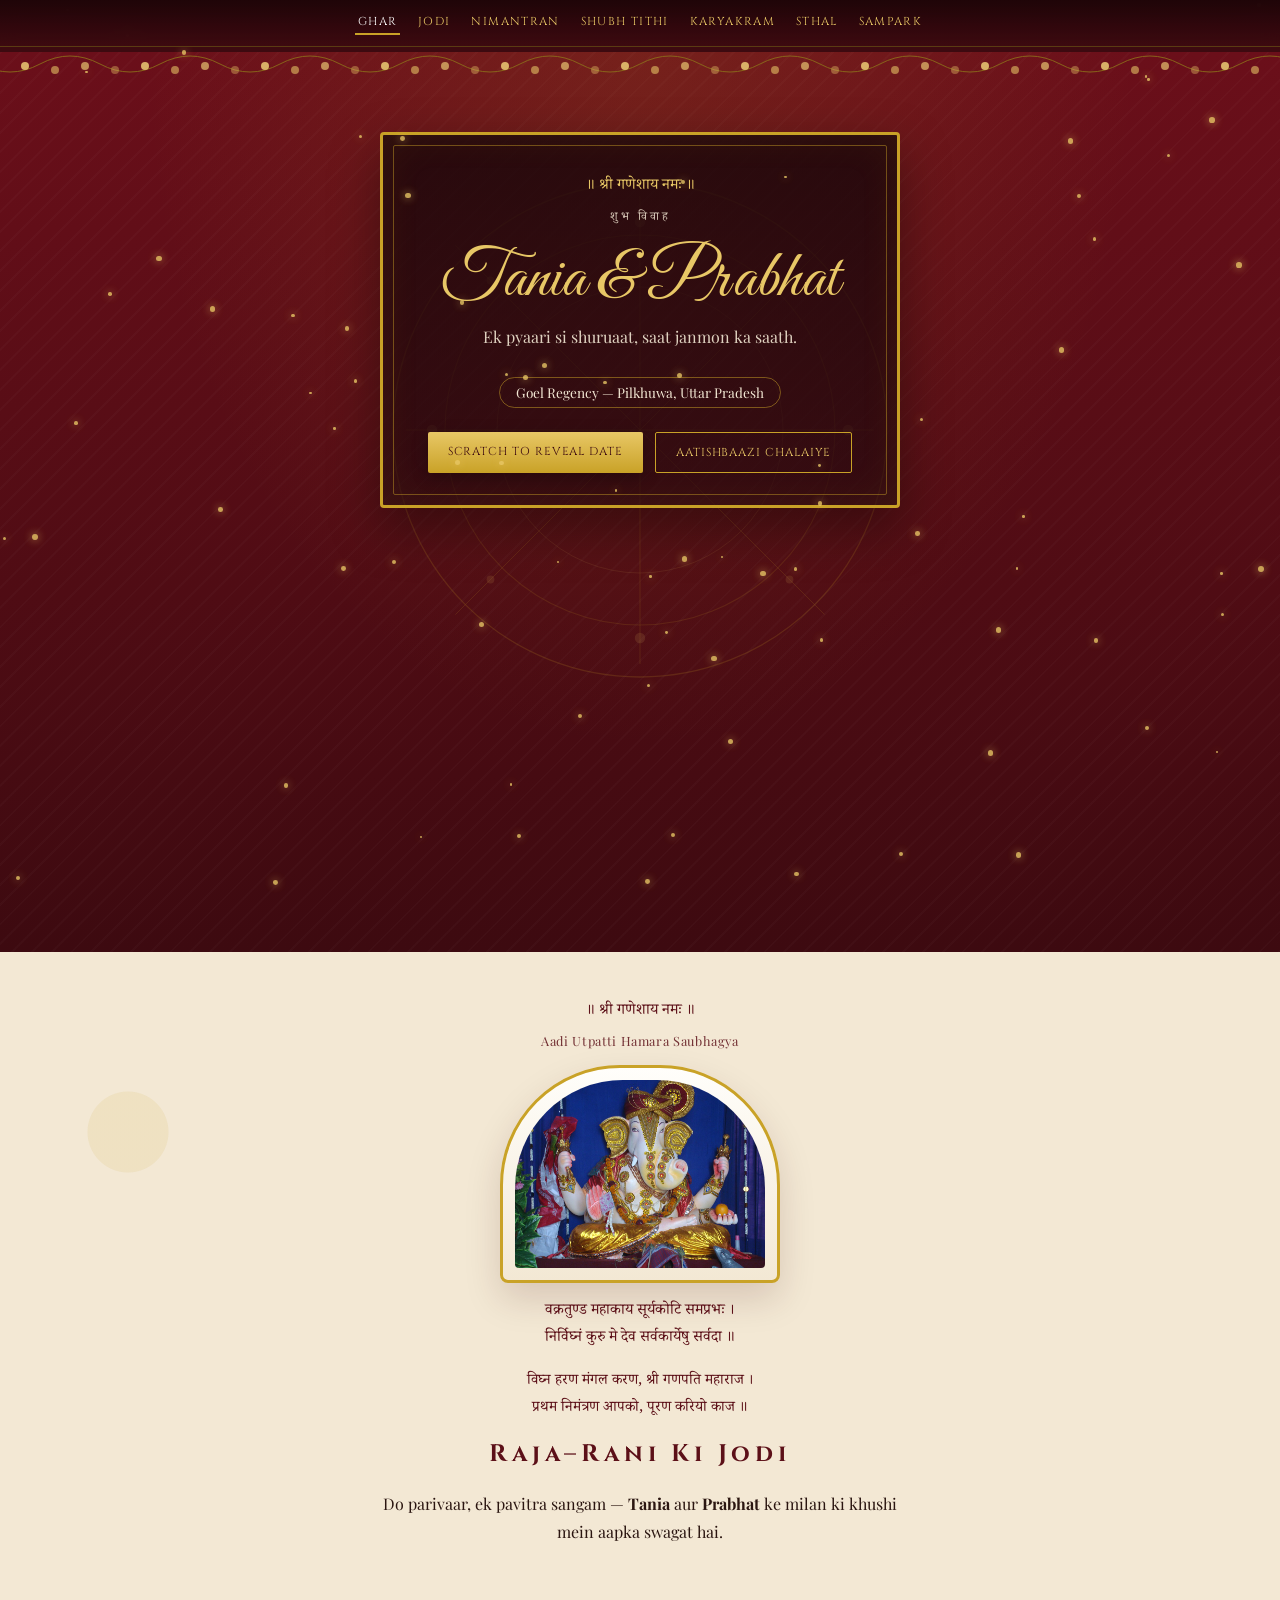
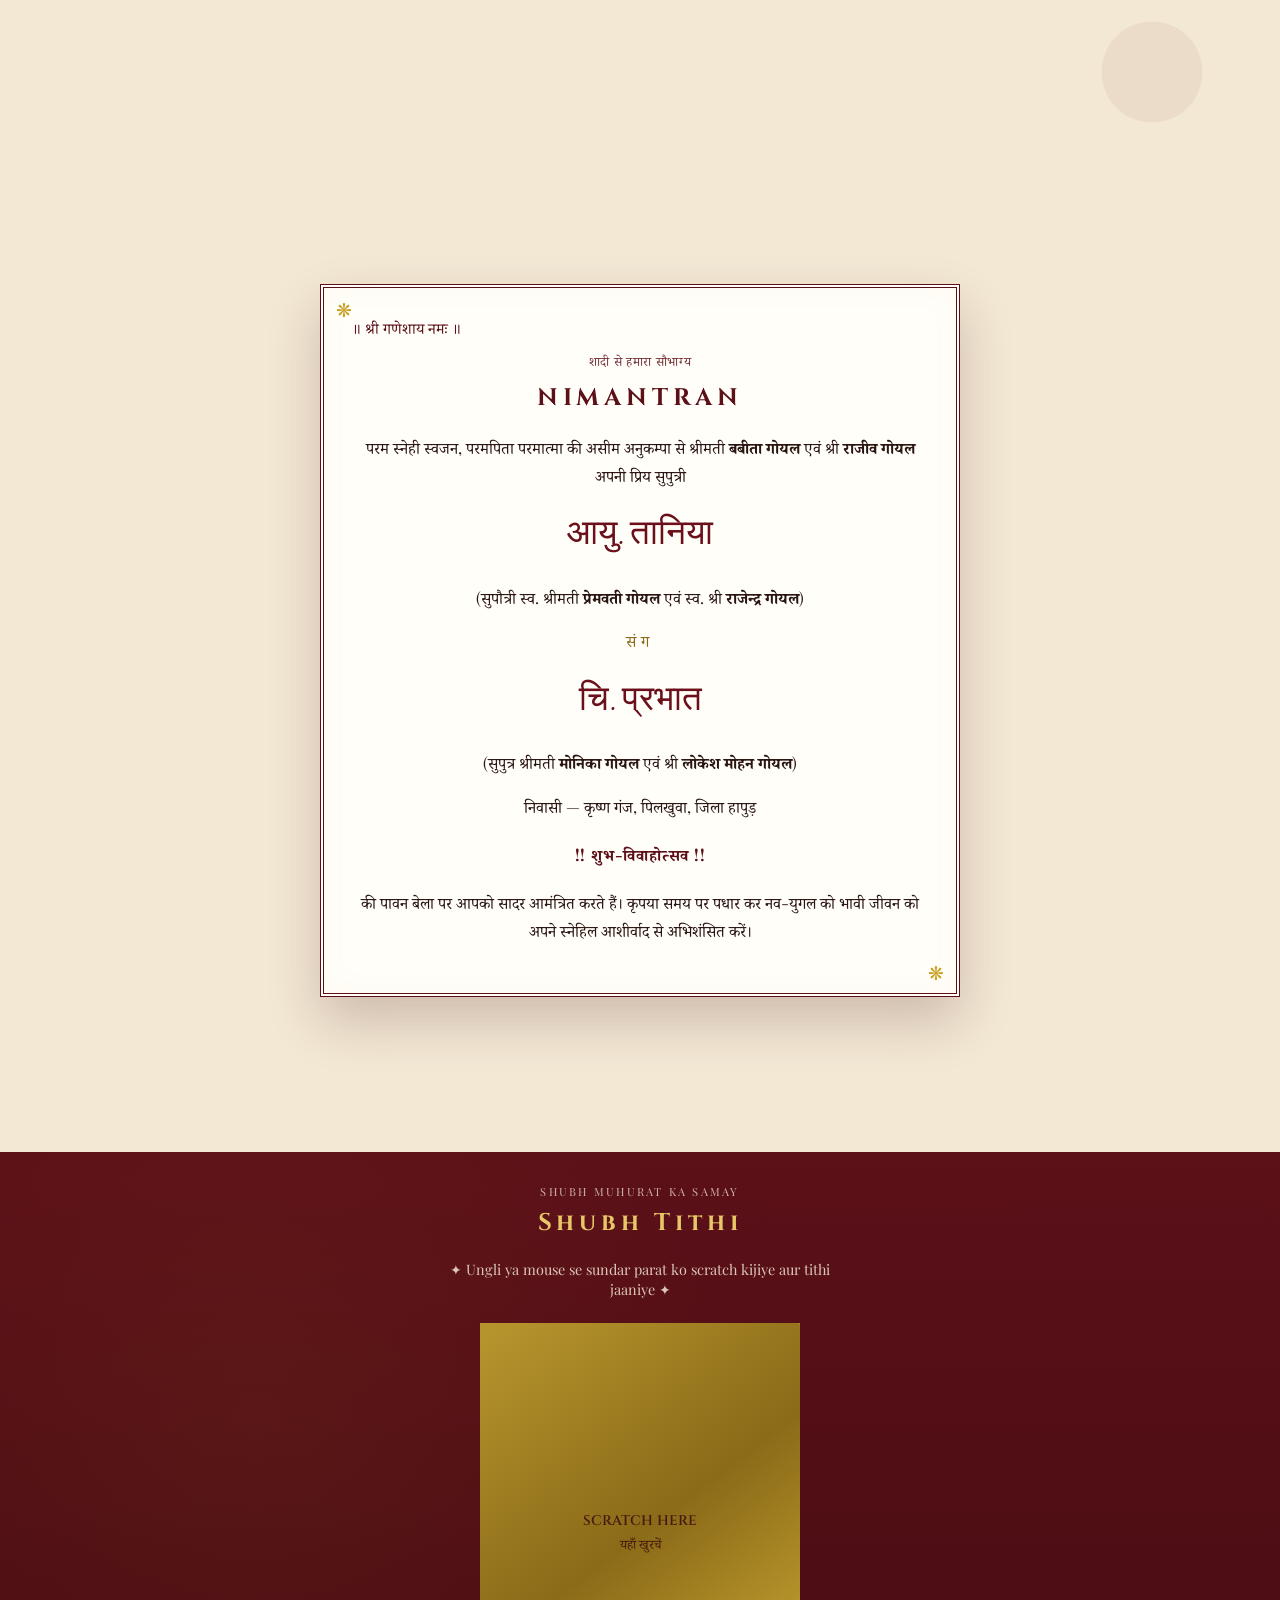
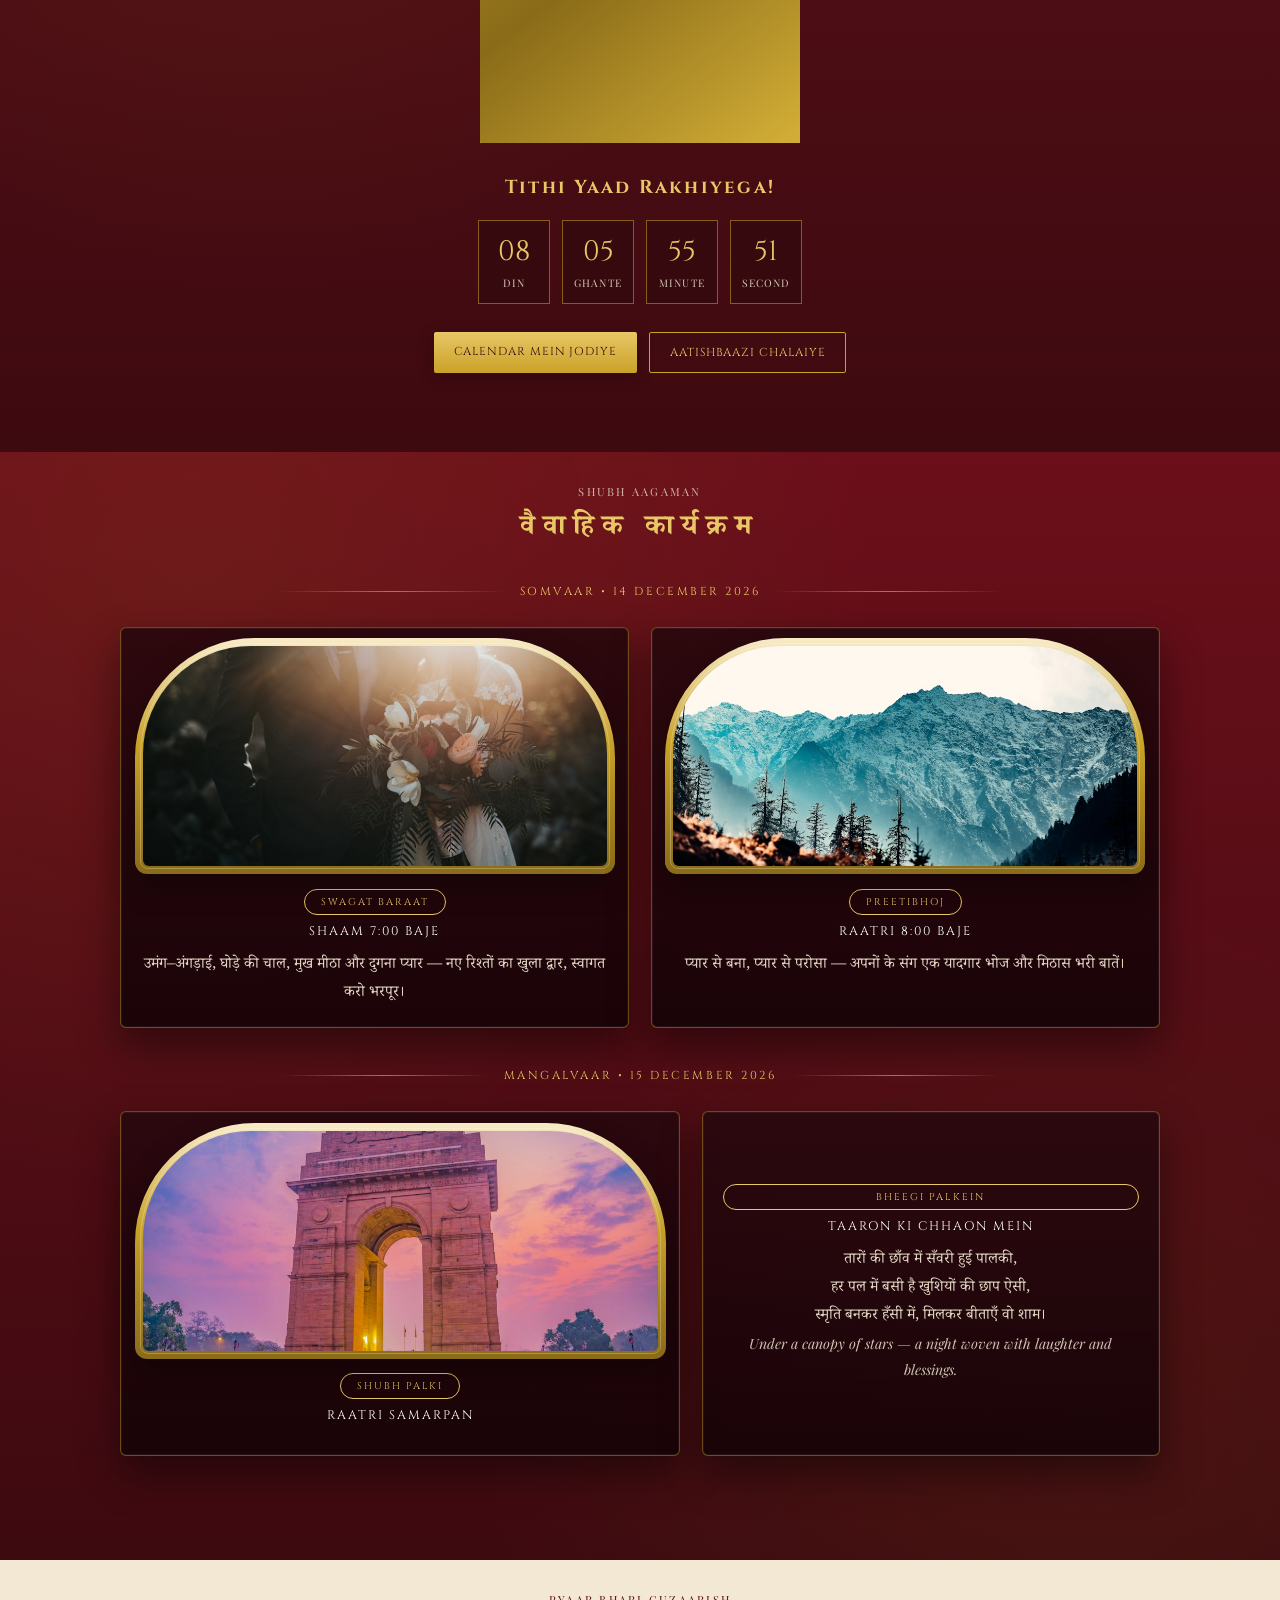
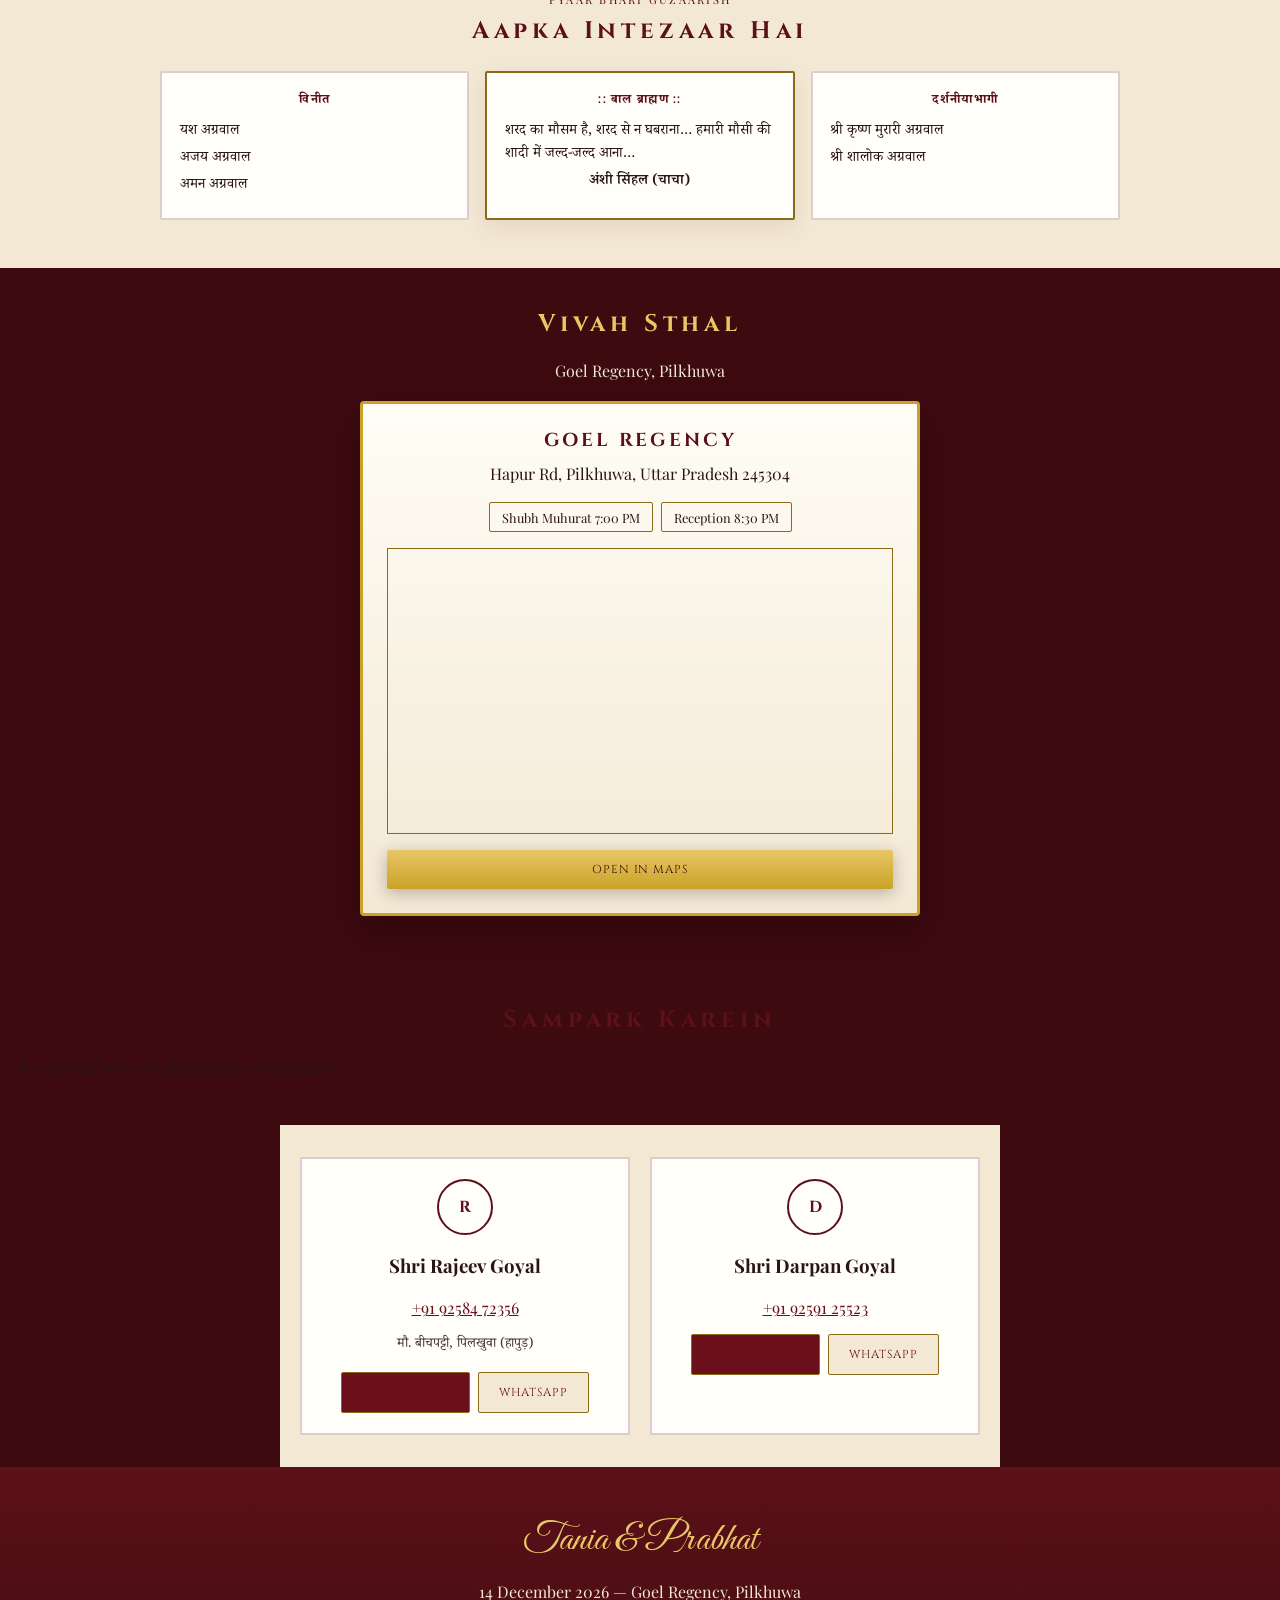
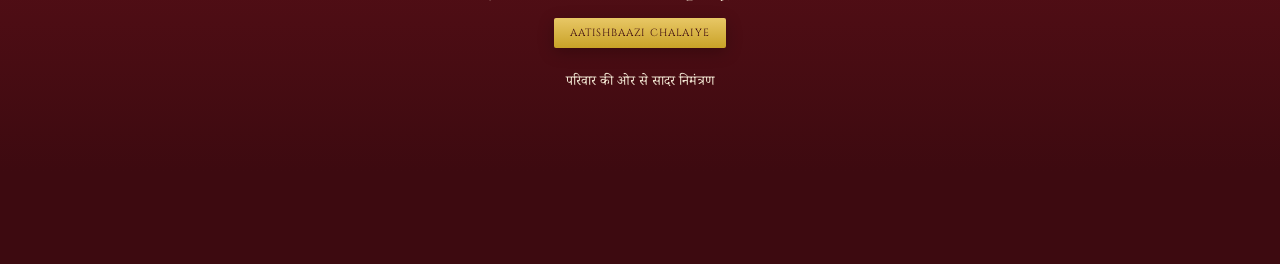
==== commit 9fad7ace: "Remove broken hero goddess trio from Ghar section Co-authored-by: darpan15025 <darpan15025@users.nor" ====
--- a/index.html
+++ b/index.html
@@ -17,7 +17,6 @@
     <link rel="stylesheet" href="css/main.css" />
     <link rel="stylesheet" href="css/animations.css" />
     <link rel="stylesheet" href="css/premium.css" />
-    <link rel="stylesheet" href="css/royal.css" />
   </head>
   <body>
     <div id="page-transition-overlay" aria-hidden="true"></div>
@@ -42,17 +41,7 @@
       <section id="ghar" class="view view--hero pattern-drift" data-view="ghar">
         <div class="mandala-ring mandala-glow" aria-hidden="true"></div>
         <div class="fairy-lights" aria-hidden="true"></div>
-        <div class="mandala-frame mandala-frame--royal reveal is-visible">
-          <div class="royal-medallion" aria-hidden="false">
-            <img
-              src="assets/royal/ganesha-ornate.png"
-              alt="श्री गणेश"
-              width="240"
-              height="240"
-              loading="eager"
-              decoding="async"
-            />
-          </div>
+        <div class="mandala-frame reveal is-visible">
           <p class="invocation">॥ श्री गणेशाय नमः ॥</p>
           <p class="subtitle-dev">शुभ विवाह</p>
           <h1 class="couple-script">Tania &amp; Prabhat</h1>
@@ -72,19 +61,13 @@
       </section>
 
       <!-- JODI -->
-      <section id="jodi" class="view view--cream view--cream--royal" data-view="jodi">
+      <section id="jodi" class="view view--cream" data-view="jodi">
         <div class="floating-petals" aria-hidden="true"></div>
         <div class="ganesha-hero reveal">
           <p class="invocation invocation--dark">॥ श्री गणेशाय नमः ॥</p>
           <p class="nim-small nim-small--dark">Aadi Utpatti Hamara Saubhagya</p>
-          <div class="ganesha-arch royal-ganesha-arch">
-            <img
-              src="assets/royal/ganesha-ornate.png"
-              alt="श्री गणेश — विघ्नहर्ता"
-              width="280"
-              height="280"
-              loading="lazy"
-            />
+          <div class="ganesha-arch">
+            <img src="assets/gods/ganesha.jpg" alt="श्री गणेश — विघ्नहर्ता" width="280" height="320" loading="lazy" />
           </div>
           <p class="shloka">
             वक्रतुण्ड महाकाय सूर्यकोटि समप्रभः ।<br />
@@ -94,36 +77,7 @@
             विघ्न हरण मंगल करण, श्री गणपति महाराज ।<br />
             प्रथम निमंत्रण आपको, पूरण करियो काज ॥
           </p>
-          <h2 class="section-title section-title--dark section-title--royal">
-            Raja–Rani Ki Jodi
-          </h2>
-          <div class="royal-couple-row reveal">
-            <figure class="royal-portrait royal-portrait--bride">
-              <div class="royal-arch-frame">
-                <img
-                  src="assets/royal/bride-miniature.png"
-                  alt="वधू — तानिया"
-                  width="320"
-                  height="420"
-                  loading="lazy"
-                />
-              </div>
-              <figcaption>वधू — <em>तानिया</em></figcaption>
-            </figure>
-            <div class="royal-couple-ornament" aria-hidden="true">ॐ</div>
-            <figure class="royal-portrait royal-portrait--groom">
-              <div class="royal-arch-frame">
-                <img
-                  src="assets/royal/groom-miniature.png"
-                  alt="वर — प्रभात"
-                  width="320"
-                  height="420"
-                  loading="lazy"
-                />
-              </div>
-              <figcaption>वर — <em>प्रभात</em></figcaption>
-            </figure>
-          </div>
+          <h2 class="section-title section-title--dark">Raja–Rani Ki Jodi</h2>
           <p class="nim-body nim-body--intro">
             Do parivaar, ek pavitra sangam — <strong>Tania</strong> aur
             <strong>Prabhat</strong> ke milan ki khushi mein aapka swagat hai.
@@ -133,7 +87,7 @@
 
       <!-- NIMANTRAN -->
       <section id="nimantran" class="view view--cream view--nimantaran" data-view="nimantran">
-        <article class="nimantaran-card nimantaran-card--royal reveal">
+        <article class="nimantaran-card reveal">
           <p class="invocation invocation--dark">॥ श्री गणेशाय नमः ॥</p>
           <p class="nim-small nim-small--dark">शादी से हमारा सौभाग्य</p>
           <h2 class="section-title section-title--dark">NIMANTRAN</h2>
@@ -328,84 +282,53 @@
       </section>
 
       <!-- SAMPARK -->
-      <section id="sampark" class="view view--contact view--sampark-premium" data-view="sampark">
-        <div class="sampark-petals" aria-hidden="true"></div>
-        <header class="sampark-header reveal">
-          <p class="sampark-eyebrow">Kisi Bhi Jaankari Ke Liye</p>
-          <h2 class="sampark-title">Sampark Karein</h2>
-          <p class="sampark-tagline">
-            Baat karni ho ya raasta poochhna ho — bas ek call kijiye
-          </p>
-        </header>
-        <div class="contact-grid contact-grid--premium">
-          <article class="contact-card contact-card--premium reveal">
-            <div class="monogram monogram--premium" aria-hidden="true">R</div>
-            <h3 class="contact-name">Rajeev Goyal</h3>
-            <p class="contact-phone">
-              <a href="tel:+919258472356">+91 92584 72356</a>
-            </p>
-            <div class="contact-actions contact-actions--stacked">
-              <a class="btn btn-contact btn-contact--call" href="tel:+919258472356">
-                <span class="btn-contact-icon" aria-hidden="true">☎</span>
-                Call Karein
-              </a>
+      <section id="sampark" class="view view--contact" data-view="sampark">
+        <div class="split-top split-top--compact">
+          <h2 class="section-title section-title--dark reveal">Sampark Karein</h2>
+          <p class="tagline tagline--dark reveal">
+            Koi sawaal ho to seedha phone ya WhatsApp
+          </p>
+        </div>
+        <div class="contact-grid">
+          <article class="contact-card reveal">
+            <div class="monogram">R</div>
+            <h3>Shri Rajeev Goyal</h3>
+            <p><a href="tel:+919258472356">+91 92584 72356</a></p>
+            <p class="contact-venue">मौ. बीचपट्टी, पिलखुवा (हापुड़)</p>
+            <div class="contact-actions">
+              <a class="btn btn-maroon" href="tel:+919258472356">Call Karein</a>
               <a
-                class="btn btn-contact btn-contact--wa"
+                class="btn btn-outline-dark"
                 href="https://wa.me/919258472356"
                 target="_blank"
                 rel="noopener noreferrer"
+                >WhatsApp</a
               >
-                <span class="btn-contact-icon" aria-hidden="true">💬</span>
-                WhatsApp
-              </a>
-            </div>
-          </article>
-          <article class="contact-card contact-card--premium reveal reveal-delay-2">
-            <div class="monogram monogram--premium" aria-hidden="true">D</div>
-            <h3 class="contact-name">Darpan Goyal</h3>
-            <p class="contact-phone">
-              <a href="tel:+919259125523">+91 92591 25523</a>
-            </p>
-            <div class="contact-actions contact-actions--stacked">
-              <a class="btn btn-contact btn-contact--call" href="tel:+919259125523">
-                <span class="btn-contact-icon" aria-hidden="true">☎</span>
-                Call Karein
-              </a>
+            </div>
+          </article>
+          <article class="contact-card reveal reveal-delay-2">
+            <div class="monogram">D</div>
+            <h3>Shri Darpan Goyal</h3>
+            <p><a href="tel:+919259125523">+91 92591 25523</a></p>
+            <div class="contact-actions">
+              <a class="btn btn-maroon" href="tel:+919259125523">Call Karein</a>
               <a
-                class="btn btn-contact btn-contact--wa"
+                class="btn btn-outline-dark"
                 href="https://wa.me/919259125523"
                 target="_blank"
                 rel="noopener noreferrer"
+                >WhatsApp</a
               >
-                <span class="btn-contact-icon" aria-hidden="true">💬</span>
-                WhatsApp
-              </a>
-            </div>
-          </article>
-        </div>
-        <p class="sampark-venue reveal">
-          Mo. Beechpatti, Pilkhuwa (Hapur)<br />
-          <span class="sampark-venue-hi">मौ. बीचपट्टी, पिलखुवा (हापुड़)</span>
-        </p>
-        <footer class="site-footer site-footer--royal">
-          <div class="footer-petals" aria-hidden="true"></div>
-          <p class="footer-script footer-script--royal reveal">Tania &amp; Prabhat</p>
-          <div class="footer-divider reveal" aria-hidden="true">
-            <span class="footer-divider-line"></span>
-            <span class="footer-divider-ornament">❋</span>
-            <span class="footer-divider-line"></span>
-          </div>
-          <p class="footer-wish reveal">
-            Aapke aane se hamari khushiyaan doguni ho jaayengi — intezaar rahega!
-          </p>
-          <p class="footer-meta reveal">
-            14 December 2026 · Goel Regency, Pilkhuwa
-          </p>
-          <button type="button" class="btn btn-footer-aatish reveal" id="btn-aatish-footer">
+            </div>
+          </article>
+        </div>
+        <footer class="site-footer">
+          <p class="footer-script reveal">Tania &amp; Prabhat</p>
+          <p class="reveal">14 December 2026 — Goel Regency, Pilkhuwa</p>
+          <button type="button" class="btn btn-gold btn-sm reveal" id="btn-aatish-footer">
             Aatishbaazi Chalaiye
-            <span class="btn-footer-play" aria-hidden="true">▶</span>
           </button>
-          <p class="footer-shubh reveal">॥ शुभ विवाह ॥</p>
+          <p class="copyright reveal">परिवार की ओर से सादर निमंत्रण</p>
         </footer>
       </section>
     </main>
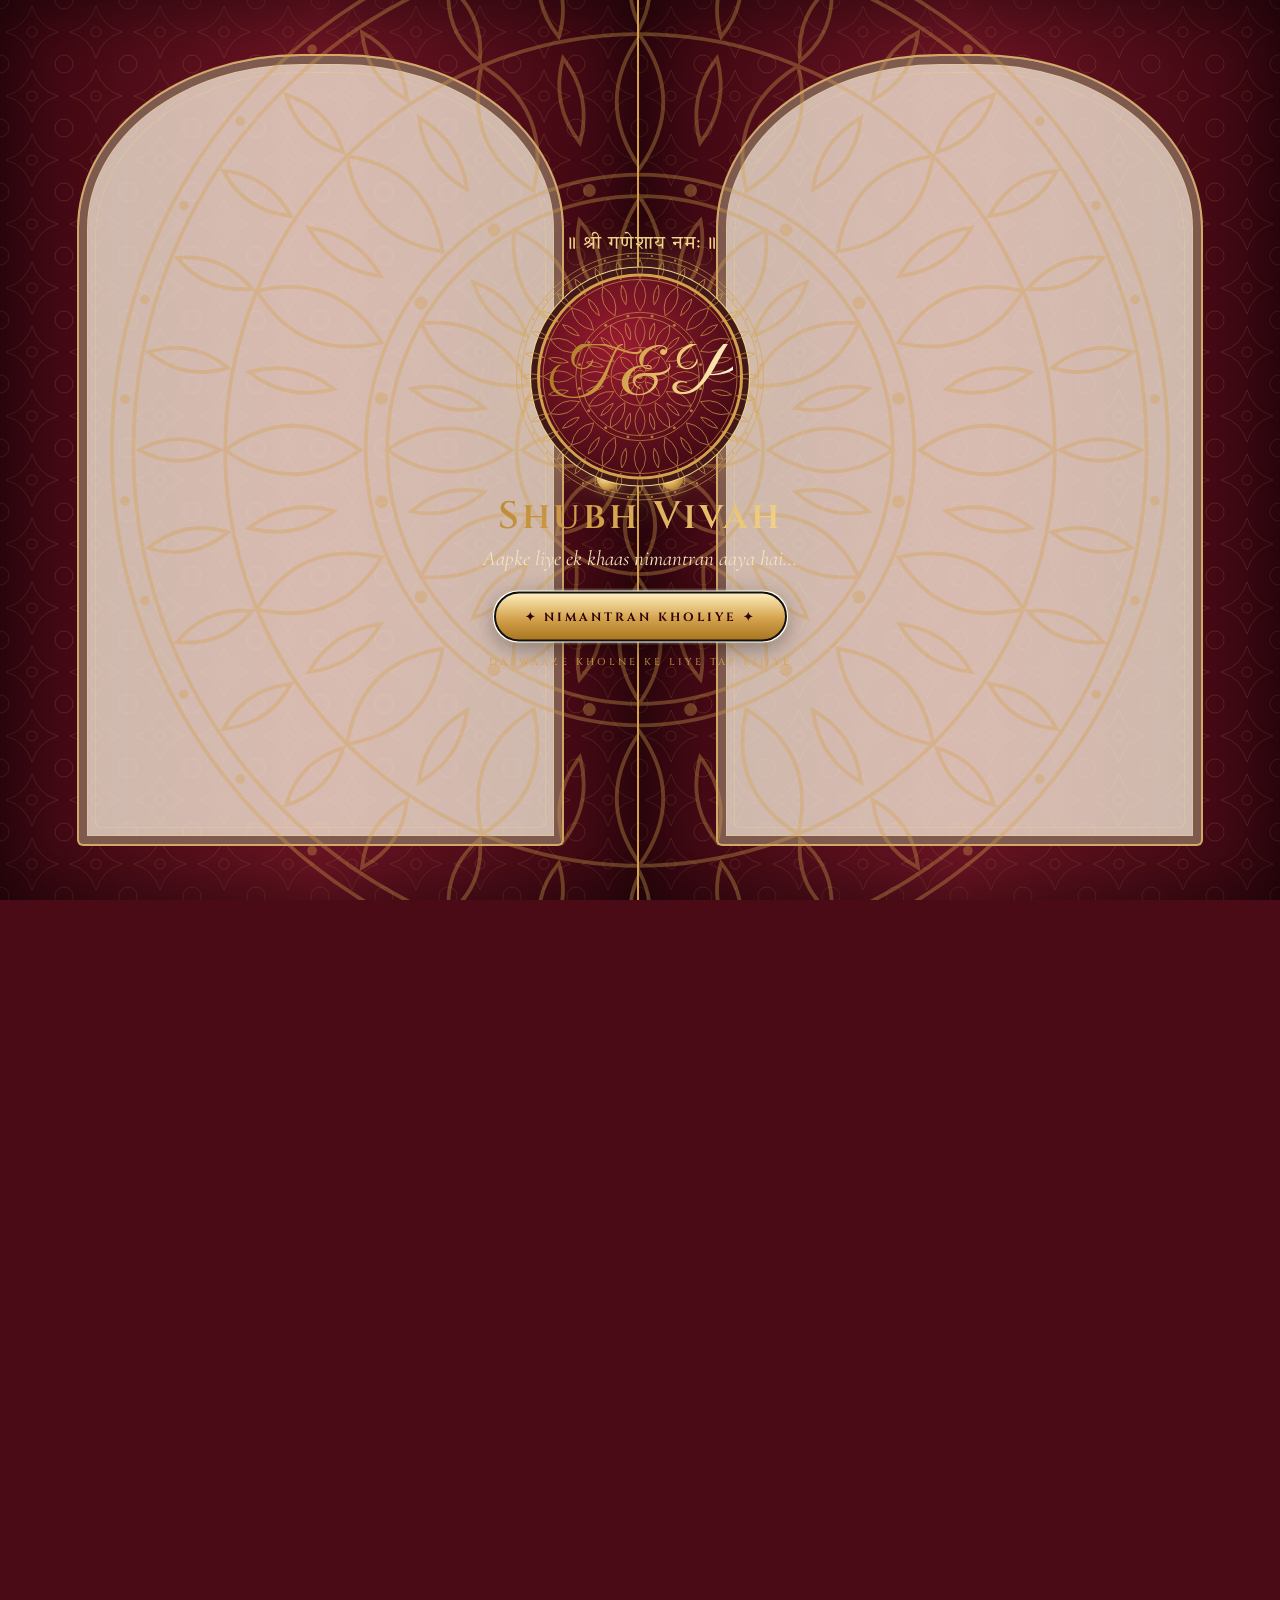
==== commit 84d34084: "Adopt Netlify palace invitation as main site Co-authored-by: darpan15025 <darpan15025@users.noreply." ====
--- a/index.html
+++ b/index.html
@@ -1,341 +1,394 @@
 <!DOCTYPE html>
-<html lang="hi">
-  <head>
-    <meta charset="UTF-8" />
-    <meta name="viewport" content="width=device-width, initial-scale=1.0" />
-    <meta
-      name="description"
-      content="शुभ विवाह — Tania &amp; Prabhat | 14 December 2026 | Goel Regency, Pilkhuwa"
-    />
-    <title>शुभ विवाह | Tania &amp; Prabhat</title>
-    <link rel="preconnect" href="https://fonts.googleapis.com" />
-    <link rel="preconnect" href="https://fonts.gstatic.com" crossorigin />
-    <link
-      href="https://fonts.googleapis.com/css2?family=Cinzel:wght@400;600;700&family=Great+Vibes&family=Noto+Serif+Devanagari:wght@400;600;700&family=Playfair+Display:ital,wght@0,400;0,600;1,400&display=swap"
-      rel="stylesheet"
-    />
-    <link rel="stylesheet" href="css/main.css" />
-    <link rel="stylesheet" href="css/animations.css" />
-    <link rel="stylesheet" href="css/premium.css" />
-  </head>
-  <body>
-    <div id="page-transition-overlay" aria-hidden="true"></div>
-    <div id="sparkle-layer" aria-hidden="true"></div>
-    <canvas id="fireworks-canvas" aria-hidden="true"></canvas>
-
-    <header class="site-header" id="site-header">
-      <div class="header-progress" id="header-progress" aria-hidden="true"></div>
-      <nav class="nav-bar" aria-label="मुख्य मेनू">
-        <a href="#ghar" data-route="ghar">Ghar</a>
-        <a href="#jodi" data-route="jodi">Jodi</a>
-        <a href="#nimantran" data-route="nimantran">Nimantran</a>
-        <a href="#shubh-tithi" data-route="shubh-tithi">Shubh Tithi</a>
-        <a href="#karyakram" data-route="karyakram">Karyakram</a>
-        <a href="#sthal" data-route="sthal">Sthal</a>
-        <a href="#sampark" data-route="sampark">Sampark</a>
-      </nav>
-    </header>
-
-    <main id="app">
-      <!-- GHAR -->
-      <section id="ghar" class="view view--hero pattern-drift" data-view="ghar">
-        <div class="mandala-ring mandala-glow" aria-hidden="true"></div>
-        <div class="fairy-lights" aria-hidden="true"></div>
-        <div class="mandala-frame reveal is-visible">
-          <p class="invocation">॥ श्री गणेशाय नमः ॥</p>
-          <p class="subtitle-dev">शुभ विवाह</p>
-          <h1 class="couple-script">Tania &amp; Prabhat</h1>
-          <p class="tagline reveal reveal-delay-2">
-            Ek pyaari si shuruaat, saat janmon ka saath.
-          </p>
-          <p class="venue-chip reveal reveal-delay-3">
-            Goel Regency — Pilkhuwa, Uttar Pradesh
-          </p>
-          <div class="hero-actions reveal reveal-delay-4">
-            <a class="btn btn-gold" href="#shubh-tithi">Scratch to Reveal Date</a>
-            <button type="button" class="btn btn-outline-gold" id="btn-aatish-hero">
-              Aatishbaazi Chalaiye
-            </button>
-          </div>
-        </div>
-      </section>
-
-      <!-- JODI -->
-      <section id="jodi" class="view view--cream" data-view="jodi">
-        <div class="floating-petals" aria-hidden="true"></div>
-        <div class="ganesha-hero reveal">
-          <p class="invocation invocation--dark">॥ श्री गणेशाय नमः ॥</p>
-          <p class="nim-small nim-small--dark">Aadi Utpatti Hamara Saubhagya</p>
-          <div class="ganesha-arch">
-            <img src="assets/gods/ganesha.jpg" alt="श्री गणेश — विघ्नहर्ता" width="280" height="320" loading="lazy" />
-          </div>
-          <p class="shloka">
-            वक्रतुण्ड महाकाय सूर्यकोटि समप्रभः ।<br />
-            निर्विघ्नं कुरु मे देव सर्वकार्येषु सर्वदा ॥
-          </p>
-          <p class="ganesh-verse">
-            विघ्न हरण मंगल करण, श्री गणपति महाराज ।<br />
-            प्रथम निमंत्रण आपको, पूरण करियो काज ॥
-          </p>
-          <h2 class="section-title section-title--dark">Raja–Rani Ki Jodi</h2>
-          <p class="nim-body nim-body--intro">
-            Do parivaar, ek pavitra sangam — <strong>Tania</strong> aur
-            <strong>Prabhat</strong> ke milan ki khushi mein aapka swagat hai.
-          </p>
-        </div>
-      </section>
-
-      <!-- NIMANTRAN -->
-      <section id="nimantran" class="view view--cream view--nimantaran" data-view="nimantran">
-        <article class="nimantaran-card reveal">
-          <p class="invocation invocation--dark">॥ श्री गणेशाय नमः ॥</p>
-          <p class="nim-small nim-small--dark">शादी से हमारा सौभाग्य</p>
-          <h2 class="section-title section-title--dark">NIMANTRAN</h2>
-          <div class="nim-body nim-body--dark">
-            <p>
-              परम स्नेही स्वजन, परमपिता परमात्मा की असीम अनुकम्पा से श्रीमती
-              <strong>बबीता गोयल</strong> एवं श्री <strong>राजीव गोयल</strong>
-              अपनी प्रिय सुपुत्री
-            </p>
-            <p class="name-line name-bride">आयु. <em>तानिया</em></p>
-            <p class="name-parents">
-              (सुपौत्री स्व. श्रीमती <strong>प्रेमवती गोयल</strong> एवं स्व.
-              श्री <strong>राजेन्द्र गोयल</strong>)
-            </p>
-            <p class="sang">संग</p>
-            <p class="name-line name-groom">चि. <em>प्रभात</em></p>
-            <p class="name-parents">
-              (सुपुत्र श्रीमती <strong>मोनिका गोयल</strong> एवं श्री
-              <strong>लोकेश मोहन गोयल</strong>)
-            </p>
-            <p>निवासी — कृष्ण गंज, पिलखुवा, जिला हापुड़</p>
-            <p class="shubh-vivah">!! शुभ-विवाहोत्सव !!</p>
-            <p>
-              की पावन बेला पर आपको सादर आमंत्रित करते हैं। कृपया समय पर पधार कर
-              नव-युगल को भावी जीवन को अपने स्नेहिल आशीर्वाद से अभिशंसित करें।
-            </p>
-          </div>
-        </article>
-      </section>
-
-      <!-- SHUBH TITHI -->
-      <section id="shubh-tithi" class="view view--maroon" data-view="shubh-tithi">
-        <p class="eyebrow reveal">Shubh Muhurat Ka Samay</p>
-        <h2 class="section-title section-title--gold reveal">Shubh Tithi</h2>
-        <p class="scratch-hint reveal">
-          ✦ Ungli ya mouse se sundar parat ko scratch kijiye aur tithi jaaniye ✦
-        </p>
-
-        <div class="scratch-wrap reveal" id="scratch-wrap">
-          <div class="reveal-card" id="date-reveal">
-            <span class="day-name">SOMVAAR</span>
-            <span class="date-num">14</span>
-            <span class="date-month">DECEMBER • 2026</span>
-            <span class="date-venue">Goel Regency • Shaam 7:00 baje</span>
-          </div>
-          <canvas
-            id="scratch-canvas"
-            width="320"
-            height="420"
-            aria-label="Scratch card — date reveal"
-          ></canvas>
-        </div>
-
-        <h3 class="remember-title reveal">Tithi Yaad Rakhiyega!</h3>
-        <div class="countdown reveal" id="countdown">
-          <div><span id="cd-days">00</span><small>Din</small></div>
-          <div><span id="cd-hours">00</span><small>Ghante</small></div>
-          <div><span id="cd-mins">00</span><small>Minute</small></div>
-          <div><span id="cd-secs">00</span><small>Second</small></div>
-        </div>
-        <div class="hero-actions reveal">
-          <a
-            class="btn btn-gold"
-            href="https://calendar.google.com/calendar/render?action=TEMPLATE&amp;text=Shubh+Vivah+-+Tania+%26+Prabhat&amp;dates=20261214T133000Z/20261214T163000Z&amp;details=Goel+Regency%2C+Pilkhuwa&amp;location=Goel+Regency%2C+Hapur+Rd%2C+Pilkhuwa%2C+UP+245304"
-            target="_blank"
-            rel="noopener noreferrer"
-            >Calendar Mein Jodiye</a
-          >
-          <button type="button" class="btn btn-outline-gold" id="btn-aatish-tithi">
-            Aatishbaazi Chalaiye
-          </button>
-        </div>
-      </section>
-
-      <!-- KARYAKRAM -->
-      <section
-        id="karyakram"
-        class="view view--maroon view--events view--karyakram-premium"
-        data-view="karyakram"
-      >
-        <p class="eyebrow reveal">Shubh Aagaman</p>
-        <h2 class="section-title section-title--gold reveal">वैवाहिक कार्यक्रम</h2>
-
-        <div class="k-date-divider reveal">
-          <span>SOMVAAR • 14 DECEMBER 2026</span>
-        </div>
-        <div class="k-premium-grid">
-          <article class="k-arch-card reveal">
-            <div class="k-arch-frame">
-              <img src="assets/events/baraat.jpg" alt="स्वागत बारात चित्र" width="400" height="220" />
-            </div>
-            <span class="k-pill">SWAGAT BARAAT</span>
-            <p class="k-time">SHAAM 7:00 BAJE</p>
-            <p class="k-shayari">
-              उमंग–अंगड़ाई, घोड़े की चाल, मुख मीठा और दुगना प्यार — नए रिश्तों का
-              खुला द्वार, स्वागत करो भरपूर।
-            </p>
-          </article>
-          <article class="k-arch-card reveal reveal-delay-2">
-            <div class="k-arch-frame">
-              <img src="assets/events/bhoj.jpg" alt="प्रीतिभोज — दीप ज्योति" width="400" height="220" />
-            </div>
-            <span class="k-pill">PREETIBHOJ</span>
-            <p class="k-time">RAATRI 8:00 BAJE</p>
-            <p class="k-shayari">
-              प्यार से बना, प्यार से परोसा — अपनों के संग एक यादगार भोज और मिठास
-              भरी बातें।
-            </p>
-          </article>
-        </div>
-
-        <div class="k-date-divider reveal">
-          <span>MANGALVAAR • 15 DECEMBER 2026</span>
-        </div>
-        <div class="k-premium-grid k-premium-grid--pair">
-          <article class="k-arch-card reveal">
-            <div class="k-arch-frame">
-              <img src="assets/events/palaki.jpg" alt="शीघ्री पालकी" width="400" height="220" />
-            </div>
-            <span class="k-pill">SHUBH PALKI</span>
-            <p class="k-time">RAATRI SAMARPAN</p>
-          </article>
-          <article class="k-arch-card k-arch-card--verse reveal reveal-delay-2">
-            <span class="k-pill">BHEEGI PALKEIN</span>
-            <p class="k-time">TAARON KI CHHAON MEIN</p>
-            <p class="k-shayari">
-              तारों की छाँव में सँवरी हुई पालकी,<br />
-              हर पल में बसी है खुशियों की छाप ऐसी,<br />
-              स्मृति बनकर हँसी में, मिलकर बीताएँ वो शाम।
-            </p>
-            <p class="k-shayari k-shayari--en">
-              Under a canopy of stars — a night woven with laughter and blessings.
-            </p>
-          </article>
-        </div>
-      </section>
-
-      <!-- STHAL -->
-      <section id="sthal" class="view view--split" data-view="sthal">
-        <div class="split-top">
-          <p class="eyebrow eyebrow--dark reveal">Pyaar bhari guzaarish</p>
-          <h2 class="section-title section-title--dark reveal">Aapka Intezaar Hai</h2>
-          <div class="family-triple reveal">
-            <article class="family-card">
-              <h3>विनीत</h3>
-              <p>यश अग्रवाल</p>
-              <p>अजय अग्रवाल</p>
-              <p>अमन अग्रवाल</p>
-            </article>
-            <article class="family-card family-card--center">
-              <h3>:: बाल ब्राह्मण ::</h3>
-              <p>
-                शरद का मौसम है, शरद से न घबराना… हमारी मौसी की शादी में जल्द-जल्द
-                आना…
-              </p>
-              <p class="family-sign">अंशी सिंहल (चाचा)</p>
-            </article>
-            <article class="family-card">
-              <h3>दर्शनीयाभागी</h3>
-              <p>श्री कृष्ण मुरारी अग्रवाल</p>
-              <p>श्री शालोक अग्रवाल</p>
-            </article>
-          </div>
-        </div>
-        <div class="split-bottom">
-          <h2 class="section-title section-title--gold reveal">Vivah Sthal</h2>
-          <p class="venue-sub reveal">Goel Regency, Pilkhuwa</p>
-          <article class="venue-card reveal">
-            <h3>GOEL REGENCY</h3>
-            <p class="address">Hapur Rd, Pilkhuwa, Uttar Pradesh 245304</p>
-            <div class="venue-times">
-              <span>Shubh Muhurat 7:00 PM</span>
-              <span>Reception 8:30 PM</span>
-            </div>
-            <div class="map-wrap">
-              <iframe
-                title="Goel Regency on Google Maps"
-                loading="lazy"
-                referrerpolicy="no-referrer-when-downgrade"
-                src="https://maps.google.com/maps?q=Goel+Regency,+Hapur+Rd,+Pilkhuwa,+Uttar+Pradesh+245304&amp;hl=hi&amp;z=16&amp;output=embed"
-              ></iframe>
-            </div>
-            <a
-              class="btn btn-gold btn-block"
-              href="https://www.google.com/maps/search/?api=1&amp;query=Goel+Regency+Hapur+Rd+Pilkhuwa+245304"
-              target="_blank"
-              rel="noopener noreferrer"
-              >Open in Maps</a
-            >
-          </article>
-        </div>
-      </section>
-
-      <!-- SAMPARK -->
-      <section id="sampark" class="view view--contact" data-view="sampark">
-        <div class="split-top split-top--compact">
-          <h2 class="section-title section-title--dark reveal">Sampark Karein</h2>
-          <p class="tagline tagline--dark reveal">
-            Koi sawaal ho to seedha phone ya WhatsApp
-          </p>
-        </div>
-        <div class="contact-grid">
-          <article class="contact-card reveal">
-            <div class="monogram">R</div>
-            <h3>Shri Rajeev Goyal</h3>
-            <p><a href="tel:+919258472356">+91 92584 72356</a></p>
-            <p class="contact-venue">मौ. बीचपट्टी, पिलखुवा (हापुड़)</p>
-            <div class="contact-actions">
-              <a class="btn btn-maroon" href="tel:+919258472356">Call Karein</a>
-              <a
-                class="btn btn-outline-dark"
-                href="https://wa.me/919258472356"
-                target="_blank"
-                rel="noopener noreferrer"
-                >WhatsApp</a
-              >
-            </div>
-          </article>
-          <article class="contact-card reveal reveal-delay-2">
-            <div class="monogram">D</div>
-            <h3>Shri Darpan Goyal</h3>
-            <p><a href="tel:+919259125523">+91 92591 25523</a></p>
-            <div class="contact-actions">
-              <a class="btn btn-maroon" href="tel:+919259125523">Call Karein</a>
-              <a
-                class="btn btn-outline-dark"
-                href="https://wa.me/919259125523"
-                target="_blank"
-                rel="noopener noreferrer"
-                >WhatsApp</a
-              >
-            </div>
-          </article>
-        </div>
-        <footer class="site-footer">
-          <p class="footer-script reveal">Tania &amp; Prabhat</p>
-          <p class="reveal">14 December 2026 — Goel Regency, Pilkhuwa</p>
-          <button type="button" class="btn btn-gold btn-sm reveal" id="btn-aatish-footer">
-            Aatishbaazi Chalaiye
-          </button>
-          <p class="copyright reveal">परिवार की ओर से सादर निमंत्रण</p>
-        </footer>
-      </section>
-    </main>
-
-    <script src="js/effects.js" defer></script>
-    <script src="js/scratch.js" defer></script>
-    <script src="js/animations.js" defer></script>
-    <script src="js/app.js" defer></script>
-  </body>
-</html>+<html lang="hi-Latn">
+<head>
+<meta charset="UTF-8">
+<meta name="viewport" content="width=device-width,initial-scale=1">
+<meta name="theme-color" content="#4a0b16">
+<title>Tanya &amp; Prabhat | Shubh Vivah</title>
+<meta name="description" content="Tanya aur Prabhat ke Shubh Vivah mein aapka haardik swagat hai — Goel Regency, Hapur Rd, Pilkhuwa, Uttar Pradesh.">
+<meta property="og:title" content="Tanya &amp; Prabhat — Shubh Vivah">
+<meta property="og:description" content="Aap saadar aamantrit hain. Nimantran kholiye, tithi scratch kijiye aur aatishbaazi ka mazaa lijiye!">
+<meta property="og:image" content="assets/events/baraat.jpg">
+<link rel="preconnect" href="https://fonts.googleapis.com"><link rel="preconnect" href="https://fonts.gstatic.com" crossorigin="">
+<link href="https://fonts.googleapis.com/css2?family=Cinzel:wght@400;500;600;700&amp;family=Cinzel+Decorative:wght@700;900&amp;family=Cormorant+Garamond:ital,wght@0,400;0,500;0,600;0,700;1,400;1,500&amp;family=Great+Vibes&amp;family=Tiro+Devanagari+Hindi&amp;display=swap" rel="stylesheet">
+  <link rel="stylesheet" href="css/palace.css" />
+  <script>document.documentElement.classList.add('js','locked')</script>
+</head>
+<body>
+
+<svg class="sprite" aria-hidden="true"><symbol id="mandala" viewBox="-100 -100 200 200"><g fill="none" stroke="currentColor" stroke-width=".7"><circle r="98"></circle><circle r="94"></circle><path transform="rotate(0.00)" d="M0,-78 Q4,-85.5 0,-93 Q-4,-85.5 0,-78Z"></path><path transform="rotate(11.25)" d="M0,-78 Q4,-85.5 0,-93 Q-4,-85.5 0,-78Z"></path><path transform="rotate(22.50)" d="M0,-78 Q4,-85.5 0,-93 Q-4,-85.5 0,-78Z"></path><path transform="rotate(33.75)" d="M0,-78 Q4,-85.5 0,-93 Q-4,-85.5 0,-78Z"></path><path transform="rotate(45.00)" d="M0,-78 Q4,-85.5 0,-93 Q-4,-85.5 0,-78Z"></path><path transform="rotate(56.25)" d="M0,-78 Q4,-85.5 0,-93 Q-4,-85.5 0,-78Z"></path><path transform="rotate(67.50)" d="M0,-78 Q4,-85.5 0,-93 Q-4,-85.5 0,-78Z"></path><path transform="rotate(78.75)" d="M0,-78 Q4,-85.5 0,-93 Q-4,-85.5 0,-78Z"></path><path transform="rotate(90.00)" d="M0,-78 Q4,-85.5 0,-93 Q-4,-85.5 0,-78Z"></path><path transform="rotate(101.25)" d="M0,-78 Q4,-85.5 0,-93 Q-4,-85.5 0,-78Z"></path><path transform="rotate(112.50)" d="M0,-78 Q4,-85.5 0,-93 Q-4,-85.5 0,-78Z"></path><path transform="rotate(123.75)" d="M0,-78 Q4,-85.5 0,-93 Q-4,-85.5 0,-78Z"></path><path transform="rotate(135.00)" d="M0,-78 Q4,-85.5 0,-93 Q-4,-85.5 0,-78Z"></path><path transform="rotate(146.25)" d="M0,-78 Q4,-85.5 0,-93 Q-4,-85.5 0,-78Z"></path><path transform="rotate(157.50)" d="M0,-78 Q4,-85.5 0,-93 Q-4,-85.5 0,-78Z"></path><path transform="rotate(168.75)" d="M0,-78 Q4,-85.5 0,-93 Q-4,-85.5 0,-78Z"></path><path transform="rotate(180.00)" d="M0,-78 Q4,-85.5 0,-93 Q-4,-85.5 0,-78Z"></path><path transform="rotate(191.25)" d="M0,-78 Q4,-85.5 0,-93 Q-4,-85.5 0,-78Z"></path><path transform="rotate(202.50)" d="M0,-78 Q4,-85.5 0,-93 Q-4,-85.5 0,-78Z"></path><path transform="rotate(213.75)" d="M0,-78 Q4,-85.5 0,-93 Q-4,-85.5 0,-78Z"></path><path transform="rotate(225.00)" d="M0,-78 Q4,-85.5 0,-93 Q-4,-85.5 0,-78Z"></path><path transform="rotate(236.25)" d="M0,-78 Q4,-85.5 0,-93 Q-4,-85.5 0,-78Z"></path><path transform="rotate(247.50)" d="M0,-78 Q4,-85.5 0,-93 Q-4,-85.5 0,-78Z"></path><path transform="rotate(258.75)" d="M0,-78 Q4,-85.5 0,-93 Q-4,-85.5 0,-78Z"></path><path transform="rotate(270.00)" d="M0,-78 Q4,-85.5 0,-93 Q-4,-85.5 0,-78Z"></path><path transform="rotate(281.25)" d="M0,-78 Q4,-85.5 0,-93 Q-4,-85.5 0,-78Z"></path><path transform="rotate(292.50)" d="M0,-78 Q4,-85.5 0,-93 Q-4,-85.5 0,-78Z"></path><path transform="rotate(303.75)" d="M0,-78 Q4,-85.5 0,-93 Q-4,-85.5 0,-78Z"></path><path transform="rotate(315.00)" d="M0,-78 Q4,-85.5 0,-93 Q-4,-85.5 0,-78Z"></path><path transform="rotate(326.25)" d="M0,-78 Q4,-85.5 0,-93 Q-4,-85.5 0,-78Z"></path><path transform="rotate(337.50)" d="M0,-78 Q4,-85.5 0,-93 Q-4,-85.5 0,-78Z"></path><path transform="rotate(348.75)" d="M0,-78 Q4,-85.5 0,-93 Q-4,-85.5 0,-78Z"></path><circle r="77"></circle><path transform="rotate(0.00)" d="M0,-52 Q9,-64.5 0,-77 Q-9,-64.5 0,-52Z"></path><path transform="rotate(22.50)" d="M0,-52 Q9,-64.5 0,-77 Q-9,-64.5 0,-52Z"></path><path transform="rotate(45.00)" d="M0,-52 Q9,-64.5 0,-77 Q-9,-64.5 0,-52Z"></path><path transform="rotate(67.50)" d="M0,-52 Q9,-64.5 0,-77 Q-9,-64.5 0,-52Z"></path><path transform="rotate(90.00)" d="M0,-52 Q9,-64.5 0,-77 Q-9,-64.5 0,-52Z"></path><path transform="rotate(112.50)" d="M0,-52 Q9,-64.5 0,-77 Q-9,-64.5 0,-52Z"></path><path transform="rotate(135.00)" d="M0,-52 Q9,-64.5 0,-77 Q-9,-64.5 0,-52Z"></path><path transform="rotate(157.50)" d="M0,-52 Q9,-64.5 0,-77 Q-9,-64.5 0,-52Z"></path><path transform="rotate(180.00)" d="M0,-52 Q9,-64.5 0,-77 Q-9,-64.5 0,-52Z"></path><path transform="rotate(202.50)" d="M0,-52 Q9,-64.5 0,-77 Q-9,-64.5 0,-52Z"></path><path transform="rotate(225.00)" d="M0,-52 Q9,-64.5 0,-77 Q-9,-64.5 0,-52Z"></path><path transform="rotate(247.50)" d="M0,-52 Q9,-64.5 0,-77 Q-9,-64.5 0,-52Z"></path><path transform="rotate(270.00)" d="M0,-52 Q9,-64.5 0,-77 Q-9,-64.5 0,-52Z"></path><path transform="rotate(292.50)" d="M0,-52 Q9,-64.5 0,-77 Q-9,-64.5 0,-52Z"></path><path transform="rotate(315.00)" d="M0,-52 Q9,-64.5 0,-77 Q-9,-64.5 0,-52Z"></path><path transform="rotate(337.50)" d="M0,-52 Q9,-64.5 0,-77 Q-9,-64.5 0,-52Z"></path><path transform="rotate(11.25)" d="M0,-58 Q4,-66.0 0,-74 Q-4,-66.0 0,-58Z"></path><path transform="rotate(33.75)" d="M0,-58 Q4,-66.0 0,-74 Q-4,-66.0 0,-58Z"></path><path transform="rotate(56.25)" d="M0,-58 Q4,-66.0 0,-74 Q-4,-66.0 0,-58Z"></path><path transform="rotate(78.75)" d="M0,-58 Q4,-66.0 0,-74 Q-4,-66.0 0,-58Z"></path><path transform="rotate(101.25)" d="M0,-58 Q4,-66.0 0,-74 Q-4,-66.0 0,-58Z"></path><path transform="rotate(123.75)" d="M0,-58 Q4,-66.0 0,-74 Q-4,-66.0 0,-58Z"></path><path transform="rotate(146.25)" d="M0,-58 Q4,-66.0 0,-74 Q-4,-66.0 0,-58Z"></path><path transform="rotate(168.75)" d="M0,-58 Q4,-66.0 0,-74 Q-4,-66.0 0,-58Z"></path><path transform="rotate(191.25)" d="M0,-58 Q4,-66.0 0,-74 Q-4,-66.0 0,-58Z"></path><path transform="rotate(213.75)" d="M0,-58 Q4,-66.0 0,-74 Q-4,-66.0 0,-58Z"></path><path transform="rotate(236.25)" d="M0,-58 Q4,-66.0 0,-74 Q-4,-66.0 0,-58Z"></path><path transform="rotate(258.75)" d="M0,-58 Q4,-66.0 0,-74 Q-4,-66.0 0,-58Z"></path><path transform="rotate(281.25)" d="M0,-58 Q4,-66.0 0,-74 Q-4,-66.0 0,-58Z"></path><path transform="rotate(303.75)" d="M0,-58 Q4,-66.0 0,-74 Q-4,-66.0 0,-58Z"></path><path transform="rotate(326.25)" d="M0,-58 Q4,-66.0 0,-74 Q-4,-66.0 0,-58Z"></path><path transform="rotate(348.75)" d="M0,-58 Q4,-66.0 0,-74 Q-4,-66.0 0,-58Z"></path><circle r="51"></circle><circle r="47"></circle><path transform="rotate(0.00)" d="M0,-24 Q8,-35.5 0,-47 Q-8,-35.5 0,-24Z"></path><path transform="rotate(30.00)" d="M0,-24 Q8,-35.5 0,-47 Q-8,-35.5 0,-24Z"></path><path transform="rotate(60.00)" d="M0,-24 Q8,-35.5 0,-47 Q-8,-35.5 0,-24Z"></path><path transform="rotate(90.00)" d="M0,-24 Q8,-35.5 0,-47 Q-8,-35.5 0,-24Z"></path><path transform="rotate(120.00)" d="M0,-24 Q8,-35.5 0,-47 Q-8,-35.5 0,-24Z"></path><path transform="rotate(150.00)" d="M0,-24 Q8,-35.5 0,-47 Q-8,-35.5 0,-24Z"></path><path transform="rotate(180.00)" d="M0,-24 Q8,-35.5 0,-47 Q-8,-35.5 0,-24Z"></path><path transform="rotate(210.00)" d="M0,-24 Q8,-35.5 0,-47 Q-8,-35.5 0,-24Z"></path><path transform="rotate(240.00)" d="M0,-24 Q8,-35.5 0,-47 Q-8,-35.5 0,-24Z"></path><path transform="rotate(270.00)" d="M0,-24 Q8,-35.5 0,-47 Q-8,-35.5 0,-24Z"></path><path transform="rotate(300.00)" d="M0,-24 Q8,-35.5 0,-47 Q-8,-35.5 0,-24Z"></path><path transform="rotate(330.00)" d="M0,-24 Q8,-35.5 0,-47 Q-8,-35.5 0,-24Z"></path><path transform="rotate(15.00)" d="M0,-30 Q3.5,-37.0 0,-44 Q-3.5,-37.0 0,-30Z"></path><path transform="rotate(45.00)" d="M0,-30 Q3.5,-37.0 0,-44 Q-3.5,-37.0 0,-30Z"></path><path transform="rotate(75.00)" d="M0,-30 Q3.5,-37.0 0,-44 Q-3.5,-37.0 0,-30Z"></path><path transform="rotate(105.00)" d="M0,-30 Q3.5,-37.0 0,-44 Q-3.5,-37.0 0,-30Z"></path><path transform="rotate(135.00)" d="M0,-30 Q3.5,-37.0 0,-44 Q-3.5,-37.0 0,-30Z"></path><path transform="rotate(165.00)" d="M0,-30 Q3.5,-37.0 0,-44 Q-3.5,-37.0 0,-30Z"></path><path transform="rotate(195.00)" d="M0,-30 Q3.5,-37.0 0,-44 Q-3.5,-37.0 0,-30Z"></path><path transform="rotate(225.00)" d="M0,-30 Q3.5,-37.0 0,-44 Q-3.5,-37.0 0,-30Z"></path><path transform="rotate(255.00)" d="M0,-30 Q3.5,-37.0 0,-44 Q-3.5,-37.0 0,-30Z"></path><path transform="rotate(285.00)" d="M0,-30 Q3.5,-37.0 0,-44 Q-3.5,-37.0 0,-30Z"></path><path transform="rotate(315.00)" d="M0,-30 Q3.5,-37.0 0,-44 Q-3.5,-37.0 0,-30Z"></path><path transform="rotate(345.00)" d="M0,-30 Q3.5,-37.0 0,-44 Q-3.5,-37.0 0,-30Z"></path><circle r="23"></circle><path transform="rotate(0.00)" d="M0,-6 Q6,-14.0 0,-22 Q-6,-14.0 0,-6Z"></path><path transform="rotate(45.00)" d="M0,-6 Q6,-14.0 0,-22 Q-6,-14.0 0,-6Z"></path><path transform="rotate(90.00)" d="M0,-6 Q6,-14.0 0,-22 Q-6,-14.0 0,-6Z"></path><path transform="rotate(135.00)" d="M0,-6 Q6,-14.0 0,-22 Q-6,-14.0 0,-6Z"></path><path transform="rotate(180.00)" d="M0,-6 Q6,-14.0 0,-22 Q-6,-14.0 0,-6Z"></path><path transform="rotate(225.00)" d="M0,-6 Q6,-14.0 0,-22 Q-6,-14.0 0,-6Z"></path><path transform="rotate(270.00)" d="M0,-6 Q6,-14.0 0,-22 Q-6,-14.0 0,-6Z"></path><path transform="rotate(315.00)" d="M0,-6 Q6,-14.0 0,-22 Q-6,-14.0 0,-6Z"></path><circle r="5"></circle></g><g fill="currentColor"><circle cx="9.41" cy="-95.54" r="0.9"></circle><circle cx="27.87" cy="-91.87" r="0.9"></circle><circle cx="45.25" cy="-84.66" r="0.9"></circle><circle cx="60.90" cy="-74.21" r="0.9"></circle><circle cx="74.21" cy="-60.90" r="0.9"></circle><circle cx="84.66" cy="-45.25" r="0.9"></circle><circle cx="91.87" cy="-27.87" r="0.9"></circle><circle cx="95.54" cy="-9.41" r="0.9"></circle><circle cx="95.54" cy="9.41" r="0.9"></circle><circle cx="91.87" cy="27.87" r="0.9"></circle><circle cx="84.66" cy="45.25" r="0.9"></circle><circle cx="74.21" cy="60.90" r="0.9"></circle><circle cx="60.90" cy="74.21" r="0.9"></circle><circle cx="45.25" cy="84.66" r="0.9"></circle><circle cx="27.87" cy="91.87" r="0.9"></circle><circle cx="9.41" cy="95.54" r="0.9"></circle><circle cx="-9.41" cy="95.54" r="0.9"></circle><circle cx="-27.87" cy="91.87" r="0.9"></circle><circle cx="-45.25" cy="84.66" r="0.9"></circle><circle cx="-60.90" cy="74.21" r="0.9"></circle><circle cx="-74.21" cy="60.90" r="0.9"></circle><circle cx="-84.66" cy="45.25" r="0.9"></circle><circle cx="-91.87" cy="27.87" r="0.9"></circle><circle cx="-95.54" cy="9.41" r="0.9"></circle><circle cx="-95.54" cy="-9.41" r="0.9"></circle><circle cx="-91.87" cy="-27.87" r="0.9"></circle><circle cx="-84.66" cy="-45.25" r="0.9"></circle><circle cx="-74.21" cy="-60.90" r="0.9"></circle><circle cx="-60.90" cy="-74.21" r="0.9"></circle><circle cx="-45.25" cy="-84.66" r="0.9"></circle><circle cx="-27.87" cy="-91.87" r="0.9"></circle><circle cx="-9.41" cy="-95.54" r="0.9"></circle><circle cx="9.56" cy="-48.06" r="1.2"></circle><circle cx="27.22" cy="-40.74" r="1.2"></circle><circle cx="40.74" cy="-27.22" r="1.2"></circle><circle cx="48.06" cy="-9.56" r="1.2"></circle><circle cx="48.06" cy="9.56" r="1.2"></circle><circle cx="40.74" cy="27.22" r="1.2"></circle><circle cx="27.22" cy="40.74" r="1.2"></circle><circle cx="9.56" cy="48.06" r="1.2"></circle><circle cx="-9.56" cy="48.06" r="1.2"></circle><circle cx="-27.22" cy="40.74" r="1.2"></circle><circle cx="-40.74" cy="27.22" r="1.2"></circle><circle cx="-48.06" cy="9.56" r="1.2"></circle><circle cx="-48.06" cy="-9.56" r="1.2"></circle><circle cx="-40.74" cy="-27.22" r="1.2"></circle><circle cx="-27.22" cy="-40.74" r="1.2"></circle><circle cx="-9.56" cy="-48.06" r="1.2"></circle><circle r="2"></circle></g></symbol><symbol id="divider" viewBox="0 0 240 30"><g fill="none" stroke="currentColor" stroke-width="1"><path d="M0 15H86M154 15H240"></path><path d="M90 15l6-5 6 5-6 5z M138 15l6-5 6 5-6 5z"></path><path d="M120 2C127 9 127 20 120 27C113 20 113 9 120 2Z"></path><path d="M120 27C111 25 104 18 104 9C112 11 118 18 120 27Z"></path><path d="M120 27C129 25 136 18 136 9C128 11 122 18 120 27Z"></path></g><circle cx="80" cy="15" r="1.6" fill="currentColor"></circle><circle cx="160" cy="15" r="1.6" fill="currentColor"></circle></symbol><defs><radialGradient id="lgGlow" cx="50%" cy="45%" r="60%"><stop offset="0" stop-color="#fff3c4"></stop><stop offset=".55" stop-color="#ffbf47"></stop><stop offset="1" stop-color="#e8821c"></stop></radialGradient><linearGradient id="chGold" x1="0" y1="0" x2="0" y2="1"><stop offset="0" stop-color="#fff1c1"></stop><stop offset=".55" stop-color="#d4a24c"></stop><stop offset="1" stop-color="#a8741f"></stop></linearGradient></defs>
+<symbol id="lantern" viewBox="0 0 34 64"><circle cx="17" cy="3" r="2.5" fill="none" stroke="#d4a24c" stroke-width="1.2"></circle><path d="M6 16Q17 2 28 16Z" fill="#d4a24c"></path><rect x="5" y="16" width="24" height="30" rx="5" fill="url(#lgGlow)" stroke="#d4a24c" stroke-width="1.5"></rect><path d="M12 17V45M17 17V45M22 17V45" stroke="#a8741f" stroke-opacity=".6"></path><path d="M7 46H27L22 53H12Z" fill="#d4a24c"></path><path d="M15 53L17 63L19 53Z" fill="#e8821c"></path></symbol>
+<symbol id="kalash" viewBox="0 0 60 72"><g fill="none" stroke="currentColor" stroke-width="1.6" stroke-linejoin="round"><ellipse cx="30" cy="13" rx="7" ry="9" fill="currentColor" fill-opacity=".18"></ellipse><path d="M30 22C18 18 10 20 4 26C14 28 22 26 30 22Z M30 22C42 18 50 20 56 26C46 28 38 26 30 22Z M30 22C22 14 16 12 10 14C16 20 24 22 30 22Z M30 22C38 14 44 12 50 14C44 20 36 22 30 22Z" fill="currentColor" fill-opacity=".12"></path><rect x="18" y="23" width="24" height="5" rx="2"></rect><path d="M20 28C6 40 8 60 22 66H38C52 60 54 40 40 28Z" fill="currentColor" fill-opacity=".1"></path><path d="M10.5 44H49.5M10.5 49H49.5"></path><circle cx="30" cy="57" r="3"></circle><path d="M22 66L20 70H40L38 66"></path></g></symbol>
+<symbol id="chhatri" viewBox="0 0 200 60"><path d="M0 60C0 44 16 38 34 36C62 33 82 22 94 8L100 0L106 8C118 22 138 33 166 36C184 38 200 44 200 60Z" fill="url(#chGold)"></path><path d="M14 60C14 50 26 46 40 45C66 43 86 34 100 18C114 34 134 43 160 45C174 46 186 50 186 60" fill="none" stroke="#6e1423" stroke-width="1.5" stroke-opacity=".55"></path><g fill="#6e1423" fill-opacity=".45"><circle cx="30" cy="54" r="2"></circle><circle cx="55" cy="50" r="2"></circle><circle cx="80" cy="44" r="2"></circle><circle cx="100" cy="34" r="2.4"></circle><circle cx="120" cy="44" r="2"></circle><circle cx="145" cy="50" r="2"></circle><circle cx="170" cy="54" r="2"></circle></g></symbol>
+<symbol id="rings" viewBox="0 0 120 80"><circle cx="47" cy="52" r="22" fill="none" stroke="currentColor" stroke-width="5"></circle><circle cx="73" cy="52" r="22" fill="none" stroke="#e0b25c" stroke-width="5"></circle><path d="M60 12C56 5 46 7 48 15C50 21 60 26 60 26S70 21 72 15C74 7 64 5 60 12Z" fill="#9b1b30"></path></symbol>
+<symbol id="ico-phone" viewBox="0 0 24 24"><path fill="currentColor" d="M6.6 10.8a15.1 15.1 0 0 0 6.6 6.6l2.2-2.2c.3-.3.7-.4 1-.2 1.1.4 2.3.6 3.6.6.6 0 1 .4 1 1V20c0 .6-.4 1-1 1A17 17 0 0 1 3 4c0-.6.4-1 1-1h3.5c.6 0 1 .4 1 1 0 1.3.2 2.5.6 3.6.1.3 0 .7-.2 1z"></path></symbol>
+<symbol id="ico-chat" viewBox="0 0 24 24"><path fill="currentColor" d="M12 2a10 10 0 0 0-8.6 15.1L2 22l5-1.3A10 10 0 1 0 12 2zm0 18.2c-1.6 0-3.1-.4-4.4-1.2l-.3-.2-3 .8.8-2.9-.2-.3A8.2 8.2 0 1 1 12 20.2z"></path></symbol>
+<symbol id="ico-firework" viewBox="0 0 32 32"><g stroke="currentColor" stroke-width="2.2" stroke-linecap="round"><path d="M16 3v5M16 24v5M3 16h5M24 16h5M6.8 6.8l3.6 3.6M21.6 21.6l3.6 3.6M6.8 25.2l3.6-3.6M21.6 10.4l3.6-3.6"></path></g><circle cx="16" cy="16" r="3.2" fill="currentColor"></circle></symbol>
+</svg>
+
+<!-- Palace doors -->
+<div class="gate" id="gate" role="dialog" aria-label="Nimantran kholiye">
+  <div class="door l" aria-hidden="true"><div class="panel"></div><svg class="mandala"><use href="#mandala"></use></svg><span class="knob"></span></div>
+  <div class="door r" aria-hidden="true"><div class="panel"></div><svg class="mandala"><use href="#mandala"></use></svg><span class="knob"></span></div>
+  <div class="seal">
+    <div class="ganesh">॥ श्री गणेशाय नमः ॥</div>
+    <div class="medallion"><svg class="mandala" aria-hidden="true"><use href="#mandala"></use></svg><span class="shimmer">T&nbsp;&amp;&nbsp;P</span></div>
+    <h2 class="shimmer">Shubh Vivah</h2>
+    <p>Aapke liye ek khaas nimantran aaya hai…</p>
+    <button class="open-btn" id="openGate">✦ Nimantran Kholiye ✦</button>
+    <span class="tap-hint">Darwaaze kholne ke liye tap kijiye</span>
+  </div>
+</div>
+
+<canvas id="fx" aria-hidden="true"></canvas></canvas>
+<div class="petals" id="petals" aria-hidden="true"></div>
+
+<div class="toran" aria-hidden="true"></div>
+<nav aria-label="Mukhya">
+  <a href="#home">Ghar</a>
+  <a href="#jodi">Jodi</a>
+  <a href="#tithi">Shubh Tithi</a>
+  <a href="#nimantran">Nimantran</a>
+  <a href="#karyakram">Karyakram</a>
+  <a href="#sthal">Sthal</a>
+  <a href="#sampark">Sampark</a>
+</nav>
+
+<!-- Hero -->
+<header class="hero" id="home">
+  <svg class="mandala big" aria-hidden="true"><use href="#mandala"></use></svg>
+  <svg class="mandala corner c1" aria-hidden="true"><use href="#mandala"></use></svg>
+  <svg class="mandala corner c2" aria-hidden="true"><use href="#mandala"></use></svg>
+  <svg class="mandala corner c3" aria-hidden="true"><use href="#mandala"></use></svg>
+  <svg class="mandala corner c4" aria-hidden="true"><use href="#mandala"></use></svg>
+  <div class="lanterns" aria-hidden="true">
+    <div class="lantern" style="left:7%;--h:150px;--sw:3.6s"><svg viewBox="0 0 34 64"><use href="#lantern"></use></svg></div>
+    <div class="lantern hide-sm" style="left:20%;--h:100px;--sw:4.4s"><svg viewBox="0 0 34 64"><use href="#lantern"></use></svg></div>
+    <div class="lantern hide-sm" style="right:20%;--h:110px;--sw:4s"><svg viewBox="0 0 34 64"><use href="#lantern"></use></svg></div>
+    <div class="lantern" style="right:7%;--h:160px;--sw:3.2s"><svg viewBox="0 0 34 64"><use href="#lantern"></use></svg></div>
+  </div>
+  <div class="arch-wrap">
+    <svg class="arch" viewBox="0 0 400 600" preserveAspectRatio="none" aria-hidden="true">
+      <path class="arch-fill" d="M10 600V250C10 170 70 120 140 95C175 82 192 55 200 18C208 55 225 82 260 95C330 120 390 170 390 250V600Z"></path>
+      <path class="arch-line" d="M10 600V250C10 170 70 120 140 95C175 82 192 55 200 18C208 55 225 82 260 95C330 120 390 170 390 250V600"></path>
+      <path class="arch-line thin" d="M24 600V254C24 180 80 134 146 110C180 97 195 74 200 46C205 74 220 97 254 110C320 134 376 180 376 254V600"></path>
+    </svg>
+    <div class="finial" aria-hidden="true">✦</div>
+    <div class="hero-content">
+      <div class="ganesh" style="--i:0">॥ श्री गणेशाय नमः ॥</div>
+      <div class="shubh gold-text" lang="hi" style="--i:1">शुभ विवाह</div>
+      <svg class="divider" aria-hidden="true" style="--i:2"><use href="#divider"></use></svg>
+      <div class="eyebrow" style="--i:3">Parivaar sahit · aapko saadar aamantrit karte hain</div>
+      <h1 class="names shimmer" style="--i:4">Tanya <span class="amp">&amp;</span> Prabhat</h1>
+      <div class="tagline" style="--i:5">Ek pyaari si shuruaat, saat janmon ka saath.</div>
+      <svg class="divider" aria-hidden="true" style="--i:6"><use href="#divider"></use></svg>
+      <div class="place" style="--i:7">Goel Regency · Pilkhuwa · Uttar Pradesh</div>
+      <div class="btn-row" style="--i:8">
+        <a class="royal-btn solid" href="#tithi">✦ Tithi Scratch Kijiye</a>
+        <a class="royal-btn" href="#nimantran">Nimantran Padhiye</a>
+      </div>
+    </div>
+  </div>
+  <div class="hero-hint" aria-hidden="true">Kahin bhi tap kijiye — aatishbaazi! <b>⌄</b></div>
+</header>
+
+<!-- Ganesh vandana -->
+<section class="vandana light">
+  <svg class="mandala m-left" aria-hidden="true"><use href="#mandala"></use></svg>
+  <svg class="mandala m-right" aria-hidden="true"><use href="#mandala"></use></svg>
+  <div class="wrap">
+    <div class="ganesh-frame reveal zoom in">
+      <svg class="mandala halo" aria-hidden="true"><use href="#mandala"></use></svg>
+      <img src="assets/royal/ganesha-ornate.png" width="250" height="250" alt="Swarn rekhaon mein kamal par virajmaan Shri Ganesh" loading="lazy">
+    </div>
+    <div class="stagger reveal in">
+      <p class="shloka" style="--i:0"><strong>॥ Shri Ganeshaay Namah ॥</strong>Vakratunda Mahakaaya Suryakoti Samaprabhah,<br>Nirvighnam Kuru Me Deva Sarva-Kaaryeshu Sarvada ॥</p>
+      <svg class="divider" aria-hidden="true" style="--i:1"><use href="#divider"></use></svg>
+      <p class="shloka" style="--i:2">Vighn Haran Mangal Karan, Shri Ganpati Maharaj,<br>Pratham Nimantran Aapko, Pooran Kariyo Kaaj ॥</p>
+    </div>
+  </div>
+</section>
+
+<!-- Couple miniatures -->
+<section class="dark" id="jodi">
+  <div class="wrap">
+    <div class="head reveal in">
+      <div class="kicker">Do parivaar · ek pavitra bandhan</div>
+      <h2 class="title">Raja-Rani Ki Jodi</h2>
+      <svg class="divider" aria-hidden="true"><use href="#divider"></use></svg>
+      <p class="story-copy">Kuch pal yaadein ban jaate hain, aur kuch pal poori zindagi ki shuruaat. Bade-buzurgon ke aashirvaad aur apno ke pyaar ke saath, Tanya aur Prabhat apne naye safar ki shuruaat kar rahe hain — aur is khushi mein aapka saath hamare liye sabse anmol tohfa hoga.</p>
+    </div>
+
+    <article class="couple-card reveal zoom in">
+      <svg class="mandala cc1" aria-hidden="true"><use href="#mandala"></use></svg>
+      <svg class="mandala cc2" aria-hidden="true"><use href="#mandala"></use></svg>
+      <svg class="cc-kalash l" viewBox="0 0 60 72" aria-hidden="true"><use href="#kalash"></use></svg>
+      <svg class="cc-kalash r" viewBox="0 0 60 72" aria-hidden="true"><use href="#kalash"></use></svg>
+      <div class="cc-head">
+        <div class="kicker">Shubh Vivah</div>
+        <div class="hi">॥ वर-वधू ॥</div>
+      </div>
+      <div class="cc-grid">
+        <figure class="mini bride reveal from-l in">
+          <div class="floaty"><div class="jharokha tilt" style="">
+            <svg class="chhatri" viewBox="0 0 200 60" preserveAspectRatio="none" aria-hidden="true"><use href="#chhatri"></use></svg>
+            <div class="frame"><img src="assets/royal/bride-miniature.png" width="586" height="1010" alt="Lal-sunehri lehenge mein kamal liye dulhan ki Rajasthani laghu-chitra shaili mein painting" loading="lazy"></div>
+            <div class="ledge"></div>
+          </div></div>
+          <figcaption>
+            <span class="pre">Aayu.</span>
+            <span class="nm">Tanya</span>
+            <p class="rel"><b>Suputri</b>Shrimati Babita Goyal evam Shri Rajeev Goyal</p>
+          </figcaption>
+        </figure>
+
+        <div class="sang" aria-hidden="true">
+          <small>Saat Phere</small>
+          <svg class="rings" viewBox="0 0 120 80"><use href="#rings"></use></svg>
+          <span>sang</span>
+          <small>Saat Vachan</small>
+        </div>
+
+        <figure class="mini groom reveal from-r in">
+          <div class="floaty"><div class="jharokha tilt" style="">
+            <svg class="chhatri" viewBox="0 0 200 60" preserveAspectRatio="none" aria-hidden="true"><use href="#chhatri"></use></svg>
+            <div class="frame"><img src="assets/royal/groom-miniature.png" width="728" height="1140" alt="Kesariya safa aur sunehri sherwani mein gulaab liye dulhe ki Rajasthani laghu-chitra shaili mein painting" loading="lazy"></div>
+            <div class="ledge"></div>
+          </div></div>
+          <figcaption>
+            <span class="pre">Chi.</span>
+            <span class="nm">Prabhat</span>
+            <p class="rel"><b>Suputra</b>Shrimati Monika Goyal evam Shri Lokesh Mohan Goyal</p>
+          </figcaption>
+        </figure>
+      </div>
+      <div class="cc-foot">
+        <svg class="divider" aria-hidden="true" style="color:var(--gold-dk)"><use href="#divider"></use></svg>
+        <div class="vivah gold-text">!! Shubh Vivahotsav !!</div>
+      </div>
+    </article>
+  </div>
+</section>
+
+<!-- Scratch to reveal date -->
+<section class="dark" id="tithi" style="border-top:3px double var(--gold)">
+  <div class="wrap">
+    <div class="head reveal in">
+      <div class="kicker">Shubh muhurat ka raaz</div>
+      <h2 class="title">Shubh Tithi</h2>
+      <div class="subtitle">Ungli ya mouse se sunehri parat ko scratch kijiye aur tithi jaaniye ✨</div>
+    </div>
+    <div class="scratch-zone reveal zoom in">
+      <div class="scratch-card touched revealed" id="scratchCard">
+        <div class="scratch-under">
+          <svg class="mandala" aria-hidden="true"><use href="#mandala"></use></svg>
+          <div class="sc-day">Somvaar</div>
+          <div class="sc-date">14</div>
+          <div class="sc-month">December · 2026</div>
+          <div class="sc-note">Swagat Baraat · Shaam 7:00 baje</div>
+        </div>
+        <canvas id="scratch" role="img" aria-label="Sunehri parat — scratch karke tithi dekhiye" width="575" height="350" class="done"></canvas>
+        <span class="coin-hint" aria-hidden="true">₹</span>
+      </div>
+      <div class="scratch-tools" id="scratchTools" style="visibility: hidden;">Scratch nahi ho raha? <button class="linkish" id="revealBtn" type="button">Seedha dekhiye</button></div>
+    </div>
+    <div class="after-reveal show" id="afterReveal" aria-live="polite">
+      <h3>Tithi yaad rakhiyega!</h3>
+      <div class="subtitle">Ghadi ki suiyaan us shubh pal ki taraf badh rahi hain…</div>
+      <div class="timer">
+        <div class="unitbox"><span class="number gold-text tick" id="days">24</span><span class="label">Din</span></div>
+        <div class="unitbox"><span class="number gold-text tick" id="hours">18</span><span class="label">Ghante</span></div>
+        <div class="unitbox"><span class="number gold-text tick" id="minutes">23</span><span class="label">Minute</span></div>
+        <div class="unitbox"><span class="number gold-text tick" id="seconds">48</span><span class="label">Second</span></div>
+      </div>
+      <div class="btn-row">
+        <a class="royal-btn solid" target="_blank" rel="noopener" href="https://calendar.google.com/calendar/render?action=TEMPLATE&amp;text=Tanya+%26+Prabhat+ka+Shubh+Vivah&amp;dates=20261214T133000Z/20261214T203000Z&amp;location=Goel+Regency%2C+Hapur+Rd%2C+Pilkhuwa%2C+Uttar+Pradesh+245304&amp;details=Swagat+Baraat+shaam+7+baje%2C+Preetibhoj+raat+8+baje">Calendar Mein Jodiye</a>
+        <button class="royal-btn" type="button" data-fireworks="">Aatishbaazi Chalaiye 🎆</button>
+      </div>
+    </div>
+  </div>
+</section>
+
+<!-- Formal invitation -->
+<section class="invitation light" id="nimantran">
+  <svg class="mandala m-left" aria-hidden="true"><use href="#mandala"></use></svg>
+  <svg class="mandala m-right" aria-hidden="true"><use href="#mandala"></use></svg>
+  <div class="wrap reveal in">
+    <div class="invite-card">
+      <svg class="mandala ic1" aria-hidden="true"><use href="#mandala"></use></svg>
+      <svg class="mandala ic2" aria-hidden="true"><use href="#mandala"></use></svg>
+      <svg class="mandala ic3" aria-hidden="true"><use href="#mandala"></use></svg>
+      <svg class="mandala ic4" aria-hidden="true"><use href="#mandala"></use></svg>
+      <div class="kalash-row" aria-hidden="true"><svg viewBox="0 0 60 72"><use href="#kalash"></use></svg><svg viewBox="0 0 60 72"><use href="#kalash"></use></svg></div>
+      <div class="ganesh" lang="hi">॥ श्री गणेशाय नमः ॥</div>
+      <div class="kicker">Aapki upasthiti hamara saubhagya</div>
+      <h2 class="title">Nimantran</h2>
+      <svg class="divider" aria-hidden="true"><use href="#divider"></use></svg>
+      <div class="stagger reveal in">
+        <p style="--i:0"><em>Param Snehi Swajan,</em></p>
+        <p style="--i:1">Parampita Parmatma ki aseem anukampa se</p>
+        <p class="lead" style="--i:2">Shrimati Babita Goyal evam Shri Rajeev Goyal</p>
+        <p style="--i:3">apni priya suputri</p>
+        <div class="invite-name" style="--i:4"><small>Aayu.</small>Tanya</div>
+        <p class="lineage" style="--i:5">(Supautri Swa. Shrimati Premvati Goyal evam Swa. Shri Rajendra Goyal)</p>
+        <div class="sang-mini" style="--i:6">sang</div>
+        <div class="invite-name" style="--i:7"><small>Chi.</small>Prabhat</div>
+        <p class="lineage" style="--i:8">(Suputra Shrimati Monika Goyal evam Shri Lokesh Mohan Goyal)</p>
+        <p style="--i:9">Nivasi — Krishna Ganj, Pilkhuwa, Zila — Hapur</p>
+        <p style="--i:10">ke</p>
+        <div class="vivahotsav" style="--i:11">!! Shubh-Vivahotsav !!</div>
+        <p style="--i:12">ki paavan bela par aapko saadar aamantrit karte hain. Kripya samay par padhaar kar nav-yugal ko bhaavi jeevan ke liye apne snehil aashirvaad se abhisinchit karein.</p>
+      </div>
+    </div>
+  </div>
+</section>
+
+<!-- Events -->
+<section class="dark" id="karyakram">
+  <div class="stars" aria-hidden="true"></div>
+  <div class="wrap">
+    <div class="head reveal in">
+      <div class="kicker">Shubh ghadiyaan</div>
+      <h2 class="title">Vaivahik Karyakram</h2>
+      <svg class="divider" aria-hidden="true"><use href="#divider"></use></svg>
+    </div>
+
+    <div class="day-tag reveal in">Somvaar · 14 December 2026</div>
+    <div class="events">
+      <article class="event reveal from-l in">
+        <div class="pic"><img src="assets/events/baraat.jpg" width="800" height="500" alt="Ghodi par sawaar dulha, sajaa hua haathi aur dhol ke saath shaahi baraat ki miniature painting" loading="lazy"></div>
+        <div class="body">
+          <span class="alias">Baraat</span>
+          <h3>Swagat Baraat</h3>
+          <div class="time">Shaam 7:00 Baje</div>
+          <p>Dhol-nagaade, sajee ghodi aur naachti baraat — aaiye milkar dulhe raja ka shaahi swagat karein.</p>
+        </div>
+      </article>
+      <article class="event reveal from-r in">
+        <div class="pic diya-pic" aria-hidden="true">
+          <svg class="mandala"><use href="#mandala"></use></svg>
+          <span class="diya"><i class="flame"></i></span><span class="diya"><i class="flame"></i></span><span class="diya"><i class="flame"></i></span><span class="diya"><i class="flame"></i></span><span class="diya"><i class="flame"></i></span>
+        </div>
+        <div class="body">
+          <span class="alias">Bhoj</span>
+          <h3>Preetibhoj</h3>
+          <div class="time">Raat 8:00 Baje</div>
+          <p>Pyaar se bana, pyaar se parosa — apno ke saath ek yaadgaar shaam aur swaadisht daawat.</p>
+        </div>
+      </article>
+    </div>
+
+    <div class="day-tag reveal in">Mangalvaar · 15 December 2026</div>
+    <div class="events">
+      <article class="event wide reveal zoom in">
+        <div class="pic"><img src="assets/events/palaki.jpg" width="900" height="672" alt="Taaron bhari raat mein doli mein baithi dulhan ki vidaai, haveli ke dwaar par haath hilaata parivaar" loading="lazy"></div>
+        <div class="body">
+          <span class="alias">Vidaai</span>
+          <h3>Bheegi Palkein</h3>
+          <div class="time">Taaron Ki Chhaon Mein</div>
+          <p>Jab laadli ki doli uthegi, har aankh nam hogi aur har dil se dua niklegi.</p>
+          <p class="tear">Vidaai ki is bheegi bela mein apne aashirvaad ke saath zaroor shaamil hon.</p>
+        </div>
+      </article>
+    </div>
+  </div>
+</section>
+
+<!-- Baal aagrah + blessings -->
+<section class="light">
+  <svg class="mandala m-left" aria-hidden="true"><use href="#mandala"></use></svg>
+  <svg class="mandala m-right" aria-hidden="true"><use href="#mandala"></use></svg>
+  <div class="wrap">
+    <div class="head reveal in">
+      <div class="kicker">Pyaar bhari guzarish</div>
+      <h2 class="title">Aapka Intezaar Hai</h2>
+    </div>
+    <div class="aagrah-grid stagger reveal in">
+      <div class="panel" style="--i:0">
+        <h3>Darshanabhilashi</h3>
+        <ul><li>Shri Krishna Murari Agarwal</li><li>Shri Alok Agarwal</li></ul>
+      </div>
+      <div class="panel kid" style="--i:1">
+        <span class="balloon b1" aria-hidden="true"></span><span class="balloon b2" aria-hidden="true"></span>
+        <h3>:: Baal Aagrah ::</h3>
+        <p>Sardi ka mausam hai, sardi se na ghabraana,<br>Hamari mausi ki shaadi mein zaroor-zaroor aana….</p>
+        <div class="by">— Anshi Singhal (Chahat)</div>
+      </div>
+      <div class="panel" style="--i:2">
+        <h3>Vineet</h3>
+        <ul><li>Yash Agarwal</li><li>Bhavya Agarwal</li><li>Aman Agarwal</li></ul>
+      </div>
+    </div>
+  </div>
+</section>
+
+<!-- Venue -->
+<section class="venue dark" id="sthal">
+  <div class="wrap reveal in">
+    <div class="head">
+      <div class="kicker">Hum aapka swagat karne ko utsuk hain</div>
+      <h2 class="title">Vivah Sthal</h2>
+      <div class="subtitle">Goel Regency, Pilkhuwa</div>
+    </div>
+    <div class="venue-card">
+      <svg class="divider" aria-hidden="true" style="color:var(--gold-dk)"><use href="#divider"></use></svg>
+      <h3>Goel Regency</h3>
+      <address class="venue-address">Hapur Rd, Pilkhuwa<br>Uttar Pradesh 245304</address>
+      <div class="timings"><span>Swagat Baraat · 7:00 PM</span><span>Preetibhoj · 8:00 PM</span></div>
+      <div class="map-embed">
+        <iframe title="Goel Regency, Hapur Rd, Pilkhuwa ka naksha" src="https://maps.google.com/maps?q=Goel+Regency%2C+Hapur+Rd%2C+Pilkhuwa%2C+Uttar+Pradesh+245304&amp;output=embed" loading="lazy" referrerpolicy="no-referrer-when-downgrade" allowfullscreen=""></iframe>
+      </div>
+      <a class="map-btn" href="https://www.google.com/maps/search/?api=1&amp;query=Goel+Regency%2C+Hapur+Rd%2C+Pilkhuwa%2C+Uttar+Pradesh+245304" target="_blank" rel="noopener">Raasta Dekhiye ↗</a>
+    </div>
+  </div>
+</section>
+
+<!-- Contact -->
+<section class="light" id="sampark">
+  <div class="wrap">
+    <div class="head reveal in">
+      <div class="kicker">Kisi bhi jaankari ke liye</div>
+      <h2 class="title">Sampark Karein</h2>
+      <div class="subtitle">Baat karni ho ya raasta poochhna ho — bas ek call kijiye</div>
+    </div>
+    <div class="contacts stagger reveal in">
+      <div class="contact" style="--i:0">
+        <div class="seal-ico" aria-hidden="true">R</div>
+        <h3>Rajeev Goyal</h3>
+        <div class="phone">+91 92584 72356</div>
+        <div class="acts">
+          <a class="call" href="tel:+919258472356"><svg viewBox="0 0 24 24" aria-hidden="true"><use href="#ico-phone"></use></svg>Call Karein</a>
+          <a class="wa" href="https://wa.me/919258472356" target="_blank" rel="noopener"><svg viewBox="0 0 24 24" aria-hidden="true"><use href="#ico-chat"></use></svg>WhatsApp</a>
+        </div>
+      </div>
+      <div class="contact" style="--i:1">
+        <div class="seal-ico" aria-hidden="true">D</div>
+        <h3>Darpan Goyal</h3>
+        <div class="phone">+91 92591 25523</div>
+        <div class="acts">
+          <a class="call" href="tel:+919259125523"><svg viewBox="0 0 24 24" aria-hidden="true"><use href="#ico-phone"></use></svg>Call Karein</a>
+          <a class="wa" href="https://wa.me/919259125523" target="_blank" rel="noopener"><svg viewBox="0 0 24 24" aria-hidden="true"><use href="#ico-chat"></use></svg>WhatsApp</a>
+        </div>
+      </div>
+    </div>
+    <p class="addr reveal in">Mo. Beechpatti, Pilkhuwa (Hapur)</p>
+  </div>
+</section>
+
+<footer class="footer" id="footer">
+  <div class="names shimmer">Tanya &amp; Prabhat</div>
+  <svg class="divider" aria-hidden="true"><use href="#divider"></use></svg>
+  <p class="thanks">Aapke aane se hamari khushiyaan doguni ho jaayengi — intezaar rahega!</p>
+  <p>14 December 2026 · Goel Regency, Pilkhuwa</p>
+  <div class="btn-row"><button class="royal-btn" type="button" data-fireworks="">Aatishbaazi Chalaiye 🎆</button></div>
+  <div class="ganesh" lang="hi">॥ शुभ विवाह ॥</div>
+</footer>
+
+<button class="fab" type="button" data-fireworks="" aria-label="Aatishbaazi chalaiye">
+  <svg viewBox="0 0 32 32" aria-hidden="true"><use href="#ico-firework"></use></svg>
+  <span class="lbl">Aatishbaazi!</span>
+</button>
+
+<script src="js/palace.js" defer></script>
+</body>
+</html>
--- a/css/palace.css
+++ b/css/palace.css
@@ -0,0 +1,281 @@
+:root{--maroon:#6e1423;--maroon-deep:#4a0b16;--maroon-ink:#2e050d;--crimson:#9b1b30;--gold:#d4a24c;--gold-lt:#f3d58a;--gold-dk:#a8741f;--ivory:#fdf3e1;--parchment:#f6e6c4;--marigold:#e8821c;--leaf:#3d7a35;
+--jaali:url("data:image/svg+xml,%3Csvg xmlns='http://www.w3.org/2000/svg' width='64' height='64' viewBox='0 0 64 64'%3E%3Cg fill='none' stroke='%23d4a24c' stroke-opacity='.16' stroke-width='1'%3E%3Cpath d='M32 6Q38 26 58 32Q38 38 32 58Q26 38 6 32Q26 26 32 6Z'/%3E%3Ccircle cx='32' cy='32' r='5'/%3E%3Ccircle cx='0' cy='0' r='9'/%3E%3Ccircle cx='64' cy='0' r='9'/%3E%3Ccircle cx='0' cy='64' r='9'/%3E%3Ccircle cx='64' cy='64' r='9'/%3E%3C/g%3E%3C/svg%3E");
+--paisley:url("data:image/svg+xml,%3Csvg xmlns='http://www.w3.org/2000/svg' width='90' height='90' viewBox='0 0 90 90'%3E%3Cg fill='none' stroke='%236e1423' stroke-opacity='.07' stroke-width='1.2'%3E%3Cpath d='M30 60C14 58 10 40 22 32C34 24 50 30 48 46C46 58 36 62 40 74C30 72 30 66 30 60Z'/%3E%3Ccircle cx='31' cy='44' r='5'/%3E%3Cpath d='M75 18l4 4-4 4-4-4z'/%3E%3C/g%3E%3C/svg%3E")}
+*{box-sizing:border-box}html{scroll-behavior:smooth}body{margin:0;background:var(--maroon-deep);color:var(--maroon-ink);font-family:"Cormorant Garamond",serif;-webkit-tap-highlight-color:transparent}a{color:inherit}img{max-width:100%;display:block}
+html.locked,html.locked body{overflow:hidden;height:100%}
+.hi{font-family:"Tiro Devanagari Hindi",serif}
+.gold-text{background:linear-gradient(180deg,#fff1c1 0%,#f3d58a 30%,#d4a24c 60%,#a8741f 100%);-webkit-background-clip:text;background-clip:text;color:transparent}
+.shimmer{background:linear-gradient(110deg,#a8741f 0%,#d4a24c 18%,#f3d58a 32%,#fffbe8 42%,#f3d58a 52%,#d4a24c 70%,#a8741f 100%);background-size:250% 100%;-webkit-background-clip:text;background-clip:text;color:transparent;animation:shimmer 6s linear infinite}
+@keyframes shimmer{from{background-position:120% 0}to{background-position:-120% 0}}
+svg.sprite{position:absolute;width:0;height:0}
+.divider{display:block;width:210px;height:26px;margin:20px auto;color:var(--gold)}
+.mandala{position:absolute;color:var(--gold);pointer-events:none}
+@keyframes spin{to{transform:rotate(360deg)}}
+
+/* ---------- Palace door gate ---------- */
+.gate{position:fixed;inset:0;z-index:60;display:none;perspective:2200px;background:#1d0308}
+.js .gate{display:block}.gate.gone{display:none}
+.door{position:absolute;top:0;bottom:0;width:50.2%;overflow:hidden;background:var(--jaali),linear-gradient(90deg,#3a0711,#6e1423 50%,#3a0711);transition:transform 2s cubic-bezier(.65,0,.25,1),filter 2s;box-shadow:inset 0 0 80px rgba(0,0,0,.6)}
+.door.l{left:0;transform-origin:0 50%;border-right:2px solid var(--gold)}
+.door.r{right:0;transform-origin:100% 50%;border-left:2px solid var(--gold)}
+.door .panel{position:absolute;inset:6% 12%;border:2px solid rgba(212,162,76,.7);border-radius:46% 46% 6px 6px/22% 22% 6px 6px;box-shadow:inset 0 0 0 8px rgba(46,5,13,.55),inset 0 0 0 9px rgba(243,213,138,.4)}
+.door .panel:after{content:"";position:absolute;inset:16px;border:1px solid rgba(243,213,138,.3);border-radius:inherit}
+.door .knob{position:absolute;top:52%;width:22px;height:22px;border-radius:50%;background:radial-gradient(circle at 35% 35%,#fff1c1,#d4a24c 50%,#7a5214);box-shadow:0 0 12px rgba(243,213,138,.6)}
+.door.l .knob{right:22px}.door.r .knob{left:22px}
+.door .mandala{width:min(120vh,110vw);height:min(120vh,110vw);top:50%;opacity:.35;transform:translateY(-50%)}
+.door.l .mandala{right:calc(min(120vh,110vw)/-2)}.door.r .mandala{left:calc(min(120vh,110vw)/-2)}
+.gate.open .door.l{transform:rotateY(-108deg);filter:brightness(.5)}
+.gate.open .door.r{transform:rotateY(108deg);filter:brightness(.5)}
+.gate.open{background:transparent;transition:background 1.4s 1s}
+.seal{position:absolute;left:50%;top:50%;transform:translate(-50%,-50%);z-index:2;text-align:center;color:var(--ivory);width:min(92vw,520px);transition:opacity .7s,transform 1s}
+.gate.open .seal{opacity:0;transform:translate(-50%,-50%) scale(1.3);pointer-events:none}
+.seal .ganesh{font:clamp(15px,3.6vw,19px) "Tiro Devanagari Hindi",serif;color:var(--gold-lt)}
+.medallion{width:clamp(150px,38vw,200px);aspect-ratio:1;margin:20px auto 14px;border-radius:50%;display:grid;place-items:center;position:relative;background:radial-gradient(circle at 40% 35%,#9b1b30,#4a0b16 70%);box-shadow:0 0 0 3px var(--gold),0 0 0 9px rgba(46,5,13,.9),0 0 0 10px var(--gold-lt),0 0 60px rgba(243,213,138,.35);animation:breathe 3.2s ease-in-out infinite}
+.medallion .mandala{inset:-26px;width:calc(100% + 52px);height:calc(100% + 52px);opacity:.7;animation:spin 40s linear infinite}
+.medallion span{font:clamp(48px,12vw,66px)/1 "Great Vibes",cursive;position:relative}
+@keyframes breathe{50%{box-shadow:0 0 0 3px var(--gold),0 0 0 9px rgba(46,5,13,.9),0 0 0 10px var(--gold-lt),0 0 90px rgba(243,213,138,.6)}}
+.seal h2{font:600 clamp(26px,6vw,38px) Cinzel,serif;letter-spacing:3px;margin:8px 0 4px}
+.seal p{font-style:italic;font-size:clamp(17px,4vw,21px);color:#f5e3bd;margin:0 0 22px}
+.open-btn{font:700 12px Cinzel,serif;letter-spacing:3px;text-transform:uppercase;padding:16px 30px;color:var(--maroon-ink);background:linear-gradient(180deg,#fff1c1,#d4a24c 55%,#a8741f);border:0;border-radius:999px;cursor:pointer;box-shadow:0 6px 24px rgba(0,0,0,.4),0 0 0 4px rgba(243,213,138,.25);animation:pulse 2s ease-in-out infinite}
+.open-btn:hover{filter:brightness(1.08)}
+@keyframes pulse{50%{box-shadow:0 6px 24px rgba(0,0,0,.4),0 0 0 12px rgba(243,213,138,0)}}
+.tap-hint{display:block;margin-top:14px;font:500 10px Cinzel,serif;letter-spacing:3px;text-transform:uppercase;color:var(--gold);opacity:.8}
+
+/* ---------- Effects layers ---------- */
+#fx{position:fixed;inset:0;width:100%;height:100%;pointer-events:none;z-index:55}
+.petals{position:fixed;inset:0;pointer-events:none;z-index:4;overflow:hidden}
+.petal{position:absolute;top:-40px;width:var(--s);height:calc(var(--s)*.78);border-radius:0 75% 0 75%;opacity:.88;background:var(--c);animation:fall var(--d) linear var(--dl) infinite;will-change:transform}
+@keyframes fall{0%{transform:translate3d(0,-6vh,0) rotate(0)}30%{transform:translate3d(var(--x1),30vh,0) rotate(140deg)}60%{transform:translate3d(var(--x2),62vh,0) rotate(260deg)}100%{transform:translate3d(var(--x3),112vh,0) rotate(420deg)}}
+.spark{position:fixed;pointer-events:none;z-index:56;width:10px;height:10px;margin:-5px 0 0 -5px;background:radial-gradient(circle,#fff8d6 0 20%,#f3d58a 40%,transparent 70%);animation:sparkfade .8s ease-out forwards}
+@keyframes sparkfade{to{transform:translateY(18px) scale(.2);opacity:0}}
+
+/* ---------- Toran & nav ---------- */
+.toran{height:44px;position:relative;z-index:6;background:
+ radial-gradient(circle at 50% 10px,#ffc94a 0 6px,#f39a1e 7px 9px,#d9680f 10px 11px,transparent 12px) 0 0/24px 44px repeat-x,
+ radial-gradient(ellipse 5px 12px at 50% 30px,var(--leaf) 0 95%,transparent 100%) 12px 0/48px 44px repeat-x,
+ linear-gradient(var(--gold-dk),var(--gold-dk)) 0 0/100% 3px no-repeat;animation:sway-toran 5s ease-in-out infinite alternate;transform-origin:top}
+@keyframes sway-toran{to{transform:skewX(1.2deg)}}
+nav{position:sticky;top:0;z-index:7;display:flex;justify-content:center;gap:clamp(14px,3vw,40px);padding:15px 14px;background:rgba(46,5,13,.93);backdrop-filter:blur(8px);border-bottom:1px solid var(--gold-dk);font:500 11px Cinzel,serif;letter-spacing:3px;text-transform:uppercase;color:var(--gold-lt);overflow-x:auto;white-space:nowrap;scrollbar-width:none}
+nav::-webkit-scrollbar{display:none}
+nav a{text-decoration:none;transition:color .2s;position:relative}nav a:hover{color:#fff}
+nav a:after{content:"";position:absolute;left:0;right:0;bottom:-6px;height:1px;background:var(--gold);transform:scaleX(0);transition:transform .3s}nav a:hover:after{transform:none}
+
+/* ---------- Hero ---------- */
+.hero{min-height:94vh;display:grid;place-items:center;text-align:center;position:relative;overflow:hidden;padding:80px 18px 90px;background:var(--jaali),radial-gradient(ellipse at 50% 40%,var(--crimson) 0%,var(--maroon) 45%,var(--maroon-deep) 100%);color:var(--ivory);cursor:crosshair}
+.hero .mandala.big{width:min(120vw,900px);aspect-ratio:1;opacity:.22;animation:spin 180s linear infinite}
+.hero .corner{width:180px;height:180px;opacity:.35;animation:spin 60s linear infinite}.c1{top:-90px;left:-90px}.c2{top:-90px;right:-90px}.c3{bottom:-90px;left:-90px}.c4{bottom:-90px;right:-90px}
+.lanterns{position:absolute;inset:0 0 auto 0;height:0;z-index:1;pointer-events:none}
+.lantern{position:absolute;top:0;width:34px;transform-origin:50% 0;animation:swing var(--sw,4s) ease-in-out infinite alternate}
+.lantern:before{content:"";display:block;width:1px;height:var(--h,100px);margin:0 auto;background:linear-gradient(var(--gold-dk),var(--gold))}.lantern svg{display:block;width:34px;height:64px;filter:drop-shadow(0 0 12px rgba(255,190,80,.6));animation:glow 2.8s ease-in-out infinite alternate}@keyframes glow{to{filter:drop-shadow(0 0 22px rgba(255,170,60,.85))}}
+@keyframes swing{from{transform:rotate(-5deg)}to{transform:rotate(5deg)}}
+.arch-wrap{position:relative;width:min(560px,94vw);padding:clamp(120px,18vw,150px) clamp(26px,6vw,60px) 52px}
+.arch{position:absolute;inset:0;width:100%;height:100%}.arch-fill{fill:rgba(46,5,13,.55)}.arch-line{fill:none;stroke:var(--gold);stroke-width:2;vector-effect:non-scaling-stroke;stroke-dasharray:3000;stroke-dashoffset:0}.arch-line.thin{stroke-width:1;stroke:var(--gold-lt);opacity:.7}
+.js .arch-line{stroke-dashoffset:3000}.opened .arch-line{transition:stroke-dashoffset 3.2s ease .4s;stroke-dashoffset:0}
+.finial{position:absolute;left:50%;top:-14px;transform:translateX(-50%);color:var(--gold-lt);font-size:22px;animation:twinkle 2.4s ease-in-out infinite}
+@keyframes twinkle{50%{opacity:.4;transform:translateX(-50%) scale(.8)}}
+.hero-content{position:relative;z-index:1}
+.js .hero-content>*{opacity:0;transform:translateY(22px)}
+.opened .hero-content>*{animation:rise 1.1s cubic-bezier(.2,.7,.2,1) forwards;animation-delay:calc(var(--i,0)*.16s + .9s)}
+@keyframes rise{to{opacity:1;transform:none}}
+.ganesh{font:18px "Tiro Devanagari Hindi",serif;color:var(--gold-lt);letter-spacing:1px}
+.shubh{font:clamp(30px,6vw,44px) "Tiro Devanagari Hindi",serif;margin:6px 0 0}
+.eyebrow,.kicker{font:500 11px Cinzel,serif;letter-spacing:4px;text-transform:uppercase;color:var(--gold)}
+.names{font-family:"Great Vibes",cursive;font-size:clamp(66px,12vw,118px);line-height:1.1;margin:10px 0 4px;filter:drop-shadow(0 2px 6px rgba(0,0,0,.35))}
+.amp{font-family:"Cinzel Decorative",serif;font-size:.4em;vertical-align:middle;padding:0 .15em}
+.tagline{font-style:italic;font-size:clamp(19px,2.8vw,24px);color:#f5e3bd}
+.place{font:500 11px Cinzel,serif;letter-spacing:3px;text-transform:uppercase;color:var(--gold-lt);margin-top:12px;opacity:.85}
+.btn-row{display:flex;flex-wrap:wrap;gap:12px;justify-content:center;margin-top:28px}
+.royal-btn{display:inline-block;padding:14px 26px;border:1px solid var(--gold);background:linear-gradient(180deg,rgba(212,162,76,.18),rgba(212,162,76,.04));text-decoration:none;font:600 11px Cinzel,serif;letter-spacing:3px;text-transform:uppercase;color:var(--gold-lt);position:relative;transition:.25s;cursor:pointer}.royal-btn:before{content:"";position:absolute;inset:4px;border:1px solid rgba(243,213,138,.35);pointer-events:none}.royal-btn:hover{background:var(--gold);color:var(--maroon-ink)}
+.royal-btn.solid{background:linear-gradient(180deg,#f3d58a,#d4a24c 60%,#a8741f);color:var(--maroon-ink)}.royal-btn.solid:before{border-color:rgba(46,5,13,.3)}
+.hero-hint{position:absolute;bottom:22px;left:0;right:0;text-align:center;font:500 10px Cinzel,serif;letter-spacing:3px;text-transform:uppercase;color:var(--gold);opacity:.75;z-index:1}
+.hero-hint b{display:block;font-size:18px;animation:bob 1.6s ease-in-out infinite}
+@keyframes bob{50%{transform:translateY(6px)}}
+
+/* ---------- Sections ---------- */
+section{padding:96px 22px;position:relative;overflow:hidden}.wrap{max-width:1060px;margin:auto;position:relative;z-index:1}.head{text-align:center;margin-bottom:24px}
+.title{font:600 clamp(32px,5.5vw,50px) Cinzel,serif;letter-spacing:2px;margin:10px 0 6px;color:var(--maroon)}
+.subtitle{font-style:italic;font-size:21px;color:#7b4a3a}
+.light{background:var(--paisley),linear-gradient(180deg,var(--ivory),var(--parchment));border-top:3px double var(--gold);border-bottom:3px double var(--gold)}
+.light .kicker{color:var(--gold-dk)}
+.light>.mandala{width:340px;height:340px;opacity:.13;color:var(--maroon);animation:spin 120s linear infinite}.m-left{left:-170px;top:30%}.m-right{right:-170px;top:55%}
+.dark{background:var(--jaali),radial-gradient(ellipse at 50% 0%,var(--crimson),var(--maroon) 50%,var(--maroon-deep));color:var(--ivory);text-align:center}
+.dark .title{color:var(--gold-lt)}.dark .subtitle{color:#f5e3bd}
+
+/* reveal on scroll */
+.js .reveal{opacity:0;transform:translateY(34px);transition:opacity 1s ease,transform 1s cubic-bezier(.2,.7,.2,1)}
+.js .reveal.zoom{transform:scale(.9)}
+.js .reveal.from-l{transform:translateX(-50px) rotate(-2deg)}.js .reveal.from-r{transform:translateX(50px) rotate(2deg)}
+.js .reveal.in{opacity:1;transform:none}
+.js .stagger>*{opacity:0;transform:translateY(24px);transition:opacity .9s ease,transform .9s ease;transition-delay:calc(var(--i,0)*.14s)}
+.js .stagger.in>*{opacity:1;transform:none}
+
+/* ---------- Ganesh vandana ---------- */
+.vandana{text-align:center}
+.ganesh-frame{width:min(250px,62vw);margin:0 auto 26px;position:relative}
+.ganesh-frame .halo{position:absolute;inset:-34%;width:168%;height:168%;color:var(--gold-dk);opacity:.45;animation:spin 50s linear infinite}
+.ganesh-frame img{position:relative;width:100%;border-radius:50% 50% 12px 12px/34% 34% 12px 12px;border:3px solid var(--gold);box-shadow:0 0 0 6px var(--ivory),0 0 0 8px var(--gold-dk),0 18px 40px rgba(46,5,13,.35)}
+.shloka{font-size:clamp(20px,2.8vw,25px);line-height:1.7;color:#5a2a22;font-style:italic;margin:0}
+.shloka strong{display:block;font:600 clamp(15px,2vw,17px) Cinzel,serif;letter-spacing:3px;font-style:normal;color:var(--maroon);margin-bottom:6px}
+.vandana .divider{color:var(--gold-dk)}
+.story-copy{max-width:720px;margin:24px auto 0;font-size:clamp(19px,2.4vw,22px);line-height:1.75;color:#f5e3bd}
+
+/* ---------- Couple miniature card ---------- */
+.couple-card{max-width:980px;margin:40px auto 0;padding:clamp(54px,7vw,76px) clamp(16px,4vw,54px) clamp(40px,5vw,56px);position:relative;background:var(--paisley),radial-gradient(ellipse at 50% 0%,#fff9ec,var(--ivory) 45%,var(--parchment));color:var(--maroon-ink);border-radius:clamp(120px,22vw,260px) clamp(120px,22vw,260px) 14px 14px/clamp(60px,10vw,110px) clamp(60px,10vw,110px) 14px 14px;box-shadow:0 0 0 3px var(--gold),0 0 0 12px var(--maroon),0 0 0 14px var(--gold-lt),0 30px 80px rgba(0,0,0,.45)}
+.couple-card:before{content:"";position:absolute;inset:14px;border:1px solid var(--gold);border-radius:inherit;pointer-events:none}
+.couple-card>.mandala{width:130px;height:130px;color:var(--gold-dk);opacity:.5;animation:spin 70s linear infinite}
+.cc1{bottom:-40px;left:-40px}.cc2{bottom:-40px;right:-40px}
+.cc-kalash{position:absolute;top:clamp(40px,7vw,70px);width:clamp(40px,6vw,62px);height:auto;color:var(--gold-dk)}.cc-kalash.l{left:clamp(26px,7vw,90px)}.cc-kalash.r{right:clamp(26px,7vw,90px)}
+.cc-head{text-align:center}.cc-head .kicker{color:var(--gold-dk)}
+.cc-head .hi{font-size:clamp(26px,5vw,36px);color:var(--maroon);margin:4px 0}
+.cc-grid{display:grid;grid-template-columns:1fr auto 1fr;align-items:start;gap:clamp(10px,3vw,30px);margin-top:28px}
+.mini{margin:0;text-align:center}.floaty{animation:float 7s ease-in-out infinite}.groom .floaty{animation-delay:-3.5s}
+@keyframes float{50%{transform:translateY(-10px)}}
+.jharokha{position:relative;padding-top:clamp(30px,6vw,52px);transform-style:preserve-3d;transition:transform .25s ease-out}
+.chhatri{position:absolute;top:0;left:-6%;width:112%;height:clamp(44px,8vw,70px);color:var(--gold-dk);z-index:2}
+.frame{position:relative;padding:9px;background:linear-gradient(135deg,#a8741f,#f3d58a 25%,#c9932f 50%,#fbe6a6 75%,#a8741f);border-radius:4px;box-shadow:0 18px 40px rgba(46,5,13,.35),inset 0 0 0 1px rgba(255,255,255,.4)}
+.frame:before{content:"";position:absolute;inset:4px;border:1px solid rgba(110,20,35,.45);border-radius:2px;pointer-events:none;z-index:1}
+.frame img{width:100%;aspect-ratio:586/1010;object-fit:cover;border:3px solid var(--maroon);background:var(--parchment)}
+.groom .frame img{aspect-ratio:728/1140}
+.frame:after{content:"";position:absolute;inset:9px;background:linear-gradient(115deg,transparent 35%,rgba(255,246,214,.55) 50%,transparent 65%);background-size:260% 100%;animation:sweep 6s ease-in-out infinite;pointer-events:none;mix-blend-mode:screen}
+.groom .frame:after{animation-delay:-3s}
+@keyframes sweep{0%,60%{background-position:130% 0}100%{background-position:-130% 0}}
+.ledge{height:14px;margin:0 -5%;background:linear-gradient(180deg,#f3d58a,#a8741f);border-radius:0 0 50% 50%/0 0 100% 100%;box-shadow:0 6px 12px rgba(46,5,13,.25)}
+.mini figcaption{margin-top:18px}
+.mini .pre{display:block;font:600 12px Cinzel,serif;letter-spacing:4px;color:var(--gold-dk);text-transform:uppercase}
+.mini .nm{display:block;font:clamp(46px,8vw,72px)/1.05 "Great Vibes",cursive;background:linear-gradient(180deg,#9b1b30,#6e1423 55%,#a8741f);-webkit-background-clip:text;background-clip:text;color:transparent;padding:0 .1em}
+.mini .rel{font-size:clamp(15px,2vw,18px);line-height:1.5;color:#5a2a22;margin:6px 0 0}
+.mini .rel b{font:600 10px Cinzel,serif;letter-spacing:2px;text-transform:uppercase;color:var(--maroon);display:block;margin-bottom:2px}
+.sang{align-self:center;display:flex;flex-direction:column;align-items:center;gap:8px;padding-top:40px}
+.sang .rings{width:clamp(70px,10vw,110px);height:auto;color:var(--gold-dk);animation:heartbeat 2.4s ease-in-out infinite}
+@keyframes heartbeat{0%,100%{transform:scale(1)}15%{transform:scale(1.12)}30%{transform:scale(1)}45%{transform:scale(1.08)}}
+.sang span{font:clamp(30px,5vw,44px) "Great Vibes",cursive;color:var(--maroon)}
+.sang small{font:600 10px Cinzel,serif;letter-spacing:3px;color:var(--gold-dk);text-transform:uppercase;writing-mode:vertical-rl;transform:rotate(180deg)}
+.cc-foot{text-align:center;margin-top:30px}
+.cc-foot .vivah{font:900 clamp(24px,5vw,40px) "Cinzel Decorative",serif;letter-spacing:2px}
+.cc-foot .vivah.gold-text{background:linear-gradient(180deg,#c9932f,#9b1b30 55%,#6e1423);-webkit-background-clip:text;background-clip:text}
+
+/* ---------- Scratch card ---------- */
+.scratch-zone{display:grid;place-items:center;margin-top:34px}
+.scratch-card{position:relative;width:min(460px,88vw);height:clamp(240px,58vw,280px);border-radius:180px 180px 14px 14px/90px 90px 14px 14px;overflow:hidden;box-shadow:0 0 0 3px var(--gold),0 0 0 10px rgba(46,5,13,.8),0 0 0 11px var(--gold-lt),0 24px 60px rgba(0,0,0,.5)}
+.scratch-under{position:absolute;inset:0;display:flex;flex-direction:column;align-items:center;justify-content:center;background:var(--paisley),radial-gradient(circle at 50% 45%,#fffaf0,var(--ivory) 50%,var(--parchment));color:var(--maroon)}
+.scratch-under .mandala{width:120%;height:auto;aspect-ratio:1;color:var(--gold);opacity:.18;left:-10%;top:50%;transform:translateY(-50%)}
+.sc-day{font:600 14px Cinzel,serif;letter-spacing:5px;text-transform:uppercase;color:var(--gold-dk);position:relative}
+.sc-date{font:900 clamp(78px,20vw,108px)/1 "Cinzel Decorative",serif;position:relative;background:linear-gradient(180deg,#c9932f,#9b1b30 50%,#6e1423);-webkit-background-clip:text;background-clip:text;color:transparent}
+.sc-month{font:600 clamp(18px,4.6vw,24px) Cinzel,serif;letter-spacing:4px;position:relative}
+.sc-note{font-style:italic;font-size:18px;color:#7b4a3a;margin-top:6px;position:relative}
+#scratch{position:absolute;inset:0;width:100%;height:100%;touch-action:none;cursor:grab;transition:opacity .9s ease}
+#scratch:active{cursor:grabbing}
+#scratch.done{opacity:0;pointer-events:none}
+.scratch-card.revealed .sc-date{animation:pop 1s cubic-bezier(.2,1.6,.4,1)}
+@keyframes pop{0%{transform:scale(.6)}100%{transform:none}}
+.coin-hint{position:absolute;width:44px;height:44px;border-radius:50%;left:30%;top:58%;z-index:2;pointer-events:none;background:radial-gradient(circle at 35% 35%,#fff7d6,#d4a24c 55%,#7a5214);box-shadow:0 4px 10px rgba(0,0,0,.35);display:grid;place-items:center;font:700 18px Cinzel,serif;color:var(--maroon-ink);animation:rub 2.2s ease-in-out infinite}
+@keyframes rub{0%,100%{transform:translate(0,0) rotate(-10deg)}25%{transform:translate(90px,-30px) rotate(10deg)}50%{transform:translate(150px,10px) rotate(-6deg)}75%{transform:translate(60px,-12px) rotate(8deg)}}
+.scratch-card.touched .coin-hint,.scratch-card.revealed .coin-hint{opacity:0;transition:opacity .4s}
+.scratch-tools{margin-top:22px;font-style:italic;font-size:17px;color:#f5e3bd}
+.linkish{background:none;border:0;color:var(--gold-lt);font:inherit;text-decoration:underline;cursor:pointer;padding:0}
+.after-reveal{max-height:0;opacity:0;overflow:hidden;transition:max-height 1.2s ease,opacity 1s ease .3s}
+.after-reveal.show{max-height:900px;opacity:1}
+.after-reveal h3{font:600 clamp(22px,4vw,30px) Cinzel,serif;color:var(--gold-lt);margin:34px 0 4px;letter-spacing:2px}
+.timer{display:flex;justify-content:center;gap:clamp(12px,3.5vw,36px);flex-wrap:wrap;margin-top:28px}
+.unitbox{width:clamp(88px,18vw,130px);padding:34px 10px 20px;border:1px solid var(--gold);border-radius:999px 999px 8px 8px/120px 120px 8px 8px;background:linear-gradient(180deg,rgba(212,162,76,.14),rgba(46,5,13,.35));box-shadow:inset 0 0 0 5px rgba(46,5,13,.6),inset 0 0 0 6px rgba(243,213,138,.35)}
+.number{display:block;font:600 clamp(36px,6vw,56px)/1 Cinzel,serif}.label{display:block;margin-top:10px;font:500 10px Cinzel,serif;letter-spacing:3px;text-transform:uppercase;color:var(--gold-lt)}
+.tick{animation:tick .5s ease}@keyframes tick{0%{transform:translateY(-6px);opacity:.3}100%{transform:none;opacity:1}}
+
+/* ---------- Invitation card ---------- */
+.invitation{text-align:center}
+.invite-card{max-width:760px;margin:auto;padding:clamp(54px,8vw,80px) clamp(22px,6vw,64px);background:var(--ivory);border:10px solid var(--maroon);outline:2px solid var(--gold);outline-offset:-18px;box-shadow:0 0 0 2px var(--gold),0 24px 60px rgba(46,5,13,.25);position:relative}
+.invite-card:before{content:"";position:absolute;inset:14px;border:1px solid var(--gold);pointer-events:none}
+.invite-card>.mandala{width:110px;height:110px;color:var(--gold-dk);opacity:.55}.ic1{top:-30px;left:-30px}.ic2{top:-30px;right:-30px}.ic3{bottom:-30px;left:-30px}.ic4{bottom:-30px;right:-30px}
+.invite-card .ganesh{color:var(--maroon)}
+.invite-card .title{font-size:clamp(28px,5vw,40px)}
+.invite-card p{font-size:clamp(19px,2.6vw,22px);line-height:1.6;color:#5a2a22;margin:6px 0}
+.invite-card .lead{font-weight:700;color:var(--maroon);font-size:clamp(21px,3vw,25px)}
+.invite-name{font:clamp(54px,10vw,76px)/1.1 "Great Vibes",cursive;margin:10px 0 0;background:linear-gradient(180deg,#9b1b30,#6e1423 55%,#a8741f);-webkit-background-clip:text;background-clip:text;color:transparent}
+.invite-name small{font:600 .26em Cinzel,serif;letter-spacing:3px;vertical-align:middle;color:var(--gold-dk);-webkit-text-fill-color:var(--gold-dk);margin-right:.3em}
+.invite-card .lineage{font-size:clamp(16px,2.2vw,19px);font-style:italic}
+.sang-mini{display:flex;align-items:center;justify-content:center;gap:14px;margin:14px 0;color:var(--gold-dk);font:28px "Great Vibes",cursive}
+.sang-mini:before,.sang-mini:after{content:"";width:70px;height:1px;background:linear-gradient(90deg,transparent,var(--gold))}.sang-mini:after{transform:scaleX(-1)}
+.vivahotsav{font:900 clamp(26px,5.4vw,42px) "Cinzel Decorative",serif;margin:14px 0;background:linear-gradient(180deg,#c9932f,#9b1b30 55%,#6e1423);-webkit-background-clip:text;background-clip:text;color:transparent}
+.kalash-row{display:flex;justify-content:space-between;position:absolute;left:40px;right:40px;top:34px;pointer-events:none}
+.kalash-row svg{width:clamp(36px,6vw,52px);height:auto;color:var(--gold-dk);animation:float 5s ease-in-out infinite}.kalash-row svg+svg{animation-delay:-2.5s}
+
+/* ---------- Events ---------- */
+.day-tag{display:inline-flex;align-items:center;gap:14px;margin:46px 0 22px;font:600 clamp(15px,2.4vw,19px) Cinzel,serif;letter-spacing:4px;text-transform:uppercase;color:var(--gold-lt)}
+.day-tag:before,.day-tag:after{content:"";width:clamp(30px,8vw,80px);height:1px;background:linear-gradient(90deg,transparent,var(--gold))}.day-tag:after{transform:scaleX(-1)}
+.events{display:grid;grid-template-columns:repeat(2,1fr);gap:26px;text-align:left}
+.event{position:relative;background:linear-gradient(180deg,rgba(253,243,225,.08),rgba(46,5,13,.4));border:1px solid rgba(212,162,76,.6);border-radius:220px 220px 12px 12px/80px 80px 12px 12px;padding:16px 16px 26px;overflow:hidden;transition:transform .4s,box-shadow .4s}
+.event:hover{translate:0 -6px;box-shadow:0 22px 50px rgba(0,0,0,.45),0 0 0 1px var(--gold)}.js .event.reveal{transition:opacity 1s ease,transform 1s cubic-bezier(.2,.7,.2,1),translate .4s,box-shadow .4s}
+.event .pic{border-radius:200px 200px 8px 8px/70px 70px 8px 8px;overflow:hidden;border:2px solid var(--gold);aspect-ratio:16/10;background:#1d0308;position:relative}
+.event .pic img{width:100%;height:100%;object-fit:cover;transition:transform 6s ease}
+.event:hover .pic img{transform:scale(1.08)}
+.event .body{padding:20px 10px 0;text-align:center}
+.event h3{font:700 clamp(26px,4vw,34px) "Cinzel Decorative",serif;margin:4px 0;color:var(--gold-lt)}
+.event .alias{font:600 10px Cinzel,serif;letter-spacing:3px;text-transform:uppercase;color:var(--maroon-ink);background:linear-gradient(180deg,#f3d58a,#d4a24c);padding:5px 12px;border-radius:99px;display:inline-block}
+.event .time{font:600 15px Cinzel,serif;letter-spacing:3px;color:var(--gold);margin:12px 0 0}
+.event p{font-size:19px;line-height:1.6;color:#f5e3bd;margin:10px 0 0}
+.event.wide{grid-column:1/-1;display:grid;grid-template-columns:1.2fr 1fr;align-items:center;border-radius:12px;padding:16px}
+.event.wide .pic{border-radius:8px;aspect-ratio:4/3}
+.event.wide .body{padding:20px clamp(10px,3vw,30px)}
+.diya-pic{display:flex;align-items:flex-end;justify-content:center;gap:clamp(14px,4vw,30px);padding-bottom:22%;background:radial-gradient(ellipse at 50% 90%,rgba(255,170,60,.35),transparent 60%),var(--jaali),linear-gradient(180deg,#2e050d,#4a0b16)}
+.diya-pic .mandala{width:80%;height:auto;aspect-ratio:1;left:10%;top:-30%;opacity:.25;animation:spin 90s linear infinite}
+.diya{position:relative;width:52px;height:20px;background:linear-gradient(180deg,#f3d58a,#c9932f 50%,#7a5214);border-radius:4px 4px 50% 50%/4px 4px 100% 100%;box-shadow:0 6px 14px rgba(0,0,0,.4)}
+.diya:nth-child(odd){transform:scale(.8)}
+.flame{position:absolute;left:50%;bottom:16px;width:14px;height:26px;margin-left:-7px;border-radius:50% 50% 50% 50%/65% 65% 35% 35%;background:radial-gradient(ellipse at 50% 75%,#fffbe0 0 18%,#ffd34d 40%,#ff8a00 70%,transparent 72%);transform-origin:50% 100%;animation:flicker 1.3s ease-in-out infinite alternate;filter:drop-shadow(0 0 10px #ffb347) drop-shadow(0 0 22px rgba(255,140,0,.6))}
+.diya:nth-child(2) .flame{animation-duration:1s;animation-delay:-.3s}.diya:nth-child(3) .flame{animation-duration:1.5s;animation-delay:-.6s}.diya:nth-child(4) .flame{animation-duration:1.1s}
+@keyframes flicker{0%{transform:scale(1,1) rotate(-2deg)}50%{transform:scale(.9,1.12) rotate(2deg)}100%{transform:scale(1.05,.92) rotate(-1deg)}}
+.stars{position:absolute;inset:0;pointer-events:none;background-image:radial-gradient(1.5px 1.5px at 20% 30%,#fff,transparent),radial-gradient(1.5px 1.5px at 70% 20%,#fff,transparent),radial-gradient(1px 1px at 40% 15%,#fff,transparent),radial-gradient(1px 1px at 85% 40%,#fff,transparent),radial-gradient(1.5px 1.5px at 55% 35%,#fff,transparent),radial-gradient(1px 1px at 10% 12%,#fff,transparent);animation:twinkle2 3s ease-in-out infinite alternate}
+@keyframes twinkle2{to{opacity:.3}}
+.tear{font-style:italic;color:var(--gold-lt)!important}
+
+/* ---------- Baal aagrah & blessings ---------- */
+.aagrah-grid{display:grid;grid-template-columns:1fr 1.3fr 1fr;gap:24px;align-items:stretch;margin-top:30px}
+.panel{background:rgba(253,243,225,.75);border:1px solid var(--gold);padding:34px 22px;text-align:center;position:relative;border-radius:10px;box-shadow:0 12px 30px rgba(46,5,13,.12);transition:opacity .9s ease,transform .9s ease,rotate .3s,scale .3s}
+.panel h3{font:600 13px Cinzel,serif;letter-spacing:4px;text-transform:uppercase;color:var(--gold-dk);margin:0 0 14px}
+.panel ul{list-style:none;padding:0;margin:0;font-size:22px;line-height:1.7;color:var(--maroon);font-weight:600}
+.panel.kid{background:linear-gradient(180deg,#fff7e6,#ffe9c9);border:2px dashed var(--marigold);rotate:-1.5deg}
+.panel.kid:hover{rotate:0deg;scale:1.03}.js .stagger>.panel{transition:opacity .9s ease,transform .9s ease,rotate .3s,scale .3s}
+.panel.kid p{font-size:clamp(20px,2.6vw,23px);line-height:1.6;color:#5a2a22;font-style:italic;margin:0}
+.panel.kid .by{font:600 14px Cinzel,serif;letter-spacing:2px;color:var(--crimson);font-style:normal;margin-top:14px}
+.balloon{position:absolute;top:-26px;width:34px;height:42px;border-radius:50% 50% 48% 48%;animation:float 4s ease-in-out infinite}
+.balloon:after{content:"";position:absolute;left:50%;top:100%;width:1px;height:26px;background:rgba(110,20,35,.4)}
+.balloon.b1{left:-8px;background:radial-gradient(circle at 35% 30%,#ffd1dc,#e63e6d)}.balloon.b2{right:-8px;background:radial-gradient(circle at 35% 30%,#fff3b0,#e8a21c);animation-delay:-2s}
+
+/* ---------- Venue ---------- */
+.venue-card{max-width:760px;margin:34px auto 0;padding:44px clamp(18px,5vw,40px);background:var(--ivory);color:var(--maroon-ink);border:1px solid var(--gold);outline:1px solid var(--gold);outline-offset:6px;border-radius:200px 200px 6px 6px/90px 90px 6px 6px}
+.venue-card h3{font:700 clamp(28px,5vw,38px) "Cinzel Decorative",serif;color:var(--maroon);margin:4px 0}
+.venue-address{font-style:normal;font-size:22px;line-height:1.55;color:#5a2a22;margin:6px 0}
+.timings{display:flex;flex-wrap:wrap;justify-content:center;gap:10px;margin:18px 0 6px}
+.timings span{font:600 11px Cinzel,serif;letter-spacing:2px;text-transform:uppercase;padding:8px 14px;border:1px solid var(--gold);border-radius:99px;color:var(--maroon);background:var(--parchment)}
+.map-embed{margin:22px auto 10px;border:2px solid var(--gold);padding:6px;background:var(--parchment)}.map-embed iframe{display:block;width:100%;height:300px;border:0}
+.map-btn{display:inline-block;margin-top:14px;padding:14px 28px;background:linear-gradient(180deg,var(--crimson),var(--maroon));color:var(--gold-lt);border:1px solid var(--gold);text-decoration:none;font:600 11px Cinzel,serif;letter-spacing:3px;text-transform:uppercase;transition:.25s}.map-btn:hover{background:var(--gold);color:var(--maroon-ink)}
+
+/* ---------- Contact ---------- */
+.contacts{display:grid;grid-template-columns:repeat(2,minmax(0,340px));justify-content:center;gap:26px;margin-top:34px}
+.contact{text-align:center;padding:40px 24px 30px;background:linear-gradient(180deg,#fffaf0,var(--parchment));border:1px solid var(--gold);border-radius:170px 170px 12px 12px/70px 70px 12px 12px;box-shadow:0 0 0 6px var(--ivory),0 0 0 7px var(--gold-dk),0 20px 40px rgba(46,5,13,.18);position:relative;transition:transform .35s}
+.contact:hover{translate:0 -6px}.js .stagger>.contact{transition:opacity .9s ease,transform .9s ease,translate .35s}
+.contact .seal-ico{width:64px;height:64px;margin:0 auto 14px;border-radius:50%;display:grid;place-items:center;background:radial-gradient(circle at 35% 35%,#9b1b30,#4a0b16);box-shadow:0 0 0 3px var(--gold),0 0 0 6px var(--ivory),0 0 0 7px var(--gold-dk);font:28px "Great Vibes",cursive;color:var(--gold-lt)}
+.contact h3{font:700 clamp(24px,4vw,30px) "Cinzel Decorative",serif;color:var(--maroon);margin:0}
+.contact .phone{font:600 20px Cinzel,serif;letter-spacing:2px;color:#5a2a22;margin:10px 0 18px}
+.contact .acts{display:flex;gap:10px;justify-content:center;flex-wrap:wrap}
+.contact .acts a{display:inline-flex;align-items:center;gap:8px;padding:11px 18px;font:600 11px Cinzel,serif;letter-spacing:2px;text-transform:uppercase;text-decoration:none;border-radius:99px;transition:.25s}
+.contact .call{background:linear-gradient(180deg,var(--crimson),var(--maroon));color:var(--gold-lt);border:1px solid var(--gold)}
+.contact .wa{background:linear-gradient(180deg,#f3d58a,#d4a24c);color:var(--maroon-ink);border:1px solid var(--gold-dk)}
+.contact .acts a:hover{filter:brightness(1.12);transform:translateY(-2px)}
+.contact .acts svg{width:15px;height:15px}
+.addr{text-align:center;margin-top:30px;font-size:21px;color:#5a2a22;font-style:italic}
+
+/* ---------- Footer & floating button ---------- */
+.footer{background:var(--jaali),var(--maroon-ink);color:var(--ivory);text-align:center;padding:10px 20px 60px;position:relative;overflow:hidden}
+.footer .names{font-size:clamp(52px,9vw,72px);margin:28px 0 0}.footer p{font:500 11px Cinzel,serif;letter-spacing:3px;text-transform:uppercase;color:var(--gold-lt);margin:8px 0}.footer .ganesh{margin-top:18px;opacity:.8}
+.footer .thanks{font:italic 400 clamp(19px,2.6vw,23px) "Cormorant Garamond",serif;letter-spacing:0;text-transform:none;color:#f5e3bd;max-width:600px;margin:14px auto}
+.fab{position:fixed;right:18px;bottom:18px;z-index:58;width:62px;height:62px;border-radius:50%;border:0;cursor:pointer;background:radial-gradient(circle at 35% 30%,#fff1c1,#d4a24c 55%,#8a5c17);box-shadow:0 8px 24px rgba(0,0,0,.45),0 0 0 3px rgba(46,5,13,.8),0 0 0 4px var(--gold-lt);display:grid;place-items:center;transition:opacity .5s,transform .5s cubic-bezier(.2,1.6,.4,1);opacity:0;transform:scale(.4);pointer-events:none}
+.fab.on{opacity:1;transform:none;pointer-events:auto}
+.fab.on:hover{transform:scale(1.08) rotate(-8deg)}
+.fab svg{width:32px;height:32px;color:var(--maroon-ink)}
+.fab .lbl{position:absolute;right:72px;white-space:nowrap;font:600 10px Cinzel,serif;letter-spacing:2px;text-transform:uppercase;color:var(--gold-lt);background:rgba(46,5,13,.92);border:1px solid var(--gold-dk);padding:7px 12px;border-radius:99px;opacity:0;transform:translateX(8px);transition:.25s;pointer-events:none}
+.fab:hover .lbl,.fab:focus-visible .lbl{opacity:1;transform:none}
+
+@media(max-width:820px){.events{grid-template-columns:1fr}.event.wide{grid-template-columns:1fr;border-radius:220px 220px 12px 12px/80px 80px 12px 12px}.event.wide .pic{border-radius:200px 200px 8px 8px/70px 70px 8px 8px;aspect-ratio:16/11}.aagrah-grid{grid-template-columns:1fr}.panel.kid{order:-1}}
+@media(max-width:700px){nav{justify-content:flex-start;font-size:10px;letter-spacing:2px;gap:20px}section{padding:72px 14px}.light>.mandala{opacity:.08;width:240px;height:240px}.invite-card{border-width:7px}.invite-card>.mandala{width:80px;height:80px}.kalash-row{left:26px;right:26px;top:26px}.venue-card{border-radius:120px 120px 6px 6px/60px 60px 6px 6px}.hero .corner{width:120px;height:120px}.timer{gap:8px;flex-wrap:nowrap}.unitbox{width:76px;padding:26px 4px 14px}.label{font-size:8px;letter-spacing:1.5px}
+.cc-grid{grid-template-columns:1fr 1fr;gap:14px}.sang{grid-column:1/-1;grid-row:2;flex-direction:row;padding-top:6px;justify-content:center}.sang small{writing-mode:horizontal-tb;transform:none}.couple-card{padding-top:64px}.cc-kalash{top:30px}.mini .rel{font-size:15px}.contacts{grid-template-columns:1fr}.lantern.hide-sm{display:none}.lantern{--h:40px!important}.fab{width:54px;height:54px;right:14px;bottom:14px}}
+@media(prefers-reduced-motion:reduce){*,*:before,*:after{animation-duration:.001s!important;animation-iteration-count:1!important;transition-duration:.001s!important}.petals{display:none}html{scroll-behavior:auto}}
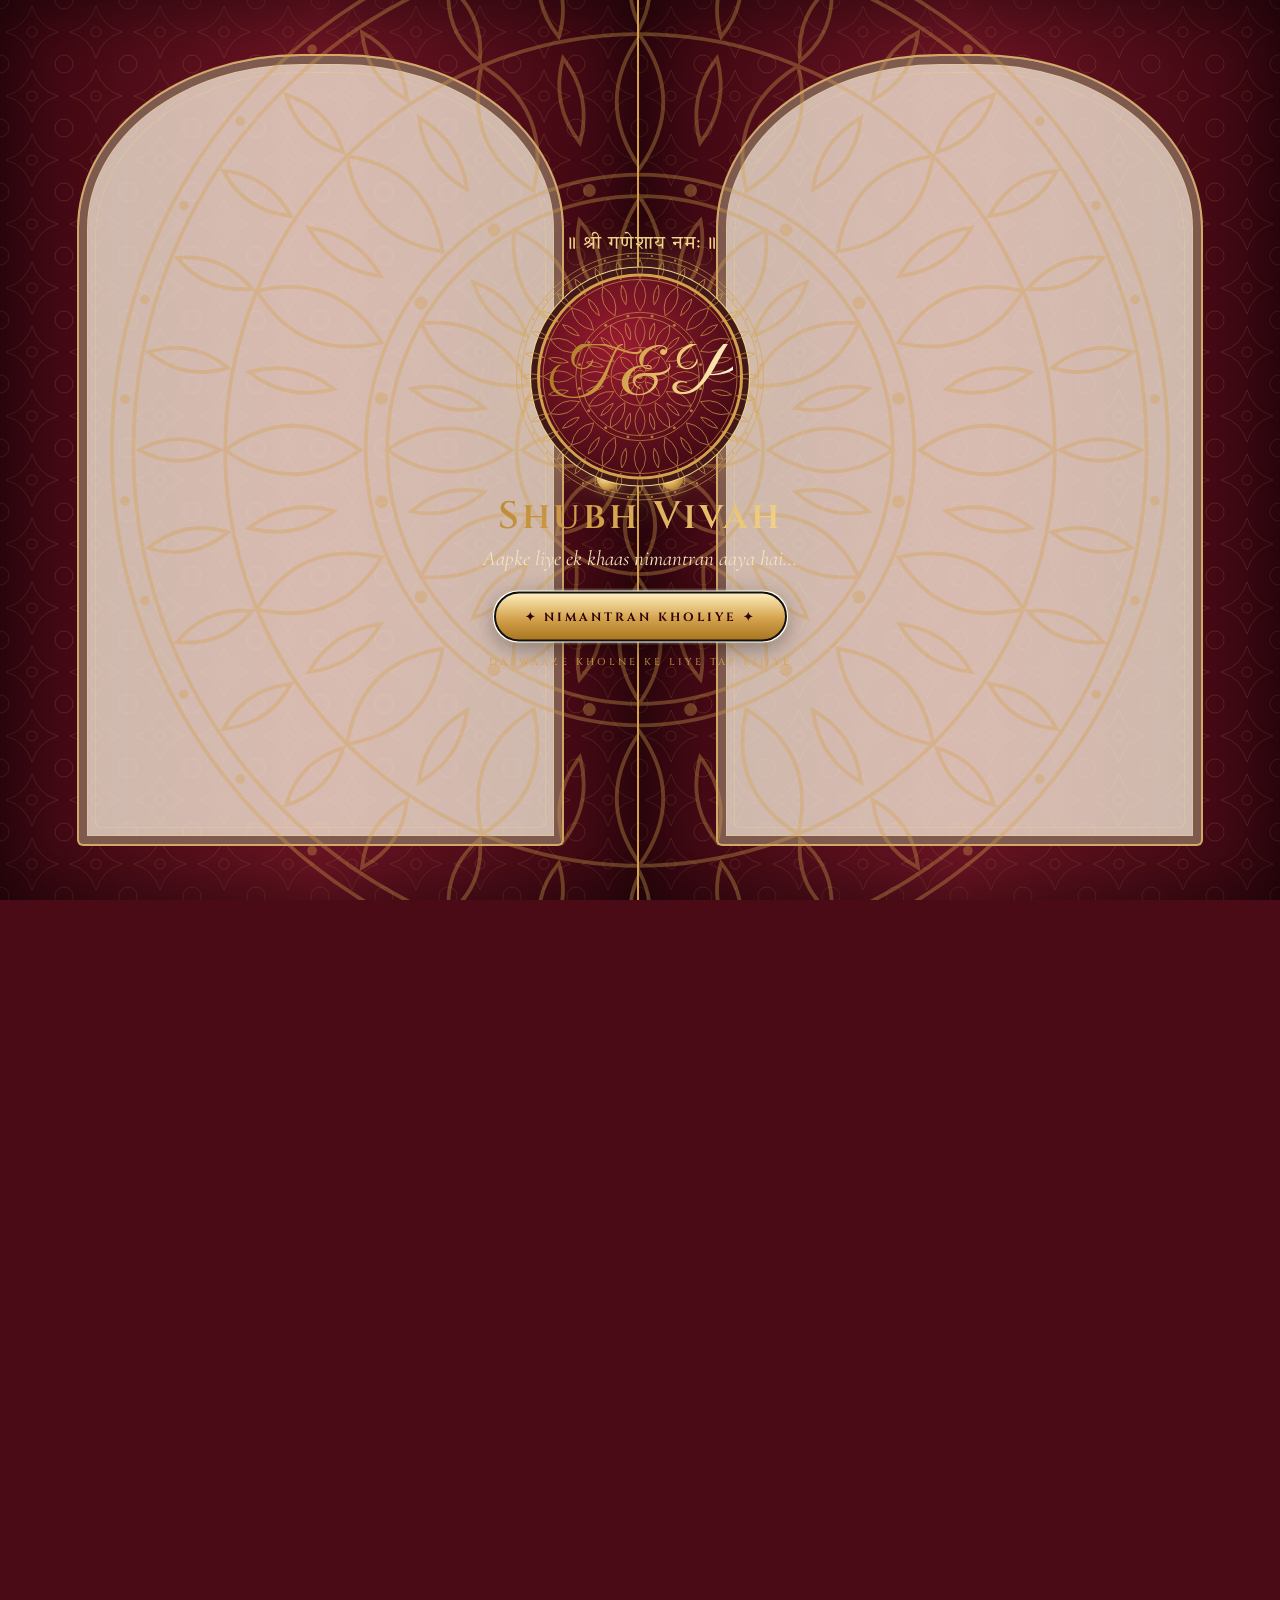
==== commit d3396992: "Keep wedding only; remove extra event functions - ShaaDiCanvas: single Shubh Vivah card via WEDDING_" ====
--- a/index.html
+++ b/index.html
@@ -49,7 +49,7 @@
   <a href="#jodi">Jodi</a>
   <a href="#tithi">Shubh Tithi</a>
   <a href="#nimantran">Nimantran</a>
-  <a href="#karyakram">Karyakram</a>
+  <a href="#karyakram">Vivah</a>
   <a href="#sthal">Sthal</a>
   <a href="#sampark">Sampark</a>
 </nav>
@@ -185,7 +185,7 @@
           <div class="sc-day">Somvaar</div>
           <div class="sc-date">14</div>
           <div class="sc-month">December · 2026</div>
-          <div class="sc-note">Swagat Baraat · Shaam 7:00 baje</div>
+          <div class="sc-note">Shubh Vivah · Shaam 7:00 baje</div>
         </div>
         <canvas id="scratch" role="img" aria-label="Sunehri parat — scratch karke tithi dekhiye" width="575" height="350" class="done"></canvas>
         <span class="coin-hint" aria-hidden="true">₹</span>
@@ -202,7 +202,7 @@
         <div class="unitbox"><span class="number gold-text tick" id="seconds">48</span><span class="label">Second</span></div>
       </div>
       <div class="btn-row">
-        <a class="royal-btn solid" target="_blank" rel="noopener" href="https://calendar.google.com/calendar/render?action=TEMPLATE&amp;text=Tanya+%26+Prabhat+ka+Shubh+Vivah&amp;dates=20261214T133000Z/20261214T203000Z&amp;location=Goel+Regency%2C+Hapur+Rd%2C+Pilkhuwa%2C+Uttar+Pradesh+245304&amp;details=Swagat+Baraat+shaam+7+baje%2C+Preetibhoj+raat+8+baje">Calendar Mein Jodiye</a>
+        <a class="royal-btn solid" target="_blank" rel="noopener" href="https://calendar.google.com/calendar/render?action=TEMPLATE&amp;text=Tanya+%26+Prabhat+ka+Shubh+Vivah&amp;dates=20261214T133000Z/20261214T203000Z&amp;location=Goel+Regency%2C+Hapur+Rd%2C+Pilkhuwa%2C+Uttar+Pradesh+245304&amp;details=Shubh+Vivah+shaam+7+baje">Calendar Mein Jodiye</a>
         <button class="royal-btn" type="button" data-fireworks="">Aatishbaazi Chalaiye 🎆</button>
       </div>
     </div>
@@ -243,51 +243,25 @@
   </div>
 </section>
 
-<!-- Events -->
+<!-- Wedding only -->
 <section class="dark" id="karyakram">
   <div class="stars" aria-hidden="true"></div>
   <div class="wrap">
     <div class="head reveal in">
-      <div class="kicker">Shubh ghadiyaan</div>
-      <h2 class="title">Vaivahik Karyakram</h2>
+      <div class="kicker">Ek shubh din</div>
+      <h2 class="title">Shubh Vivah</h2>
       <svg class="divider" aria-hidden="true"><use href="#divider"></use></svg>
     </div>
 
     <div class="day-tag reveal in">Somvaar · 14 December 2026</div>
     <div class="events">
-      <article class="event reveal from-l in">
-        <div class="pic"><img src="assets/events/baraat.jpg" width="800" height="500" alt="Ghodi par sawaar dulha, sajaa hua haathi aur dhol ke saath shaahi baraat ki miniature painting" loading="lazy"></div>
+      <article class="event wide reveal zoom in">
+        <div class="pic"><img src="assets/events/baraat.jpg" width="800" height="500" alt="Shubh vivah samaaroh — mandap aur blessings" loading="lazy"></div>
         <div class="body">
-          <span class="alias">Baraat</span>
-          <h3>Swagat Baraat</h3>
+          <span class="alias">Vivah</span>
+          <h3>Shubh Vivah</h3>
           <div class="time">Shaam 7:00 Baje</div>
-          <p>Dhol-nagaade, sajee ghodi aur naachti baraat — aaiye milkar dulhe raja ka shaahi swagat karein.</p>
-        </div>
-      </article>
-      <article class="event reveal from-r in">
-        <div class="pic diya-pic" aria-hidden="true">
-          <svg class="mandala"><use href="#mandala"></use></svg>
-          <span class="diya"><i class="flame"></i></span><span class="diya"><i class="flame"></i></span><span class="diya"><i class="flame"></i></span><span class="diya"><i class="flame"></i></span><span class="diya"><i class="flame"></i></span>
-        </div>
-        <div class="body">
-          <span class="alias">Bhoj</span>
-          <h3>Preetibhoj</h3>
-          <div class="time">Raat 8:00 Baje</div>
-          <p>Pyaar se bana, pyaar se parosa — apno ke saath ek yaadgaar shaam aur swaadisht daawat.</p>
-        </div>
-      </article>
-    </div>
-
-    <div class="day-tag reveal in">Mangalvaar · 15 December 2026</div>
-    <div class="events">
-      <article class="event wide reveal zoom in">
-        <div class="pic"><img src="assets/events/palaki.jpg" width="900" height="672" alt="Taaron bhari raat mein doli mein baithi dulhan ki vidaai, haveli ke dwaar par haath hilaata parivaar" loading="lazy"></div>
-        <div class="body">
-          <span class="alias">Vidaai</span>
-          <h3>Bheegi Palkein</h3>
-          <div class="time">Taaron Ki Chhaon Mein</div>
-          <p>Jab laadli ki doli uthegi, har aankh nam hogi aur har dil se dua niklegi.</p>
-          <p class="tear">Vidaai ki is bheegi bela mein apne aashirvaad ke saath zaroor shaamil hon.</p>
+          <p>Goel Regency, Pilkhuwa par pheron ke saath bandhega saat janmon ka saath — aapke aashirvaad ki prateeksha hai.</p>
         </div>
       </article>
     </div>
@@ -334,7 +308,7 @@
       <svg class="divider" aria-hidden="true" style="color:var(--gold-dk)"><use href="#divider"></use></svg>
       <h3>Goel Regency</h3>
       <address class="venue-address">Hapur Rd, Pilkhuwa<br>Uttar Pradesh 245304</address>
-      <div class="timings"><span>Swagat Baraat · 7:00 PM</span><span>Preetibhoj · 8:00 PM</span></div>
+      <div class="timings"><span>Shubh Vivah · 7:00 PM</span></div>
       <div class="map-embed">
         <iframe title="Goel Regency, Hapur Rd, Pilkhuwa ka naksha" src="https://maps.google.com/maps?q=Goel+Regency%2C+Hapur+Rd%2C+Pilkhuwa%2C+Uttar+Pradesh+245304&amp;output=embed" loading="lazy" referrerpolicy="no-referrer-when-downgrade" allowfullscreen=""></iframe>
       </div>
